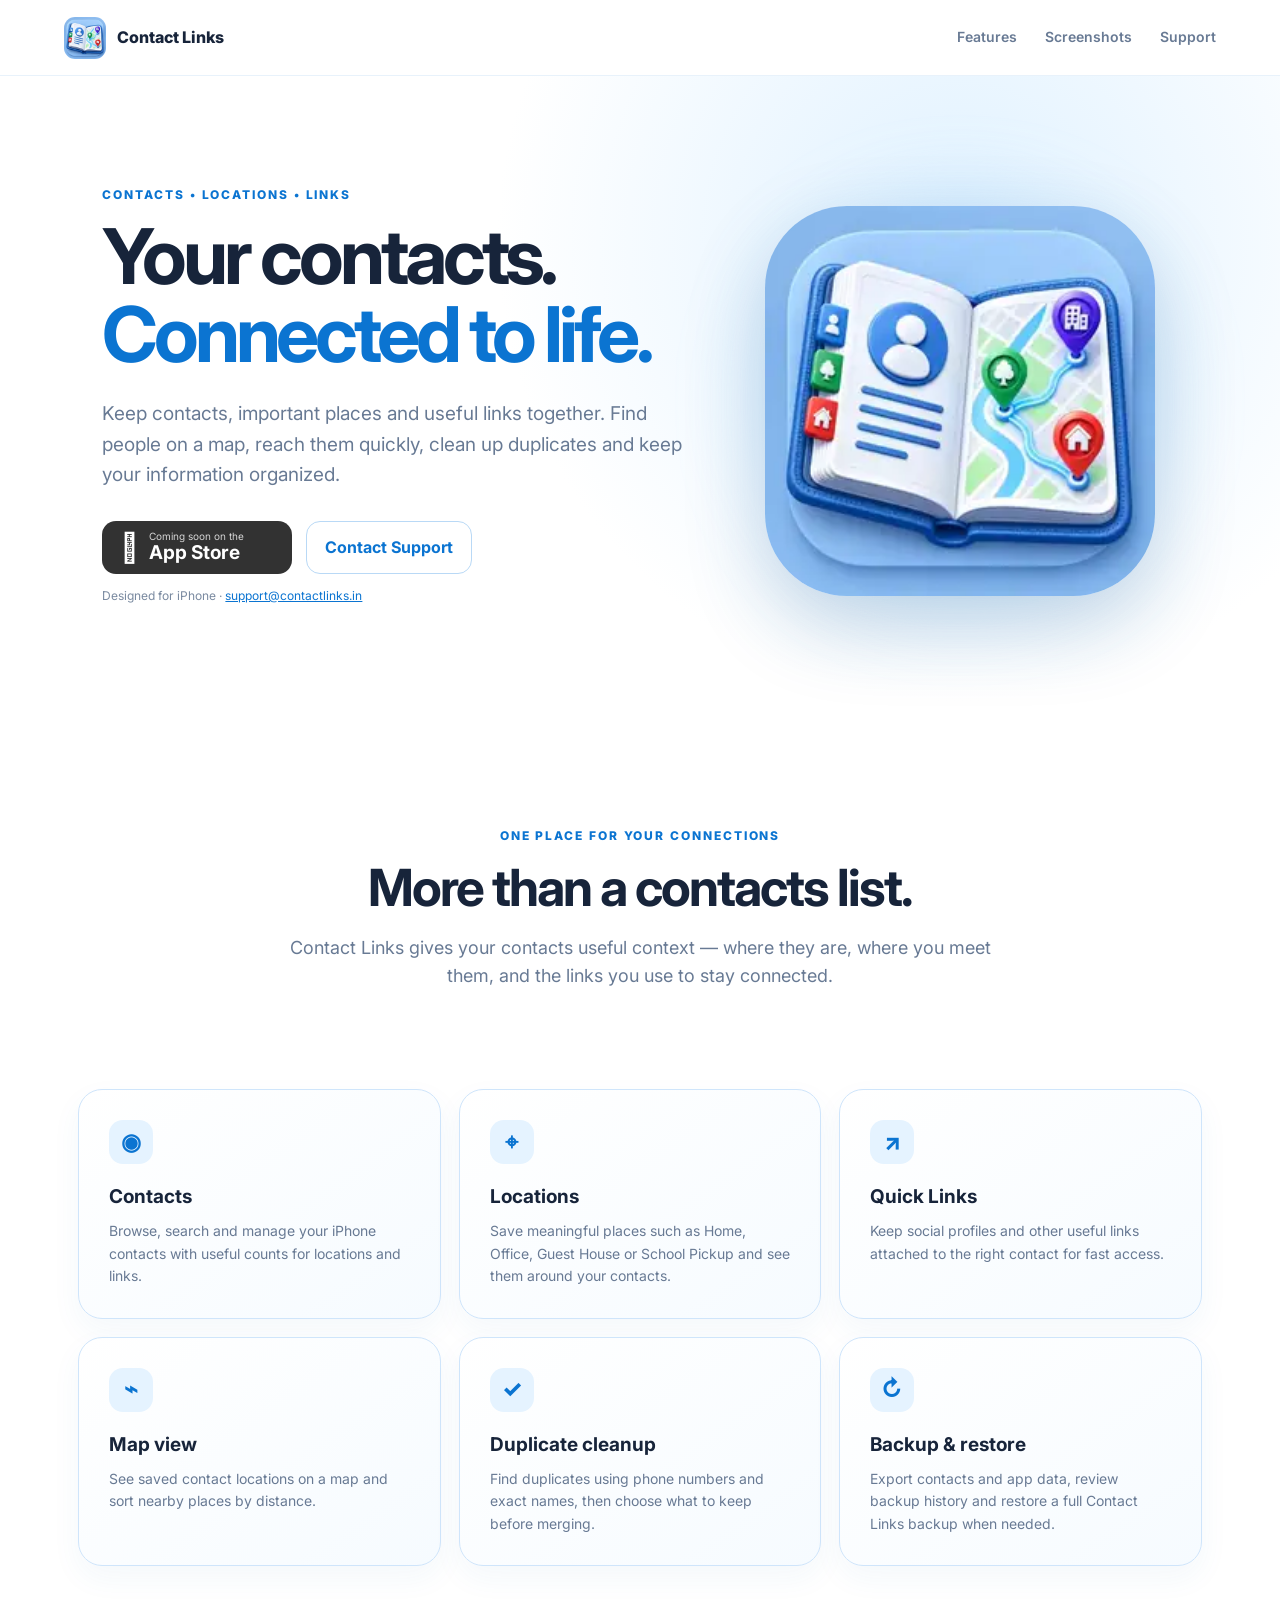
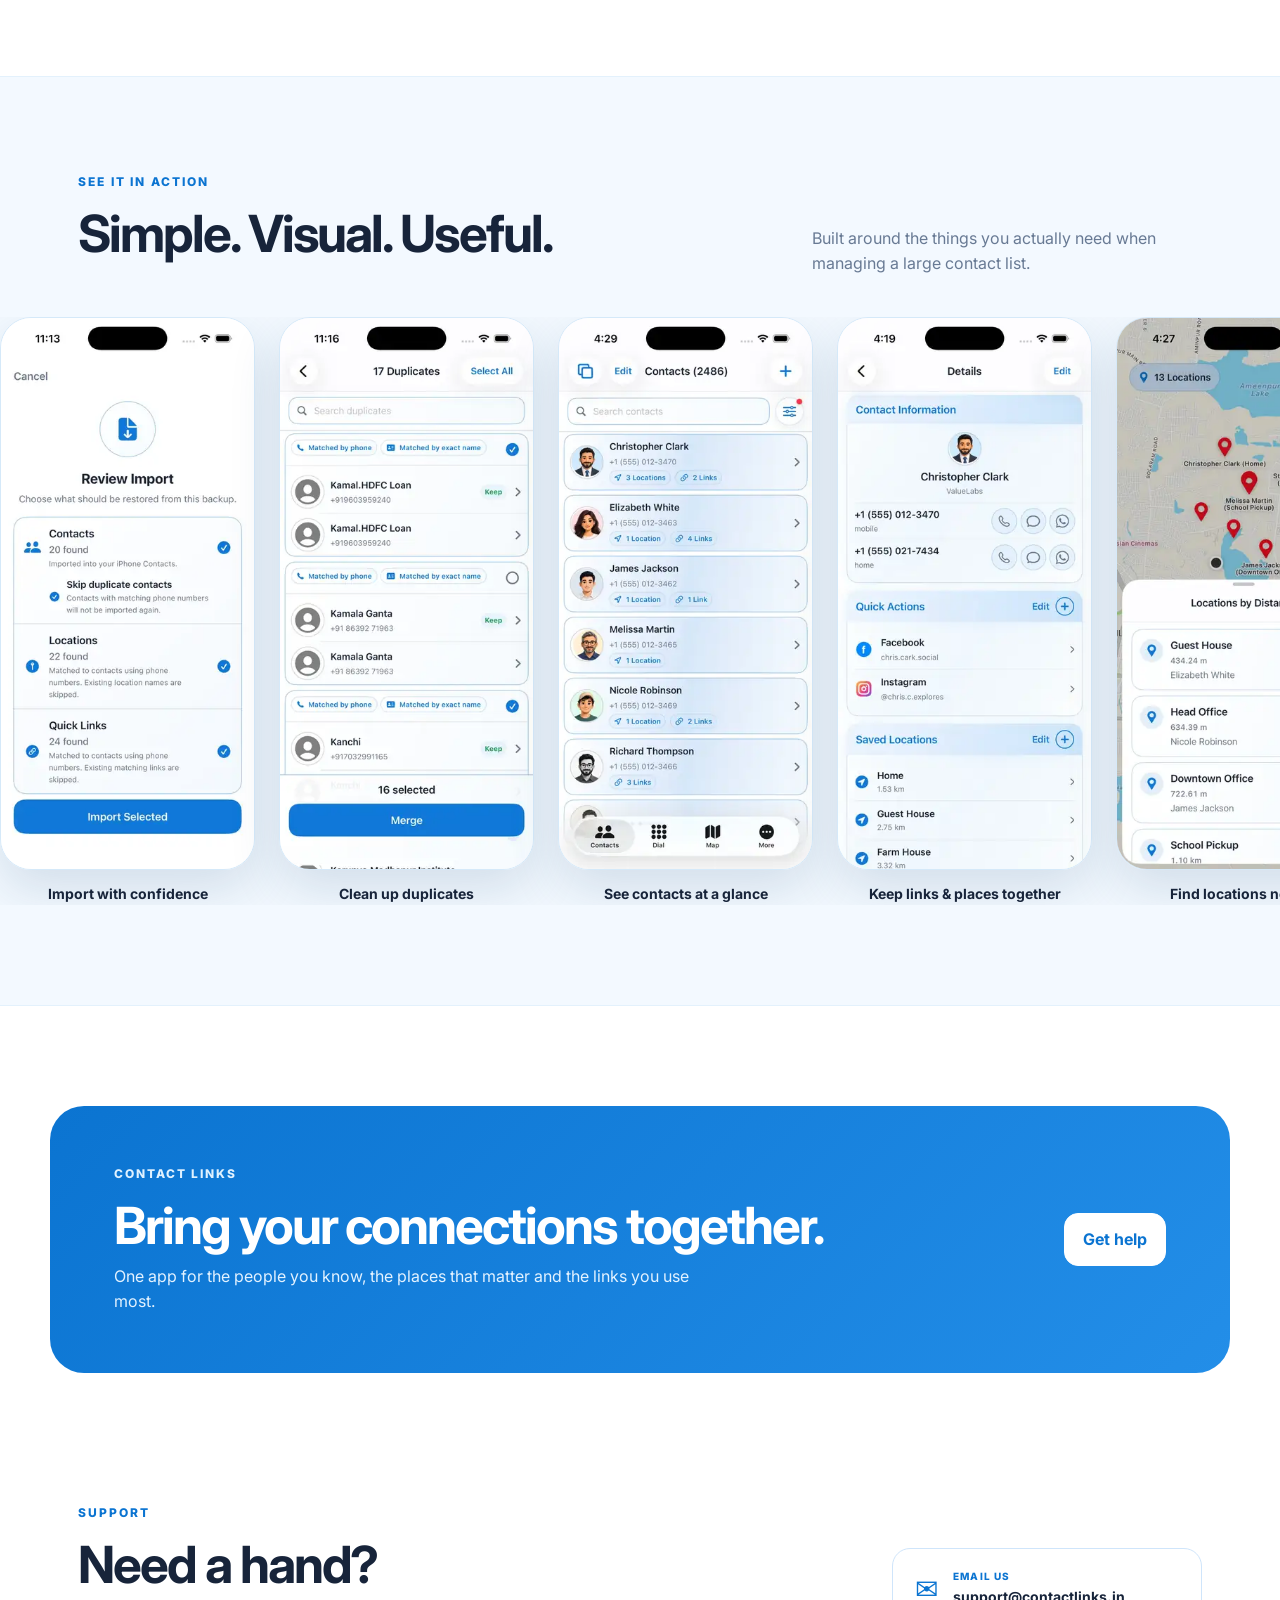
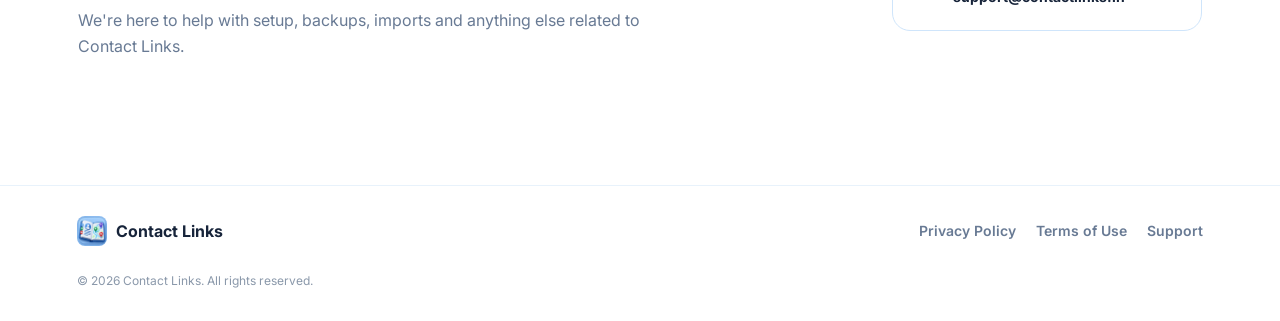
==== index.html @ 7d08d026 "Add files via upload" ====
<!doctype html>
<html lang="en">
<head>
  <meta charset="utf-8">
  <meta name="viewport" content="width=device-width, initial-scale=1">
  <title>Contact Links — Your contacts, locations & links in one place</title>
  <meta name="description" content="Contact Links brings your contacts, saved locations and quick links together in one beautiful iPhone app.">
  <meta name="theme-color" content="#0b74d1">
  <link rel="icon" href="assets/icon.webp">
  <link rel="stylesheet" href="styles.css">
</head>
<body>
  <header class="nav">
    <a class="brand" href="#top">
      <img src="assets/icon.webp" alt="Contact Links app icon">
      <span>Contact Links</span>
    </a>
    <nav>
      <a href="#features">Features</a>
      <a href="#screenshots">Screenshots</a>
      <a href="#support">Support</a>
    </nav>
  </header>

  <main id="top">
    <section class="hero">
      <div class="hero-copy">
        <div class="eyebrow">CONTACTS • LOCATIONS • LINKS</div>
        <h1>Your contacts.<br><span>Connected to life.</span></h1>
        <p class="lead">Keep contacts, important places and useful links together. Find people on a map, reach them quickly, clean up duplicates and keep your information organized.</p>
        <div class="actions">
          <!-- Replace the href below with your live App Store URL when the app is available. -->
          <a class="appstore disabled" href="#app-store" aria-label="App Store link coming soon">
            <span class="apple"></span>
            <span><small>Coming soon on the</small><strong>App Store</strong></span>
          </a>
          <a class="secondary" href="mailto:support@contactlinks.in">Contact Support</a>
        </div>
        <p class="micro">Designed for iPhone · <a href="mailto:support@contactlinks.in">support@contactlinks.in</a></p>
      </div>
      <div class="hero-art">
        <div class="glow"></div>
        <img src="assets/icon.webp" alt="Contact Links icon">
      </div>
    </section>

    <section class="intro">
      <p class="eyebrow">ONE PLACE FOR YOUR CONNECTIONS</p>
      <h2>More than a contacts list.</h2>
      <p>Contact Links gives your contacts useful context — where they are, where you meet them, and the links you use to stay connected.</p>
    </section>

    <section id="features" class="features">
      <article><div class="feature-icon">◉</div><h3>Contacts</h3><p>Browse, search and manage your iPhone contacts with useful counts for locations and links.</p></article>
      <article><div class="feature-icon">⌖</div><h3>Locations</h3><p>Save meaningful places such as Home, Office, Guest House or School Pickup and see them around your contacts.</p></article>
      <article><div class="feature-icon">↗</div><h3>Quick Links</h3><p>Keep social profiles and other useful links attached to the right contact for fast access.</p></article>
      <article><div class="feature-icon">⌁</div><h3>Map view</h3><p>See saved contact locations on a map and sort nearby places by distance.</p></article>
      <article><div class="feature-icon">✓</div><h3>Duplicate cleanup</h3><p>Find duplicates using phone numbers and exact names, then choose what to keep before merging.</p></article>
      <article><div class="feature-icon">↻</div><h3>Backup & restore</h3><p>Export contacts and app data, review backup history and restore a full Contact Links backup when needed.</p></article>
    </section>

    <section id="screenshots" class="screens-section">
      <div class="section-head">
        <div><p class="eyebrow">SEE IT IN ACTION</p><h2>Simple. Visual. Useful.</h2></div>
        <p>Built around the things you actually need when managing a large contact list.</p>
      </div>
      <div class="screens">
        <figure><img src="assets/s1.webp" alt="Contact Links import screen"><figcaption>Import with confidence</figcaption></figure>
        <figure><img src="assets/s2.webp" alt="Contact Links duplicate management screen"><figcaption>Clean up duplicates</figcaption></figure>
        <figure><img src="assets/s3.webp" alt="Contact Links contacts list"><figcaption>See contacts at a glance</figcaption></figure>
        <figure><img src="assets/s4.webp" alt="Contact Links contact details"><figcaption>Keep links & places together</figcaption></figure>
        <figure><img src="assets/s5.webp" alt="Contact Links map view"><figcaption>Find locations nearby</figcaption></figure>
        <figure><img src="assets/s6.webp" alt="Contact Links settings and backup"><figcaption>Backup, restore & personalize</figcaption></figure>
      </div>
    </section>

    <section class="cta">
      <div>
        <p class="eyebrow">CONTACT LINKS</p>
        <h2>Bring your connections together.</h2>
        <p>One app for the people you know, the places that matter and the links you use most.</p>
      </div>
      <a class="secondary light" href="mailto:support@contactlinks.in">Get help</a>
    </section>

    <section id="support" class="support">
      <div><p class="eyebrow">SUPPORT</p><h2>Need a hand?</h2><p>We're here to help with setup, backups, imports and anything else related to Contact Links.</p></div>
      <a class="email-card" href="mailto:support@contactlinks.in"><span>✉</span><div><small>EMAIL US</small><strong>support@contactlinks.in</strong></div></a>
    </section>
  </main>

  <footer>
    <div class="footer-brand"><img src="assets/icon.webp" alt=""><strong>Contact Links</strong></div>
    <div class="footer-links"><a href="privacy.html">Privacy Policy</a><a href="terms.html">Terms of Use</a><a href="mailto:support@contactlinks.in">Support</a></div>
    <p>© 2026 Contact Links. All rights reserved.</p>
  </footer>
</body>
</html>
---- styles.css ----
@import url('https://fonts.googleapis.com/css2?family=Inter:wght@400;500;600;700;800&display=swap');
:root{--blue:#0b74d1;--blue2:#42a5ff;--ink:#17243a;--muted:#687a94;--line:#cfe5fb;--soft:#f3f9ff;--white:#fff}
*{box-sizing:border-box}html{scroll-behavior:smooth}body{margin:0;font-family:Inter,-apple-system,BlinkMacSystemFont,"Segoe UI",sans-serif;color:var(--ink);background:#fff;line-height:1.6}.nav{height:76px;display:flex;align-items:center;justify-content:space-between;padding:0 max(28px,5vw);position:sticky;top:0;background:rgba(255,255,255,.88);backdrop-filter:blur(16px);border-bottom:1px solid #e8f2fb;z-index:10}.brand{display:flex;align-items:center;gap:11px;text-decoration:none;color:var(--ink);font-weight:800}.brand img{width:42px;height:42px;border-radius:11px}.nav nav{display:flex;gap:28px}.nav nav a,.footer-links a{color:var(--muted);text-decoration:none;font-size:14px;font-weight:600}.nav nav a:hover,.footer-links a:hover{color:var(--blue)}
.hero{min-height:650px;padding:90px max(28px,8vw);display:grid;grid-template-columns:1.15fr .85fr;gap:50px;align-items:center;background:radial-gradient(circle at 75% 25%,#dff1ff 0,#fff 43%),linear-gradient(#fff,#f5fbff)}.eyebrow{font-size:12px;letter-spacing:.16em;font-weight:800;color:var(--blue);margin:0 0 14px}.hero h1{font-size:clamp(46px,6vw,82px);line-height:1.02;letter-spacing:-.055em;margin:0 0 25px}.hero h1 span{color:var(--blue)}.lead{font-size:19px;color:var(--muted);max-width:650px}.actions{display:flex;gap:14px;align-items:center;margin-top:30px;flex-wrap:wrap}.appstore{display:flex;align-items:center;gap:10px;background:#111;color:#fff;border-radius:14px;padding:10px 18px;text-decoration:none;min-width:190px}.appstore.disabled{opacity:.86}.appstore .apple{font-size:29px;line-height:1}.appstore small{display:block;font-size:10px;line-height:1.1;opacity:.8}.appstore strong{display:block;font-size:19px;line-height:1.15}.secondary{display:inline-block;border:1px solid #b9d9f6;color:var(--blue);background:#fff;border-radius:14px;padding:13px 18px;text-decoration:none;font-weight:700}.micro{font-size:12px;color:#7a8aa0}.micro a{color:var(--blue)}.hero-art{position:relative;display:grid;place-items:center}.hero-art .glow{position:absolute;width:360px;height:360px;border-radius:50%;background:#bfe3ff;filter:blur(50px);opacity:.65}.hero-art img{width:min(390px,75vw);border-radius:82px;box-shadow:0 30px 80px rgba(21,91,150,.24);position:relative}
.intro{padding:100px 28px 50px;text-align:center;max-width:780px;margin:auto}.intro h2,.section-head h2,.cta h2,.support h2{font-size:clamp(34px,4vw,54px);line-height:1.1;letter-spacing:-.04em;margin:0 0 15px}.intro p:last-child{color:var(--muted);font-size:18px}.features{max-width:1180px;margin:0 auto;padding:30px 28px 110px;display:grid;grid-template-columns:repeat(3,1fr);gap:18px}.features article{padding:30px;border:1px solid var(--line);border-radius:24px;background:linear-gradient(145deg,#fff,#f6fbff);box-shadow:0 12px 30px rgba(35,111,174,.05)}.feature-icon{width:44px;height:44px;border-radius:14px;background:#e5f3ff;color:var(--blue);display:grid;place-items:center;font-weight:800;font-size:23px;margin-bottom:18px}.features h3{margin:0 0 8px;font-size:19px}.features p{margin:0;color:var(--muted);font-size:14px}
.screens-section{padding:95px 0 100px;background:var(--soft);border-top:1px solid #e3f1fc;border-bottom:1px solid #e3f1fc}.section-head{max-width:1180px;margin:0 auto 40px;padding:0 28px;display:flex;justify-content:space-between;gap:30px;align-items:end}.section-head>p{max-width:390px;color:var(--muted);margin:0}.screens{display:flex;gap:24px;overflow-x:auto;padding:0 max(28px,calc((100vw - 1180px)/2));scroll-snap-type:x mandatory;scrollbar-width:none}.screens::-webkit-scrollbar{display:none}.screens figure{margin:0;min-width:255px;width:255px;scroll-snap-align:start}.screens img{width:100%;display:block;border-radius:31px;box-shadow:0 20px 50px rgba(27,75,117,.15);border:1px solid #d5e9f9}.screens figcaption{font-weight:700;text-align:center;margin-top:13px;font-size:14px}
.cta{max-width:1180px;margin:100px auto;padding:58px 64px;border-radius:34px;background:linear-gradient(135deg,#0b74d1,#238ee8);color:#fff;display:flex;align-items:center;justify-content:space-between;gap:30px}.cta .eyebrow{color:#dff1ff}.cta h2{margin-bottom:10px}.cta p:last-child{margin:0;color:#e3f2ff;max-width:600px}.secondary.light{background:#fff;border-color:#fff;color:var(--blue)}
.support{max-width:1180px;margin:0 auto;padding:30px 28px 110px;display:flex;align-items:center;justify-content:space-between;gap:40px}.support p:not(.eyebrow){color:var(--muted);max-width:600px}.email-card{display:flex;align-items:center;gap:15px;border:1px solid var(--line);padding:18px 22px;border-radius:18px;text-decoration:none;color:var(--ink);min-width:310px}.email-card span{font-size:28px;color:var(--blue)}.email-card small{display:block;color:var(--blue);font-size:10px;font-weight:800;letter-spacing:.12em}.email-card strong{font-size:14px}
footer{padding:30px max(28px,6vw);border-top:1px solid #e8f2fb;display:flex;align-items:center;gap:25px;flex-wrap:wrap}.footer-brand{display:flex;align-items:center;gap:9px}.footer-brand img{width:30px;height:30px;border-radius:8px}.footer-links{display:flex;gap:20px;margin-left:auto}footer>p{width:100%;margin:0;color:#8a98aa;font-size:12px}
.legal{max-width:850px;margin:0 auto;padding:80px 28px 120px}.legal h1{font-size:52px;line-height:1.05;letter-spacing:-.04em}.legal h2{margin-top:38px}.legal p,.legal li{color:var(--muted)}.notice{background:#fff8e8;border:1px solid #f2d59b;padding:18px;border-radius:14px;color:#745a22}
@media(max-width:850px){.nav nav{display:none}.hero{grid-template-columns:1fr;padding-top:65px}.hero-art{order:-1}.hero-art img{width:230px;border-radius:48px}.features{grid-template-columns:1fr}.section-head,.support,.cta{display:block}.section-head>p{margin-top:18px}.cta{margin:70px 20px;padding:38px 30px}.cta .secondary{margin-top:24px}.support .email-card{margin-top:28px;min-width:0}.footer-links{margin-left:0}}
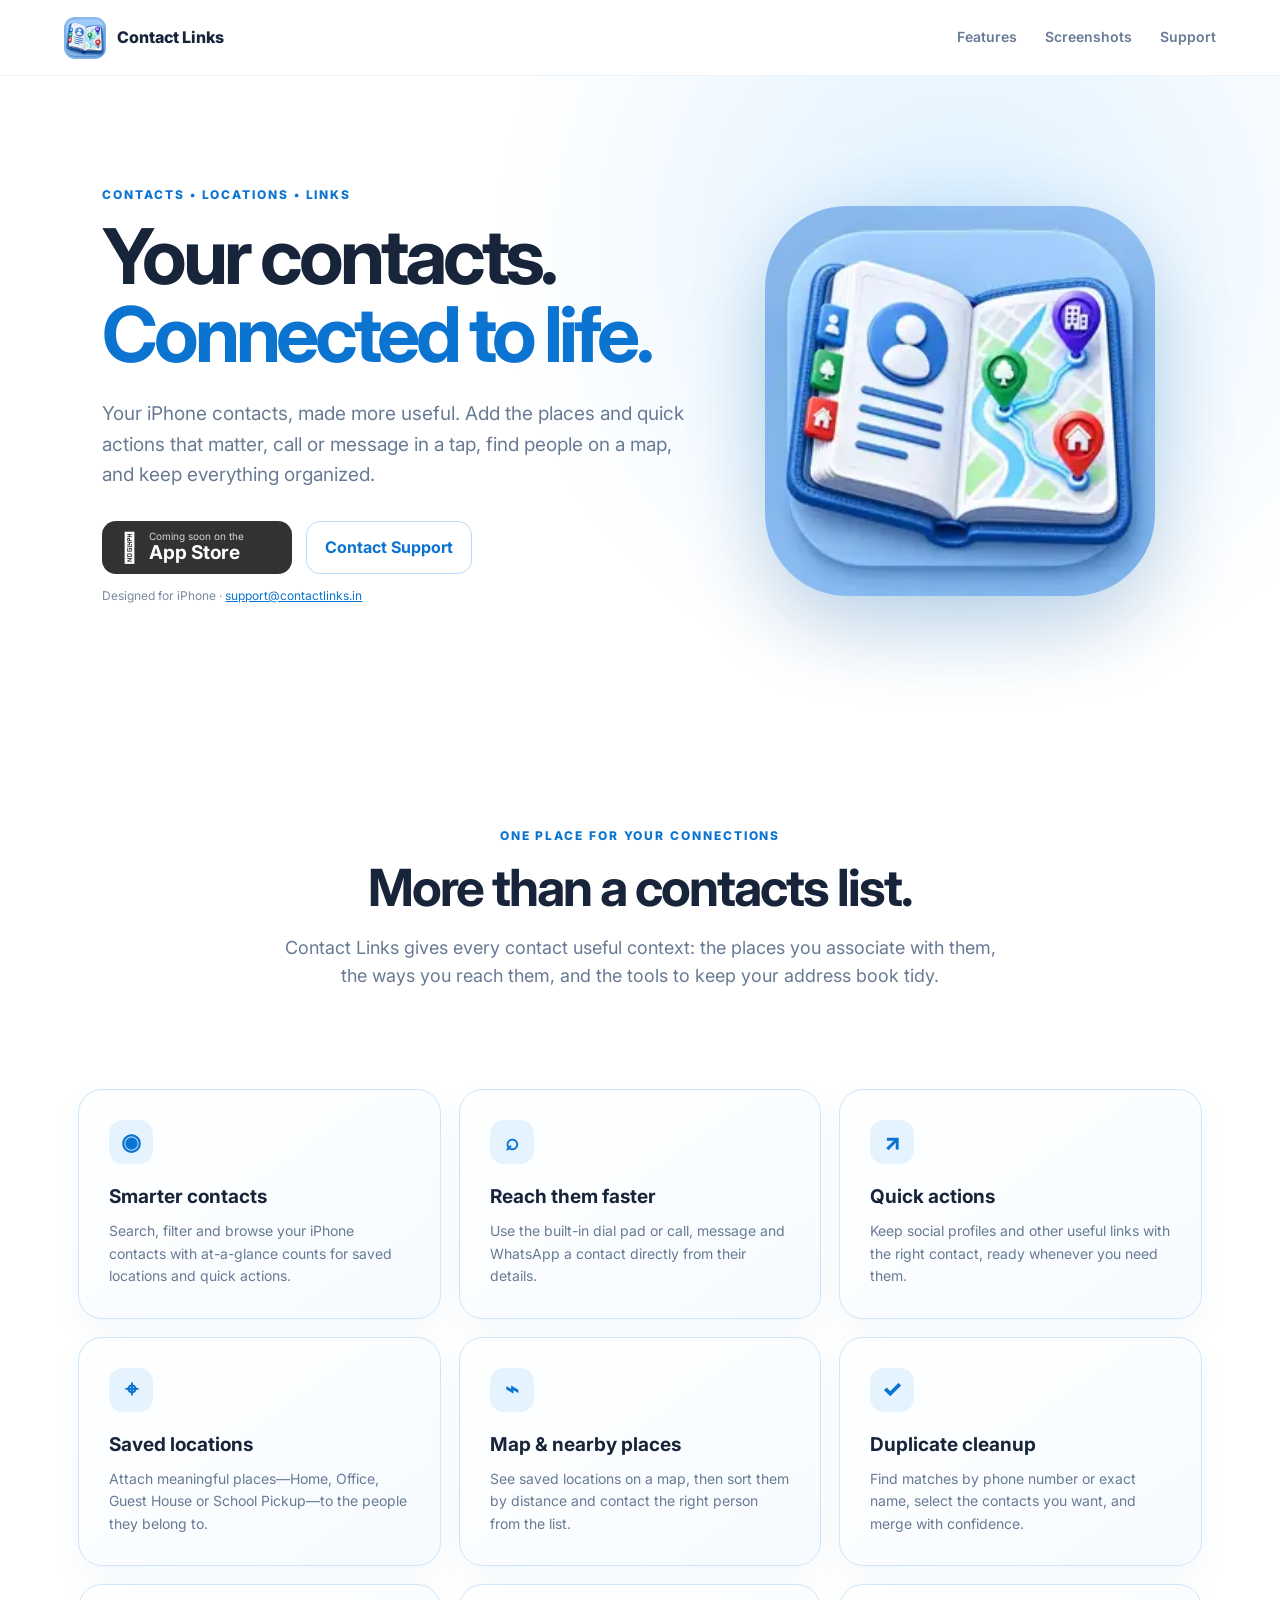
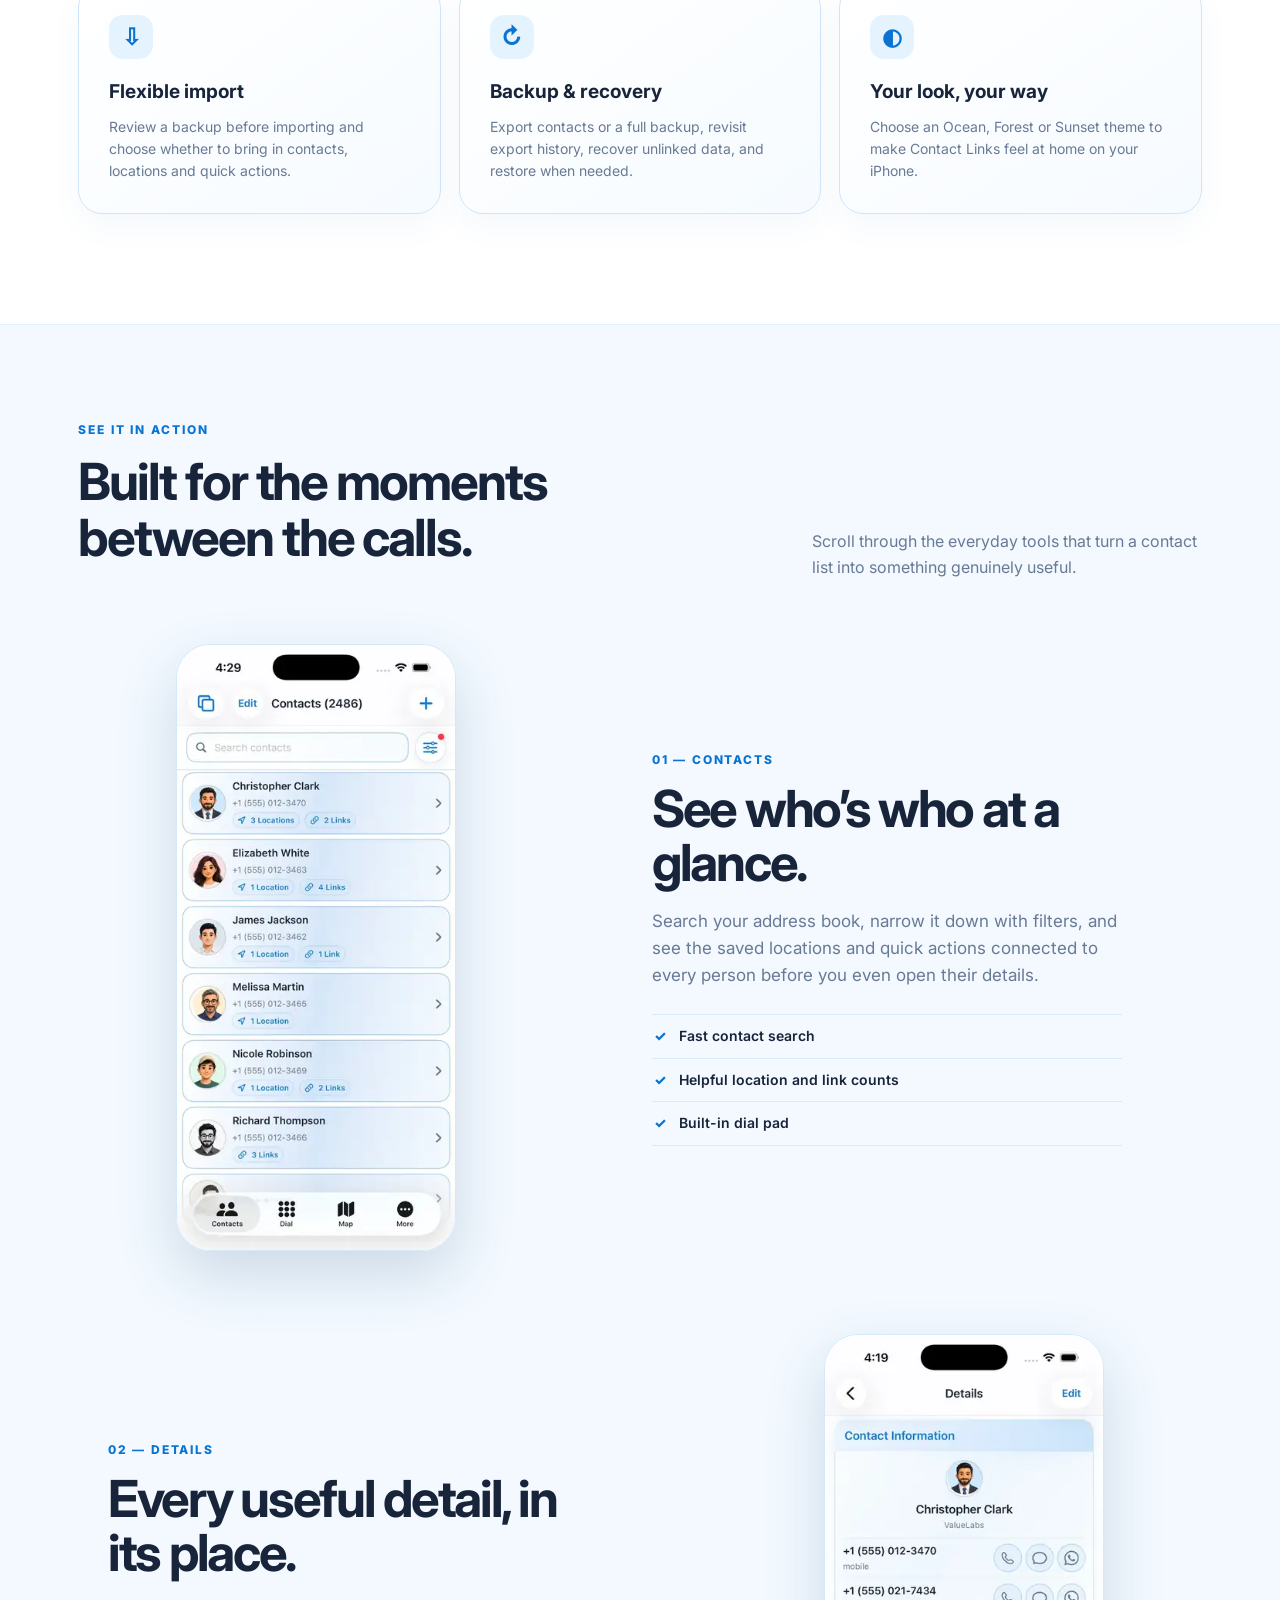
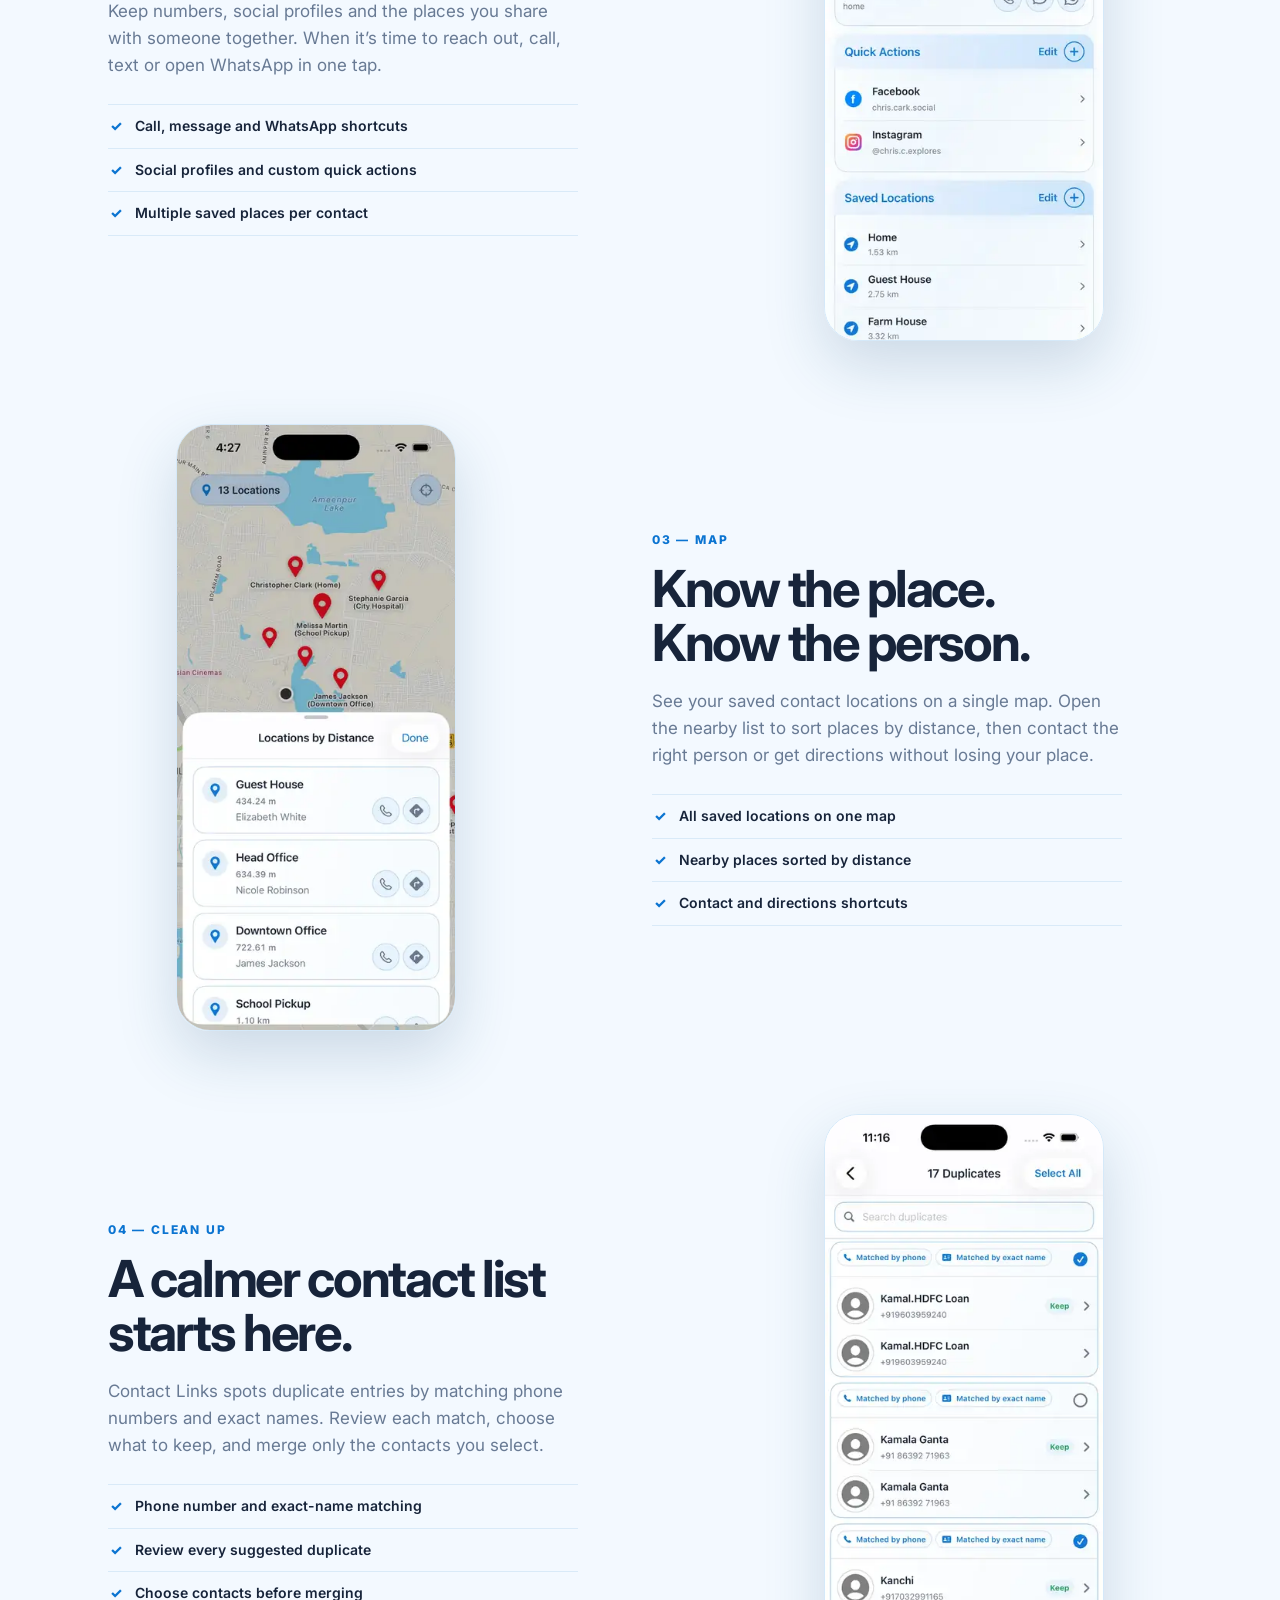
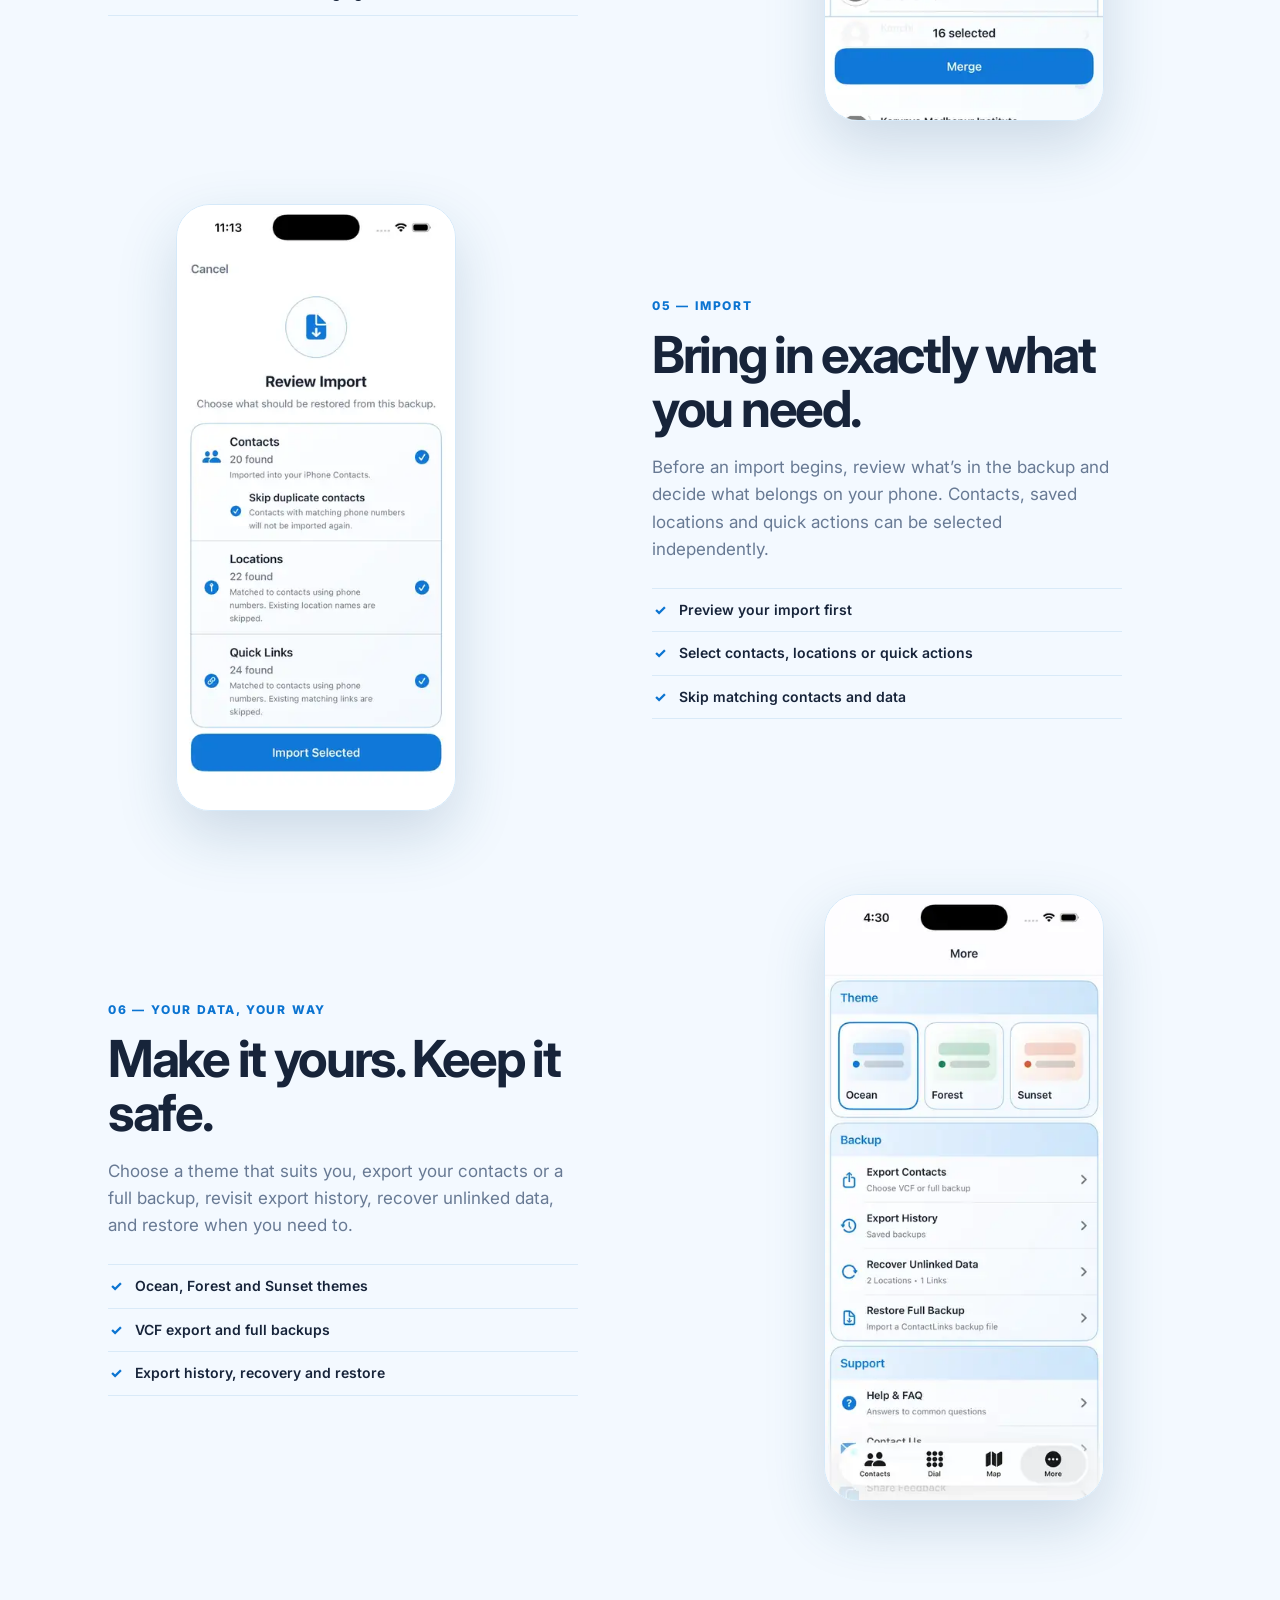
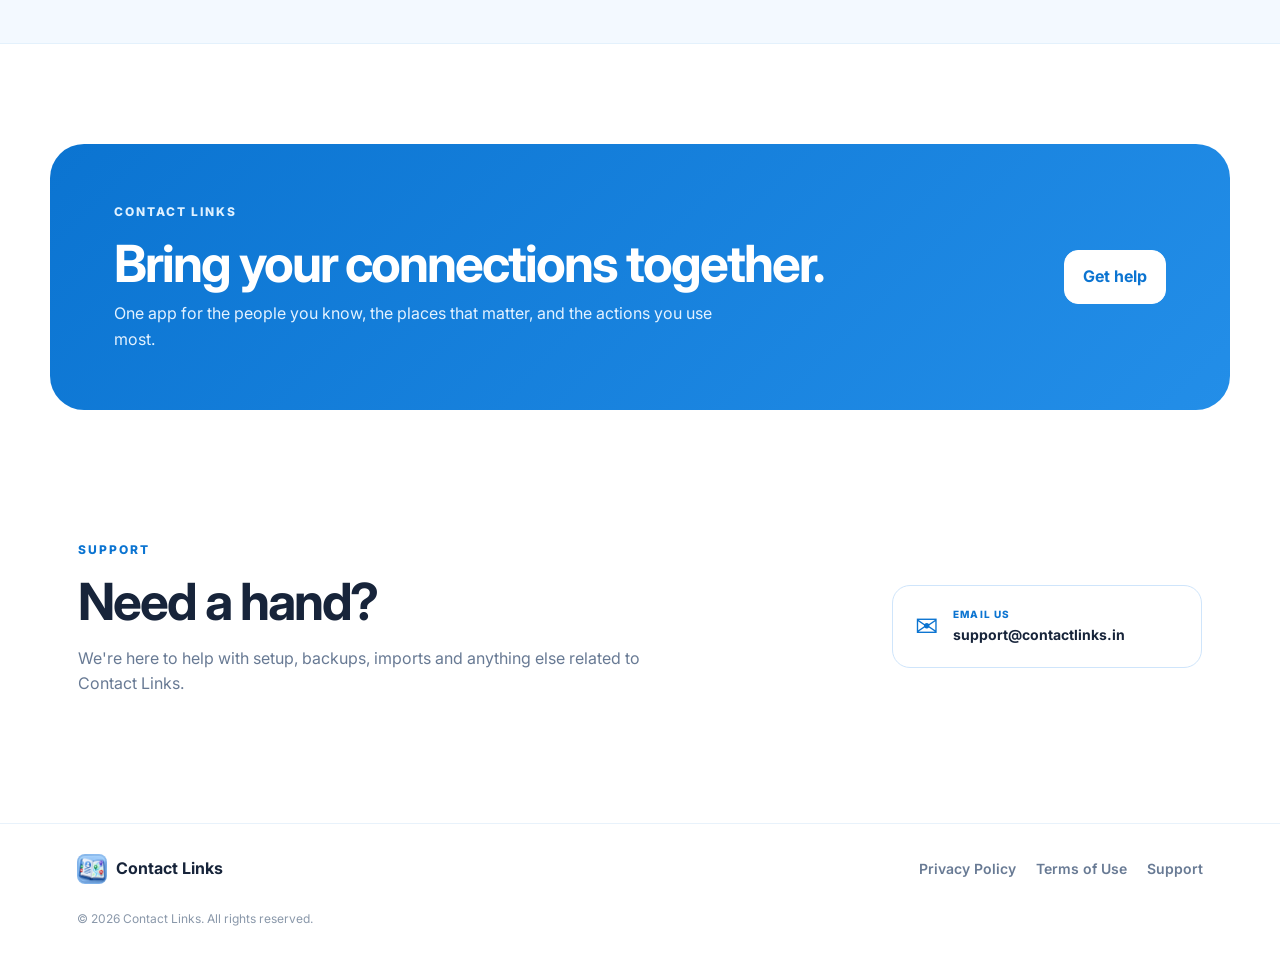
==== commit 3956e537: "- Updated website content" ====
--- a/index.html
+++ b/index.html
@@ -3,8 +3,8 @@
 <head>
   <meta charset="utf-8">
   <meta name="viewport" content="width=device-width, initial-scale=1">
-  <title>Contact Links — Your contacts, locations & links in one place</title>
-  <meta name="description" content="Contact Links brings your contacts, saved locations and quick links together in one beautiful iPhone app.">
+  <title>Contact Links — Contacts with context</title>
+  <meta name="description" content="Contact Links for iPhone brings contacts, quick actions, saved locations, maps, cleanup and backup tools into one organized place.">
   <meta name="theme-color" content="#0b74d1">
   <link rel="icon" href="assets/icon.webp">
   <link rel="stylesheet" href="styles.css">
@@ -27,7 +27,7 @@
       <div class="hero-copy">
         <div class="eyebrow">CONTACTS • LOCATIONS • LINKS</div>
         <h1>Your contacts.<br><span>Connected to life.</span></h1>
-        <p class="lead">Keep contacts, important places and useful links together. Find people on a map, reach them quickly, clean up duplicates and keep your information organized.</p>
+        <p class="lead">Your iPhone contacts, made more useful. Add the places and quick actions that matter, call or message in a tap, find people on a map, and keep everything organized.</p>
         <div class="actions">
           <!-- Replace the href below with your live App Store URL when the app is available. -->
           <a class="appstore disabled" href="#app-store" aria-label="App Store link coming soon">
@@ -47,30 +47,51 @@
     <section class="intro">
       <p class="eyebrow">ONE PLACE FOR YOUR CONNECTIONS</p>
       <h2>More than a contacts list.</h2>
-      <p>Contact Links gives your contacts useful context — where they are, where you meet them, and the links you use to stay connected.</p>
+      <p>Contact Links gives every contact useful context: the places you associate with them, the ways you reach them, and the tools to keep your address book tidy.</p>
     </section>
 
     <section id="features" class="features">
-      <article><div class="feature-icon">◉</div><h3>Contacts</h3><p>Browse, search and manage your iPhone contacts with useful counts for locations and links.</p></article>
-      <article><div class="feature-icon">⌖</div><h3>Locations</h3><p>Save meaningful places such as Home, Office, Guest House or School Pickup and see them around your contacts.</p></article>
-      <article><div class="feature-icon">↗</div><h3>Quick Links</h3><p>Keep social profiles and other useful links attached to the right contact for fast access.</p></article>
-      <article><div class="feature-icon">⌁</div><h3>Map view</h3><p>See saved contact locations on a map and sort nearby places by distance.</p></article>
-      <article><div class="feature-icon">✓</div><h3>Duplicate cleanup</h3><p>Find duplicates using phone numbers and exact names, then choose what to keep before merging.</p></article>
-      <article><div class="feature-icon">↻</div><h3>Backup & restore</h3><p>Export contacts and app data, review backup history and restore a full Contact Links backup when needed.</p></article>
+      <article><div class="feature-icon">◉</div><h3>Smarter contacts</h3><p>Search, filter and browse your iPhone contacts with at-a-glance counts for saved locations and quick actions.</p></article>
+      <article><div class="feature-icon">⌕</div><h3>Reach them faster</h3><p>Use the built-in dial pad or call, message and WhatsApp a contact directly from their details.</p></article>
+      <article><div class="feature-icon">↗</div><h3>Quick actions</h3><p>Keep social profiles and other useful links with the right contact, ready whenever you need them.</p></article>
+      <article><div class="feature-icon">⌖</div><h3>Saved locations</h3><p>Attach meaningful places—Home, Office, Guest House or School Pickup—to the people they belong to.</p></article>
+      <article><div class="feature-icon">⌁</div><h3>Map & nearby places</h3><p>See saved locations on a map, then sort them by distance and contact the right person from the list.</p></article>
+      <article><div class="feature-icon">✓</div><h3>Duplicate cleanup</h3><p>Find matches by phone number or exact name, select the contacts you want, and merge with confidence.</p></article>
+      <article><div class="feature-icon">⇩</div><h3>Flexible import</h3><p>Review a backup before importing and choose whether to bring in contacts, locations and quick actions.</p></article>
+      <article><div class="feature-icon">↻</div><h3>Backup & recovery</h3><p>Export contacts or a full backup, revisit export history, recover unlinked data, and restore when needed.</p></article>
+      <article><div class="feature-icon">◐</div><h3>Your look, your way</h3><p>Choose an Ocean, Forest or Sunset theme to make Contact Links feel at home on your iPhone.</p></article>
     </section>
 
     <section id="screenshots" class="screens-section">
       <div class="section-head">
-        <div><p class="eyebrow">SEE IT IN ACTION</p><h2>Simple. Visual. Useful.</h2></div>
-        <p>Built around the things you actually need when managing a large contact list.</p>
+        <div><p class="eyebrow">SEE IT IN ACTION</p><h2>Built for the moments<br>between the calls.</h2></div>
+        <p>Scroll through the everyday tools that turn a contact list into something genuinely useful.</p>
       </div>
-      <div class="screens">
-        <figure><img src="assets/s1.webp" alt="Contact Links import screen"><figcaption>Import with confidence</figcaption></figure>
-        <figure><img src="assets/s2.webp" alt="Contact Links duplicate management screen"><figcaption>Clean up duplicates</figcaption></figure>
-        <figure><img src="assets/s3.webp" alt="Contact Links contacts list"><figcaption>See contacts at a glance</figcaption></figure>
-        <figure><img src="assets/s4.webp" alt="Contact Links contact details"><figcaption>Keep links & places together</figcaption></figure>
-        <figure><img src="assets/s5.webp" alt="Contact Links map view"><figcaption>Find locations nearby</figcaption></figure>
-        <figure><img src="assets/s6.webp" alt="Contact Links settings and backup"><figcaption>Backup, restore & personalize</figcaption></figure>
+      <div class="showcase">
+        <article class="showcase-item">
+          <figure class="phone-shot"><img src="assets/s3.webp" alt="Contact Links searchable contacts list"></figure>
+          <div class="showcase-copy"><p class="step">01 — CONTACTS</p><h3>See who’s who at a glance.</h3><p>Search your address book, narrow it down with filters, and see the saved locations and quick actions connected to every person before you even open their details.</p><ul><li>Fast contact search</li><li>Helpful location and link counts</li><li>Built-in dial pad</li></ul></div>
+        </article>
+        <article class="showcase-item reverse">
+          <figure class="phone-shot"><img src="assets/s4.webp" alt="Contact Links contact details and quick actions"></figure>
+          <div class="showcase-copy"><p class="step">02 — DETAILS</p><h3>Every useful detail, in its place.</h3><p>Keep numbers, social profiles and the places you share with someone together. When it’s time to reach out, call, text or open WhatsApp in one tap.</p><ul><li>Call, message and WhatsApp shortcuts</li><li>Social profiles and custom quick actions</li><li>Multiple saved places per contact</li></ul></div>
+        </article>
+        <article class="showcase-item">
+          <figure class="phone-shot"><img src="assets/s5.webp" alt="Contact Links map and nearby locations"></figure>
+          <div class="showcase-copy"><p class="step">03 — MAP</p><h3>Know the place. Know the person.</h3><p>See your saved contact locations on a single map. Open the nearby list to sort places by distance, then contact the right person or get directions without losing your place.</p><ul><li>All saved locations on one map</li><li>Nearby places sorted by distance</li><li>Contact and directions shortcuts</li></ul></div>
+        </article>
+        <article class="showcase-item reverse">
+          <figure class="phone-shot"><img src="assets/s2.webp" alt="Contact Links duplicate management screen"></figure>
+          <div class="showcase-copy"><p class="step">04 — CLEAN UP</p><h3>A calmer contact list starts here.</h3><p>Contact Links spots duplicate entries by matching phone numbers and exact names. Review each match, choose what to keep, and merge only the contacts you select.</p><ul><li>Phone number and exact-name matching</li><li>Review every suggested duplicate</li><li>Choose contacts before merging</li></ul></div>
+        </article>
+        <article class="showcase-item">
+          <figure class="phone-shot"><img src="assets/s1.webp" alt="Contact Links selectable import screen"></figure>
+          <div class="showcase-copy"><p class="step">05 — IMPORT</p><h3>Bring in exactly what you need.</h3><p>Before an import begins, review what’s in the backup and decide what belongs on your phone. Contacts, saved locations and quick actions can be selected independently.</p><ul><li>Preview your import first</li><li>Select contacts, locations or quick actions</li><li>Skip matching contacts and data</li></ul></div>
+        </article>
+        <article class="showcase-item reverse">
+          <figure class="phone-shot"><img src="assets/s6.webp" alt="Contact Links themes and backup tools"></figure>
+          <div class="showcase-copy"><p class="step">06 — YOUR DATA, YOUR WAY</p><h3>Make it yours. Keep it safe.</h3><p>Choose a theme that suits you, export your contacts or a full backup, revisit export history, recover unlinked data, and restore when you need to.</p><ul><li>Ocean, Forest and Sunset themes</li><li>VCF export and full backups</li><li>Export history, recovery and restore</li></ul></div>
+        </article>
       </div>
     </section>
 
@@ -78,7 +99,7 @@
       <div>
         <p class="eyebrow">CONTACT LINKS</p>
         <h2>Bring your connections together.</h2>
-        <p>One app for the people you know, the places that matter and the links you use most.</p>
+        <p>One app for the people you know, the places that matter, and the actions you use most.</p>
       </div>
       <a class="secondary light" href="mailto:support@contactlinks.in">Get help</a>
     </section>
--- a/styles.css
+++ b/styles.css
@@ -3,9 +3,9 @@
 *{box-sizing:border-box}html{scroll-behavior:smooth}body{margin:0;font-family:Inter,-apple-system,BlinkMacSystemFont,"Segoe UI",sans-serif;color:var(--ink);background:#fff;line-height:1.6}.nav{height:76px;display:flex;align-items:center;justify-content:space-between;padding:0 max(28px,5vw);position:sticky;top:0;background:rgba(255,255,255,.88);backdrop-filter:blur(16px);border-bottom:1px solid #e8f2fb;z-index:10}.brand{display:flex;align-items:center;gap:11px;text-decoration:none;color:var(--ink);font-weight:800}.brand img{width:42px;height:42px;border-radius:11px}.nav nav{display:flex;gap:28px}.nav nav a,.footer-links a{color:var(--muted);text-decoration:none;font-size:14px;font-weight:600}.nav nav a:hover,.footer-links a:hover{color:var(--blue)}
 .hero{min-height:650px;padding:90px max(28px,8vw);display:grid;grid-template-columns:1.15fr .85fr;gap:50px;align-items:center;background:radial-gradient(circle at 75% 25%,#dff1ff 0,#fff 43%),linear-gradient(#fff,#f5fbff)}.eyebrow{font-size:12px;letter-spacing:.16em;font-weight:800;color:var(--blue);margin:0 0 14px}.hero h1{font-size:clamp(46px,6vw,82px);line-height:1.02;letter-spacing:-.055em;margin:0 0 25px}.hero h1 span{color:var(--blue)}.lead{font-size:19px;color:var(--muted);max-width:650px}.actions{display:flex;gap:14px;align-items:center;margin-top:30px;flex-wrap:wrap}.appstore{display:flex;align-items:center;gap:10px;background:#111;color:#fff;border-radius:14px;padding:10px 18px;text-decoration:none;min-width:190px}.appstore.disabled{opacity:.86}.appstore .apple{font-size:29px;line-height:1}.appstore small{display:block;font-size:10px;line-height:1.1;opacity:.8}.appstore strong{display:block;font-size:19px;line-height:1.15}.secondary{display:inline-block;border:1px solid #b9d9f6;color:var(--blue);background:#fff;border-radius:14px;padding:13px 18px;text-decoration:none;font-weight:700}.micro{font-size:12px;color:#7a8aa0}.micro a{color:var(--blue)}.hero-art{position:relative;display:grid;place-items:center}.hero-art .glow{position:absolute;width:360px;height:360px;border-radius:50%;background:#bfe3ff;filter:blur(50px);opacity:.65}.hero-art img{width:min(390px,75vw);border-radius:82px;box-shadow:0 30px 80px rgba(21,91,150,.24);position:relative}
 .intro{padding:100px 28px 50px;text-align:center;max-width:780px;margin:auto}.intro h2,.section-head h2,.cta h2,.support h2{font-size:clamp(34px,4vw,54px);line-height:1.1;letter-spacing:-.04em;margin:0 0 15px}.intro p:last-child{color:var(--muted);font-size:18px}.features{max-width:1180px;margin:0 auto;padding:30px 28px 110px;display:grid;grid-template-columns:repeat(3,1fr);gap:18px}.features article{padding:30px;border:1px solid var(--line);border-radius:24px;background:linear-gradient(145deg,#fff,#f6fbff);box-shadow:0 12px 30px rgba(35,111,174,.05)}.feature-icon{width:44px;height:44px;border-radius:14px;background:#e5f3ff;color:var(--blue);display:grid;place-items:center;font-weight:800;font-size:23px;margin-bottom:18px}.features h3{margin:0 0 8px;font-size:19px}.features p{margin:0;color:var(--muted);font-size:14px}
-.screens-section{padding:95px 0 100px;background:var(--soft);border-top:1px solid #e3f1fc;border-bottom:1px solid #e3f1fc}.section-head{max-width:1180px;margin:0 auto 40px;padding:0 28px;display:flex;justify-content:space-between;gap:30px;align-items:end}.section-head>p{max-width:390px;color:var(--muted);margin:0}.screens{display:flex;gap:24px;overflow-x:auto;padding:0 max(28px,calc((100vw - 1180px)/2));scroll-snap-type:x mandatory;scrollbar-width:none}.screens::-webkit-scrollbar{display:none}.screens figure{margin:0;min-width:255px;width:255px;scroll-snap-align:start}.screens img{width:100%;display:block;border-radius:31px;box-shadow:0 20px 50px rgba(27,75,117,.15);border:1px solid #d5e9f9}.screens figcaption{font-weight:700;text-align:center;margin-top:13px;font-size:14px}
+.screens-section{padding:95px 0 100px;background:var(--soft);border-top:1px solid #e3f1fc;border-bottom:1px solid #e3f1fc}.section-head{max-width:1180px;margin:0 auto 22px;padding:0 28px;display:flex;justify-content:space-between;gap:30px;align-items:end}.section-head>p{max-width:390px;color:var(--muted);margin:0}.showcase{max-width:1120px;margin:0 auto;padding:0 28px}.showcase-item{display:grid;grid-template-columns:minmax(260px,.8fr) minmax(340px,1fr);gap:clamp(56px,10vw,150px);align-items:center;min-height:690px}.showcase-item.reverse{grid-template-columns:minmax(340px,1fr) minmax(260px,.8fr)}.showcase-item.reverse .phone-shot{order:2}.showcase-item.reverse .showcase-copy{order:1}.phone-shot{margin:0;display:flex;justify-content:center;position:sticky;top:110px}.phone-shot img{width:min(280px,75vw);display:block;border-radius:34px;box-shadow:0 24px 60px rgba(27,75,117,.18);border:1px solid #d5e9f9}.showcase-copy{max-width:470px}.step{font-size:12px;letter-spacing:.15em;font-weight:800;color:var(--blue);margin:0 0 13px}.showcase-copy h3{font-size:clamp(34px,4vw,51px);letter-spacing:-.045em;line-height:1.06;margin:0 0 18px}.showcase-copy>p:not(.step){font-size:17px;color:var(--muted);margin:0}.showcase-copy ul{list-style:none;margin:25px 0 0;padding:0}.showcase-copy li{color:var(--ink);font-size:14px;font-weight:600;padding:10px 0 10px 27px;border-top:1px solid #d9eaf8;position:relative}.showcase-copy li::before{content:"✓";position:absolute;left:2px;color:var(--blue);font-weight:800}.showcase-copy li:last-child{border-bottom:1px solid #d9eaf8}
 .cta{max-width:1180px;margin:100px auto;padding:58px 64px;border-radius:34px;background:linear-gradient(135deg,#0b74d1,#238ee8);color:#fff;display:flex;align-items:center;justify-content:space-between;gap:30px}.cta .eyebrow{color:#dff1ff}.cta h2{margin-bottom:10px}.cta p:last-child{margin:0;color:#e3f2ff;max-width:600px}.secondary.light{background:#fff;border-color:#fff;color:var(--blue)}
 .support{max-width:1180px;margin:0 auto;padding:30px 28px 110px;display:flex;align-items:center;justify-content:space-between;gap:40px}.support p:not(.eyebrow){color:var(--muted);max-width:600px}.email-card{display:flex;align-items:center;gap:15px;border:1px solid var(--line);padding:18px 22px;border-radius:18px;text-decoration:none;color:var(--ink);min-width:310px}.email-card span{font-size:28px;color:var(--blue)}.email-card small{display:block;color:var(--blue);font-size:10px;font-weight:800;letter-spacing:.12em}.email-card strong{font-size:14px}
 footer{padding:30px max(28px,6vw);border-top:1px solid #e8f2fb;display:flex;align-items:center;gap:25px;flex-wrap:wrap}.footer-brand{display:flex;align-items:center;gap:9px}.footer-brand img{width:30px;height:30px;border-radius:8px}.footer-links{display:flex;gap:20px;margin-left:auto}footer>p{width:100%;margin:0;color:#8a98aa;font-size:12px}
 .legal{max-width:850px;margin:0 auto;padding:80px 28px 120px}.legal h1{font-size:52px;line-height:1.05;letter-spacing:-.04em}.legal h2{margin-top:38px}.legal p,.legal li{color:var(--muted)}.notice{background:#fff8e8;border:1px solid #f2d59b;padding:18px;border-radius:14px;color:#745a22}
-@media(max-width:850px){.nav nav{display:none}.hero{grid-template-columns:1fr;padding-top:65px}.hero-art{order:-1}.hero-art img{width:230px;border-radius:48px}.features{grid-template-columns:1fr}.section-head,.support,.cta{display:block}.section-head>p{margin-top:18px}.cta{margin:70px 20px;padding:38px 30px}.cta .secondary{margin-top:24px}.support .email-card{margin-top:28px;min-width:0}.footer-links{margin-left:0}}
+@media(max-width:850px){.nav nav{display:none}.hero{grid-template-columns:1fr;padding-top:65px}.hero-art{order:-1}.hero-art img{width:230px;border-radius:48px}.features{grid-template-columns:1fr}.section-head,.support,.cta{display:block}.section-head>p{margin-top:18px}.showcase{padding-top:20px}.showcase-item,.showcase-item.reverse{display:flex;flex-direction:column;gap:32px;min-height:0;padding:44px 0 70px;align-items:center}.showcase-item.reverse .phone-shot,.showcase-item.reverse .showcase-copy{order:initial}.phone-shot{position:static}.phone-shot img{width:min(255px,72vw);border-radius:31px}.showcase-copy{max-width:520px}.showcase-copy h3{font-size:38px}.cta{margin:70px 20px;padding:38px 30px}.cta .secondary{margin-top:24px}.support .email-card{margin-top:28px;min-width:0}.footer-links{margin-left:0}}
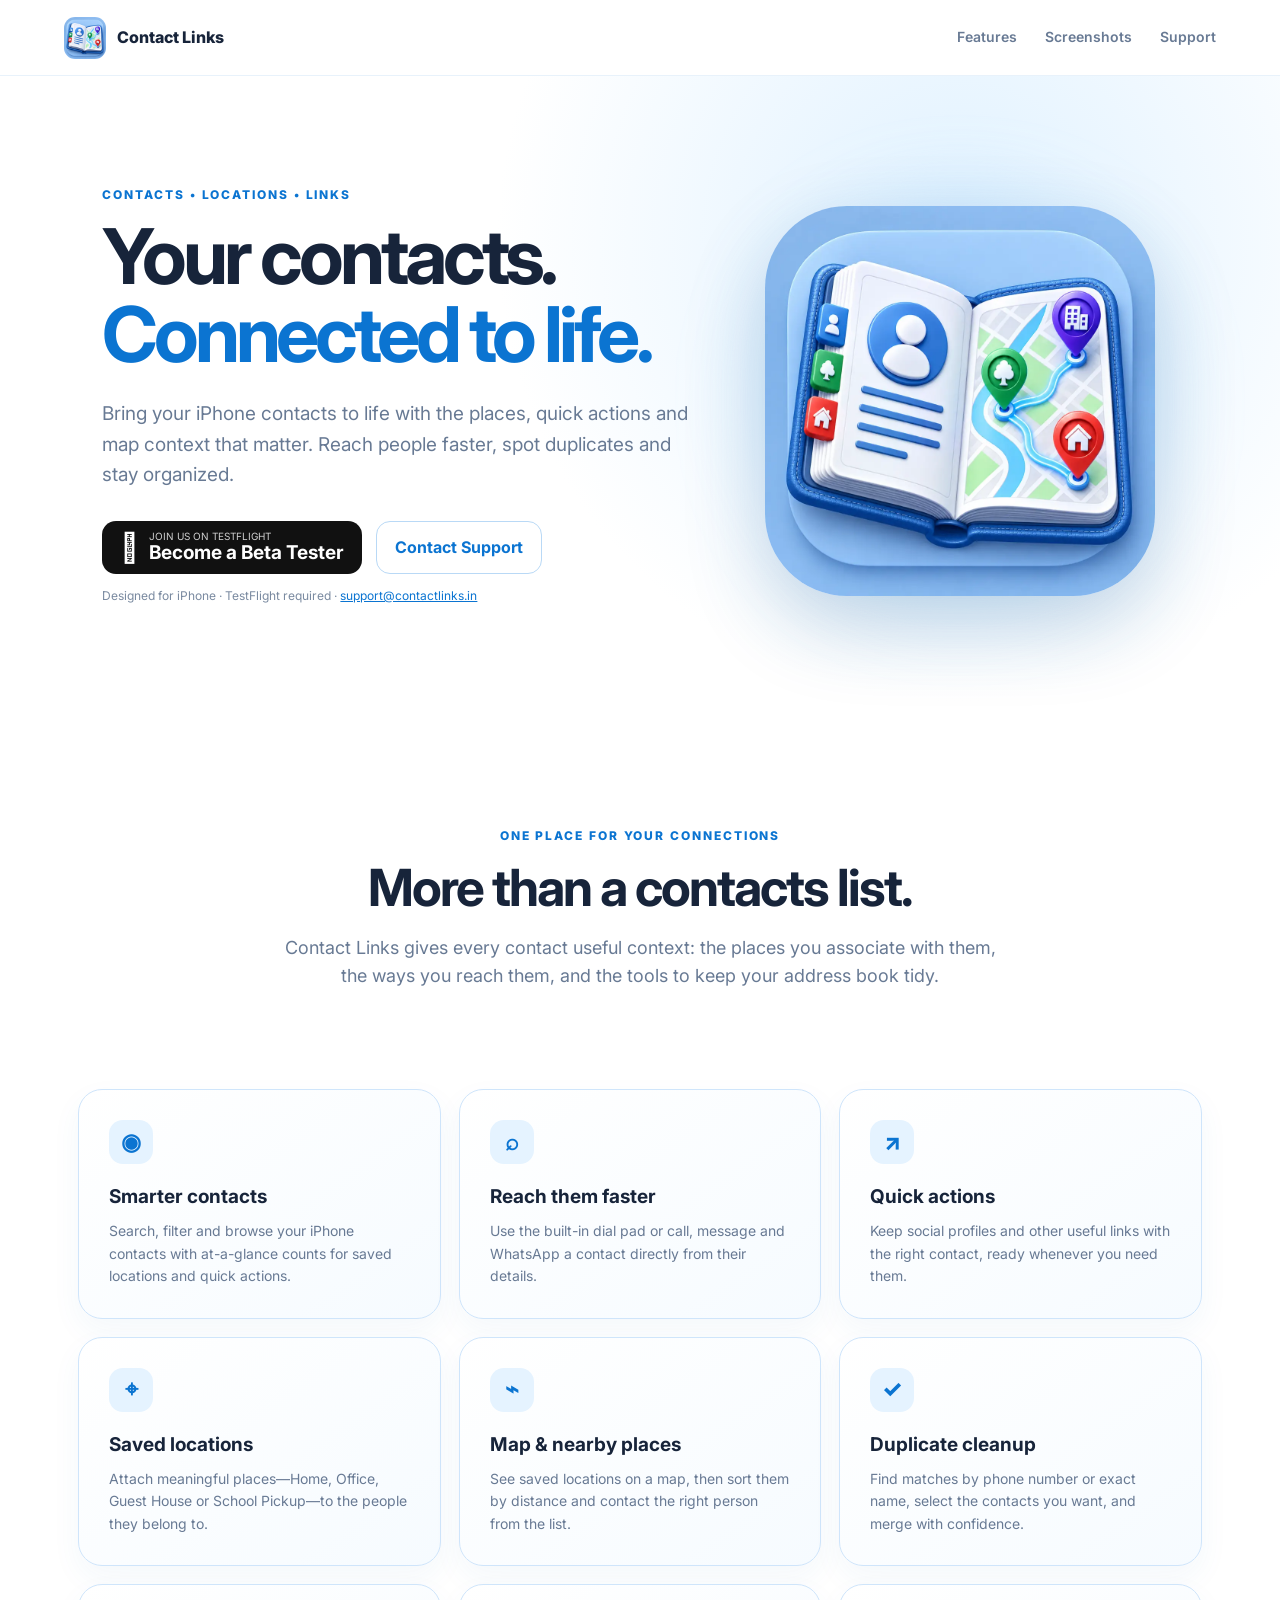
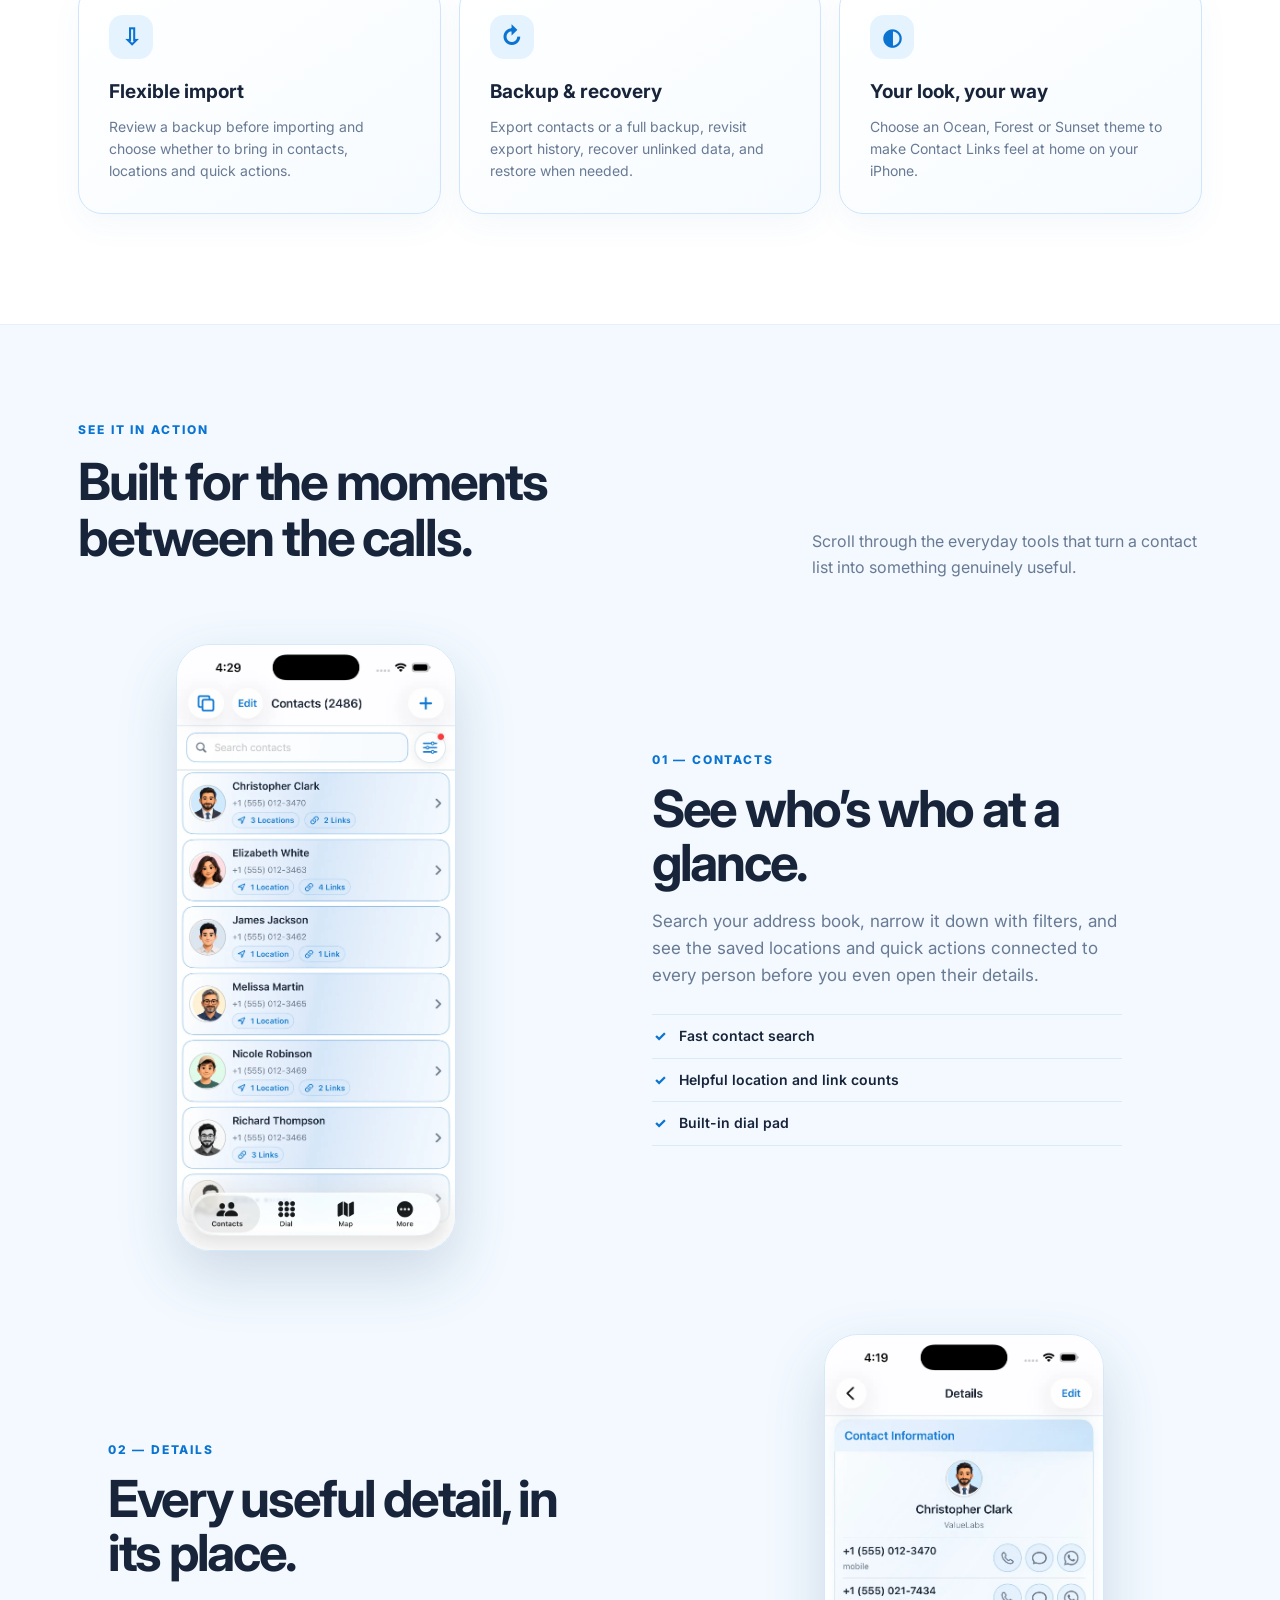
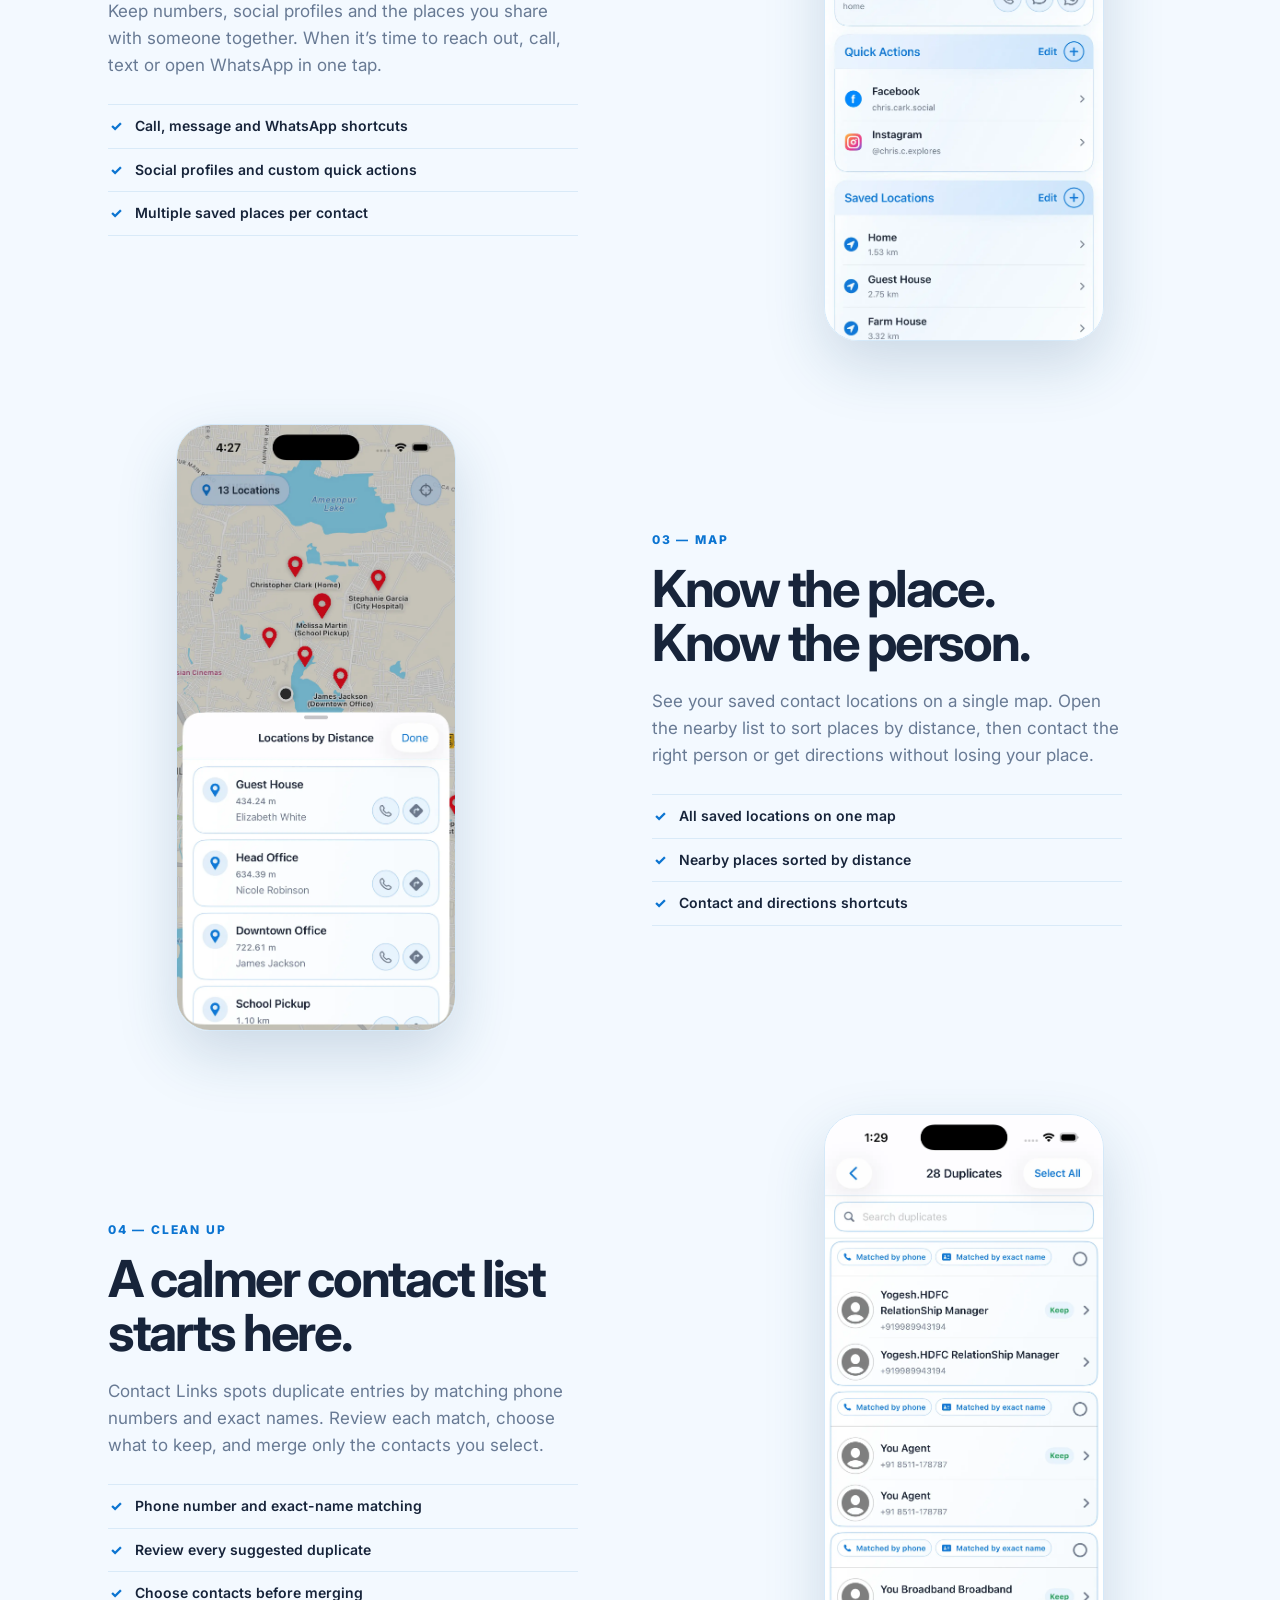
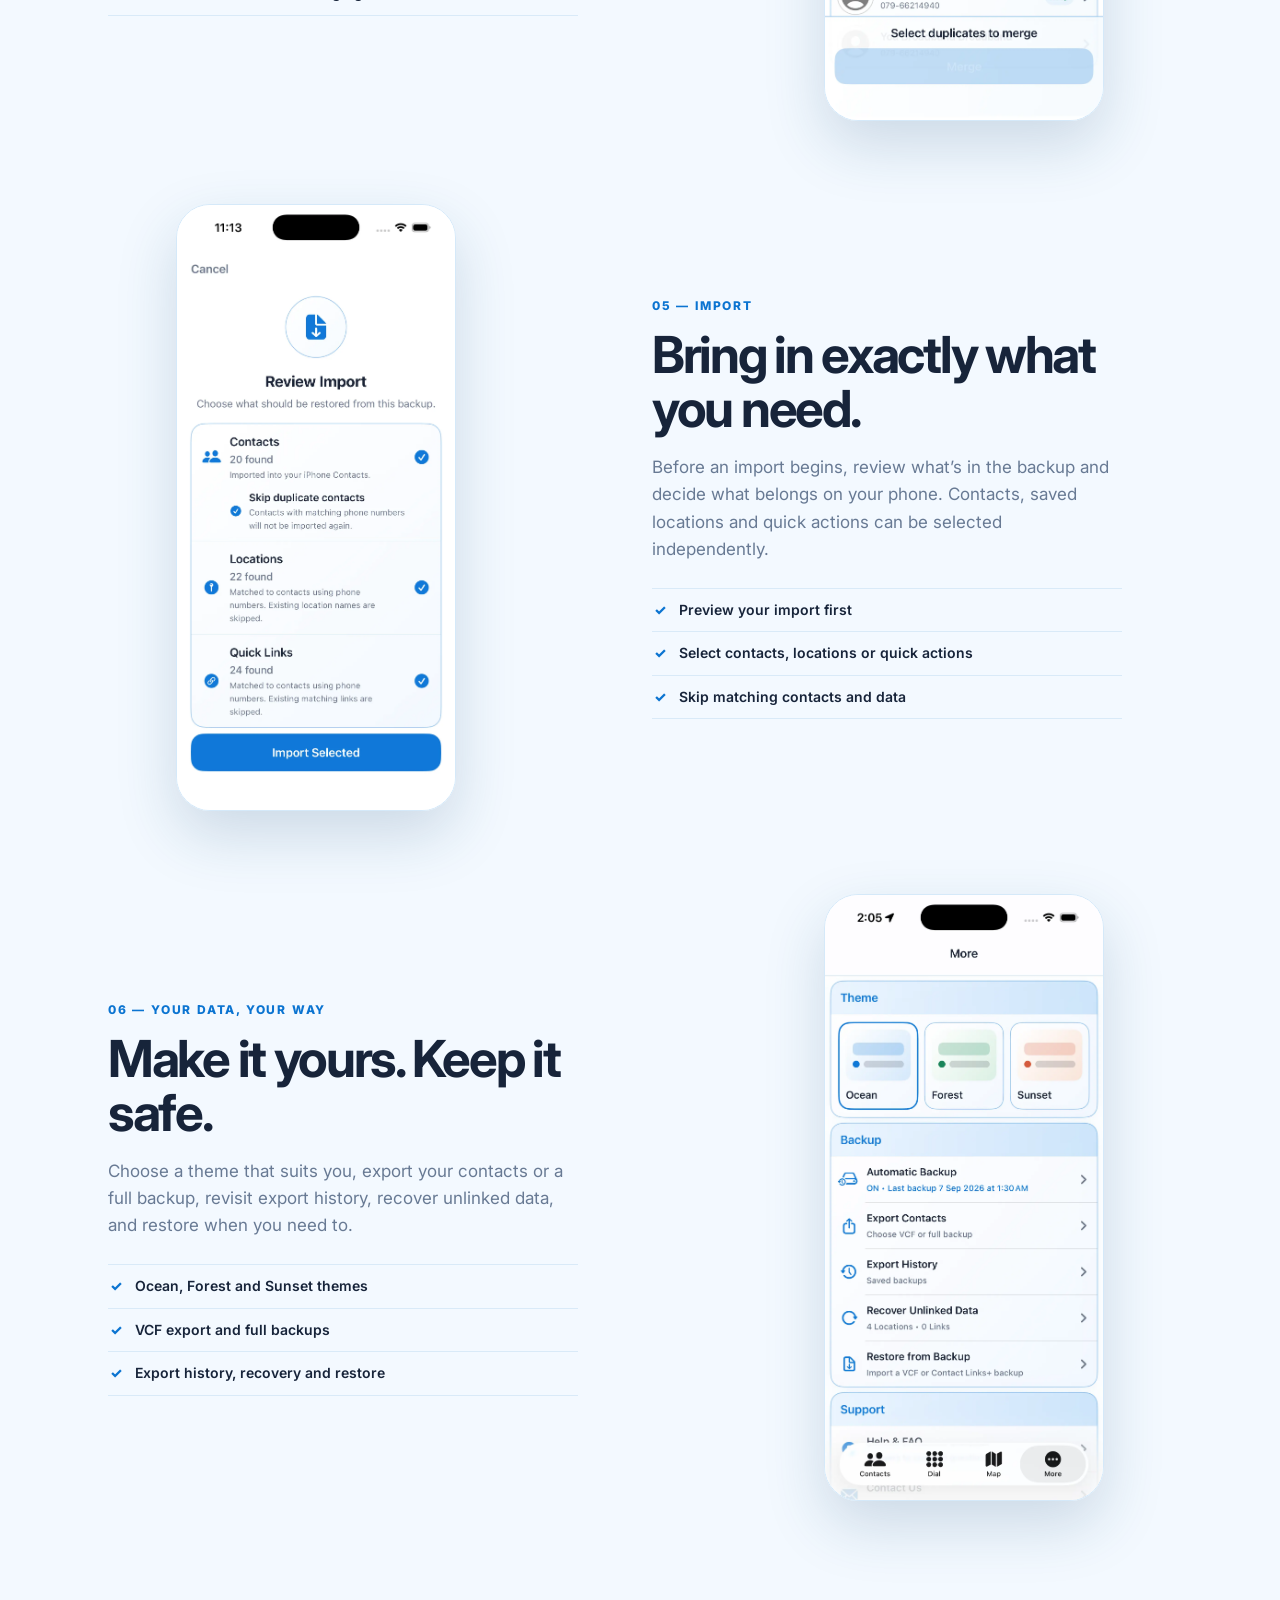
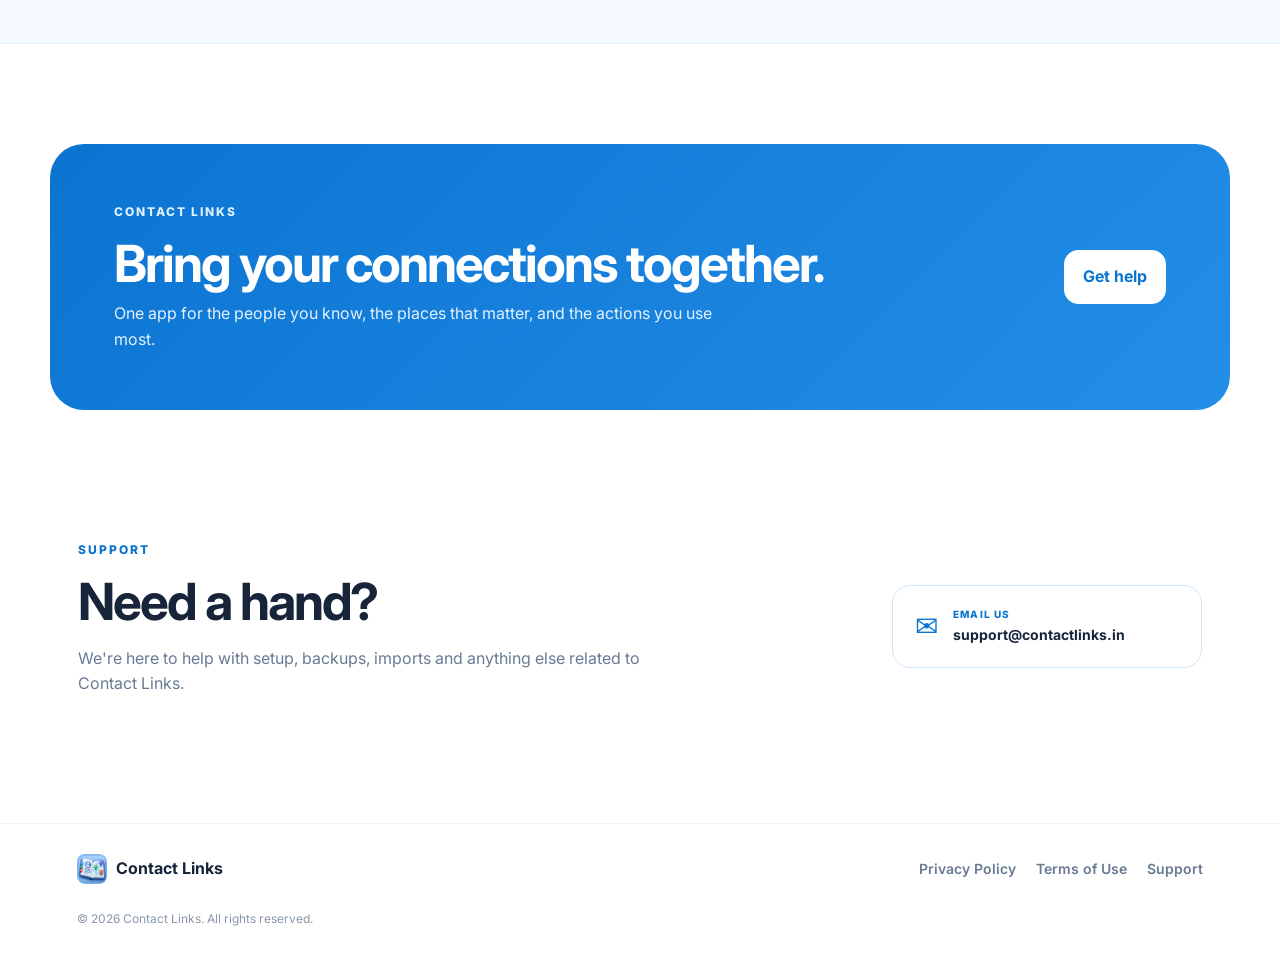
==== commit 0f9d1bd9: "- Beta Tester request" ====
--- a/index.html
+++ b/index.html
@@ -27,16 +27,15 @@
       <div class="hero-copy">
         <div class="eyebrow">CONTACTS • LOCATIONS • LINKS</div>
         <h1>Your contacts.<br><span>Connected to life.</span></h1>
-        <p class="lead">Your iPhone contacts, made more useful. Add the places and quick actions that matter, call or message in a tap, find people on a map, and keep everything organized.</p>
+        <p class="lead">Bring your iPhone contacts to life with the places, quick actions and map context that matter. Reach people faster, spot duplicates and stay organized.</p>
         <div class="actions">
-          <!-- Replace the href below with your live App Store URL when the app is available. -->
-          <a class="appstore disabled" href="#app-store" aria-label="App Store link coming soon">
+          <a class="appstore" href="https://testflight.apple.com/join/Gnw6EPNj" target="_blank" rel="noopener noreferrer" aria-label="Become a Contact Links beta tester on TestFlight">
             <span class="apple"></span>
-            <span><small>Coming soon on the</small><strong>App Store</strong></span>
+            <span><small>JOIN US ON TESTFLIGHT</small><strong>Become a Beta Tester</strong></span>
           </a>
           <a class="secondary" href="mailto:support@contactlinks.in">Contact Support</a>
         </div>
-        <p class="micro">Designed for iPhone · <a href="mailto:support@contactlinks.in">support@contactlinks.in</a></p>
+        <p class="micro">Designed for iPhone · TestFlight required · <a href="mailto:support@contactlinks.in">support@contactlinks.in</a></p>
       </div>
       <div class="hero-art">
         <div class="glow"></div>
--- a/styles.css
+++ b/styles.css
@@ -1,7 +1,7 @@
 @import url('https://fonts.googleapis.com/css2?family=Inter:wght@400;500;600;700;800&display=swap');
 :root{--blue:#0b74d1;--blue2:#42a5ff;--ink:#17243a;--muted:#687a94;--line:#cfe5fb;--soft:#f3f9ff;--white:#fff}
 *{box-sizing:border-box}html{scroll-behavior:smooth}body{margin:0;font-family:Inter,-apple-system,BlinkMacSystemFont,"Segoe UI",sans-serif;color:var(--ink);background:#fff;line-height:1.6}.nav{height:76px;display:flex;align-items:center;justify-content:space-between;padding:0 max(28px,5vw);position:sticky;top:0;background:rgba(255,255,255,.88);backdrop-filter:blur(16px);border-bottom:1px solid #e8f2fb;z-index:10}.brand{display:flex;align-items:center;gap:11px;text-decoration:none;color:var(--ink);font-weight:800}.brand img{width:42px;height:42px;border-radius:11px}.nav nav{display:flex;gap:28px}.nav nav a,.footer-links a{color:var(--muted);text-decoration:none;font-size:14px;font-weight:600}.nav nav a:hover,.footer-links a:hover{color:var(--blue)}
-.hero{min-height:650px;padding:90px max(28px,8vw);display:grid;grid-template-columns:1.15fr .85fr;gap:50px;align-items:center;background:radial-gradient(circle at 75% 25%,#dff1ff 0,#fff 43%),linear-gradient(#fff,#f5fbff)}.eyebrow{font-size:12px;letter-spacing:.16em;font-weight:800;color:var(--blue);margin:0 0 14px}.hero h1{font-size:clamp(46px,6vw,82px);line-height:1.02;letter-spacing:-.055em;margin:0 0 25px}.hero h1 span{color:var(--blue)}.lead{font-size:19px;color:var(--muted);max-width:650px}.actions{display:flex;gap:14px;align-items:center;margin-top:30px;flex-wrap:wrap}.appstore{display:flex;align-items:center;gap:10px;background:#111;color:#fff;border-radius:14px;padding:10px 18px;text-decoration:none;min-width:190px}.appstore.disabled{opacity:.86}.appstore .apple{font-size:29px;line-height:1}.appstore small{display:block;font-size:10px;line-height:1.1;opacity:.8}.appstore strong{display:block;font-size:19px;line-height:1.15}.secondary{display:inline-block;border:1px solid #b9d9f6;color:var(--blue);background:#fff;border-radius:14px;padding:13px 18px;text-decoration:none;font-weight:700}.micro{font-size:12px;color:#7a8aa0}.micro a{color:var(--blue)}.hero-art{position:relative;display:grid;place-items:center}.hero-art .glow{position:absolute;width:360px;height:360px;border-radius:50%;background:#bfe3ff;filter:blur(50px);opacity:.65}.hero-art img{width:min(390px,75vw);border-radius:82px;box-shadow:0 30px 80px rgba(21,91,150,.24);position:relative}
+.hero{min-height:650px;padding:90px max(28px,8vw);display:grid;grid-template-columns:1.15fr .85fr;gap:50px;align-items:center;background:radial-gradient(circle at 75% 25%,#dff1ff 0,#fff 43%),linear-gradient(#fff,#f5fbff)}.eyebrow{font-size:12px;letter-spacing:.16em;font-weight:800;color:var(--blue);margin:0 0 14px}.hero h1{font-size:clamp(46px,6vw,82px);line-height:1.02;letter-spacing:-.055em;margin:0 0 25px}.hero h1 span{color:var(--blue)}.lead{font-size:19px;color:var(--muted);max-width:650px}.actions{display:flex;gap:14px;align-items:center;margin-top:30px;flex-wrap:wrap}.appstore{display:flex;align-items:center;gap:10px;background:#111;color:#fff;border-radius:14px;padding:10px 18px;text-decoration:none;min-width:260px}.appstore.disabled{opacity:.86}.appstore .apple{font-size:29px;line-height:1}.appstore small{display:block;font-size:10px;line-height:1.1;opacity:.8}.appstore strong{display:block;font-size:19px;line-height:1.15}.secondary{display:inline-block;border:1px solid #b9d9f6;color:var(--blue);background:#fff;border-radius:14px;padding:13px 18px;text-decoration:none;font-weight:700}.micro{font-size:12px;color:#7a8aa0}.micro a{color:var(--blue)}.hero-art{position:relative;display:grid;place-items:center}.hero-art .glow{position:absolute;width:360px;height:360px;border-radius:50%;background:#bfe3ff;filter:blur(50px);opacity:.65}.hero-art img{width:min(390px,75vw);border-radius:82px;box-shadow:0 30px 80px rgba(21,91,150,.24);position:relative}
 .intro{padding:100px 28px 50px;text-align:center;max-width:780px;margin:auto}.intro h2,.section-head h2,.cta h2,.support h2{font-size:clamp(34px,4vw,54px);line-height:1.1;letter-spacing:-.04em;margin:0 0 15px}.intro p:last-child{color:var(--muted);font-size:18px}.features{max-width:1180px;margin:0 auto;padding:30px 28px 110px;display:grid;grid-template-columns:repeat(3,1fr);gap:18px}.features article{padding:30px;border:1px solid var(--line);border-radius:24px;background:linear-gradient(145deg,#fff,#f6fbff);box-shadow:0 12px 30px rgba(35,111,174,.05)}.feature-icon{width:44px;height:44px;border-radius:14px;background:#e5f3ff;color:var(--blue);display:grid;place-items:center;font-weight:800;font-size:23px;margin-bottom:18px}.features h3{margin:0 0 8px;font-size:19px}.features p{margin:0;color:var(--muted);font-size:14px}
 .screens-section{padding:95px 0 100px;background:var(--soft);border-top:1px solid #e3f1fc;border-bottom:1px solid #e3f1fc}.section-head{max-width:1180px;margin:0 auto 22px;padding:0 28px;display:flex;justify-content:space-between;gap:30px;align-items:end}.section-head>p{max-width:390px;color:var(--muted);margin:0}.showcase{max-width:1120px;margin:0 auto;padding:0 28px}.showcase-item{display:grid;grid-template-columns:minmax(260px,.8fr) minmax(340px,1fr);gap:clamp(56px,10vw,150px);align-items:center;min-height:690px}.showcase-item.reverse{grid-template-columns:minmax(340px,1fr) minmax(260px,.8fr)}.showcase-item.reverse .phone-shot{order:2}.showcase-item.reverse .showcase-copy{order:1}.phone-shot{margin:0;display:flex;justify-content:center;position:sticky;top:110px}.phone-shot img{width:min(280px,75vw);display:block;border-radius:34px;box-shadow:0 24px 60px rgba(27,75,117,.18);border:1px solid #d5e9f9}.showcase-copy{max-width:470px}.step{font-size:12px;letter-spacing:.15em;font-weight:800;color:var(--blue);margin:0 0 13px}.showcase-copy h3{font-size:clamp(34px,4vw,51px);letter-spacing:-.045em;line-height:1.06;margin:0 0 18px}.showcase-copy>p:not(.step){font-size:17px;color:var(--muted);margin:0}.showcase-copy ul{list-style:none;margin:25px 0 0;padding:0}.showcase-copy li{color:var(--ink);font-size:14px;font-weight:600;padding:10px 0 10px 27px;border-top:1px solid #d9eaf8;position:relative}.showcase-copy li::before{content:"✓";position:absolute;left:2px;color:var(--blue);font-weight:800}.showcase-copy li:last-child{border-bottom:1px solid #d9eaf8}
 .cta{max-width:1180px;margin:100px auto;padding:58px 64px;border-radius:34px;background:linear-gradient(135deg,#0b74d1,#238ee8);color:#fff;display:flex;align-items:center;justify-content:space-between;gap:30px}.cta .eyebrow{color:#dff1ff}.cta h2{margin-bottom:10px}.cta p:last-child{margin:0;color:#e3f2ff;max-width:600px}.secondary.light{background:#fff;border-color:#fff;color:var(--blue)}
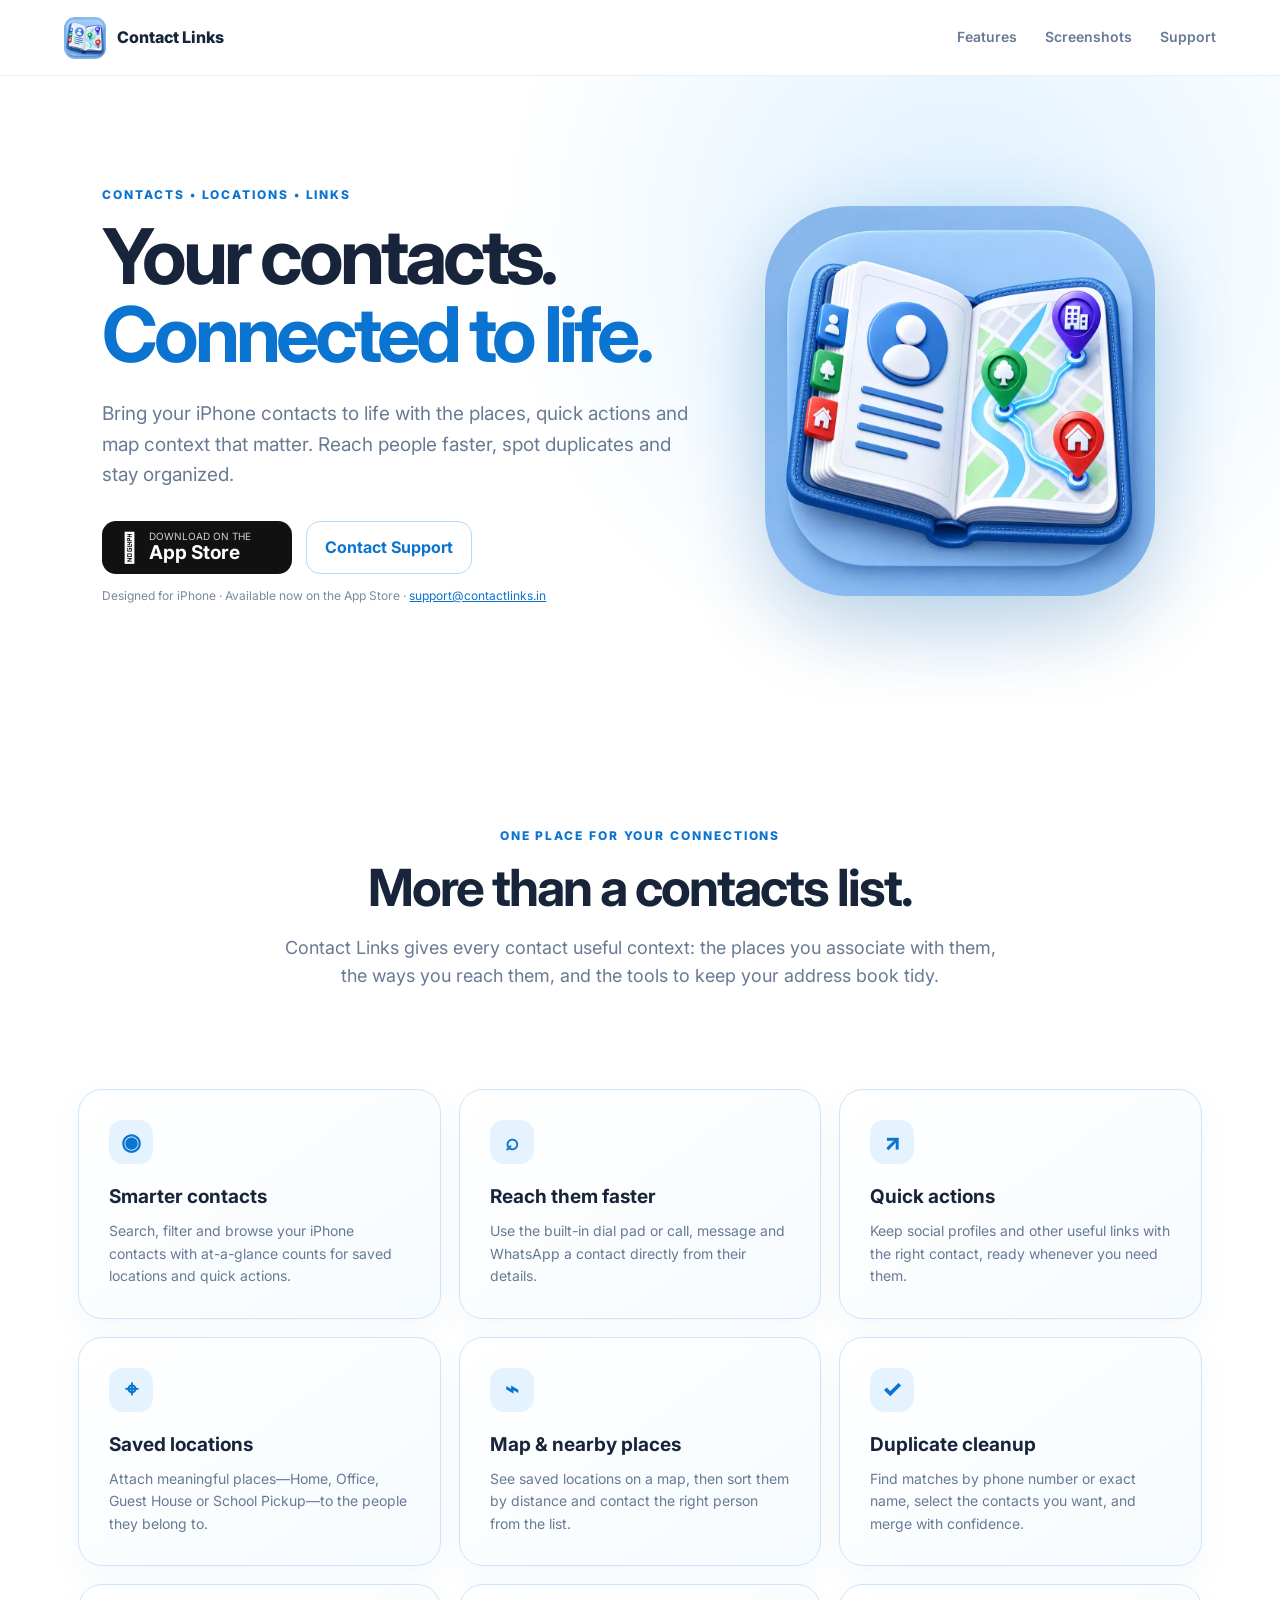
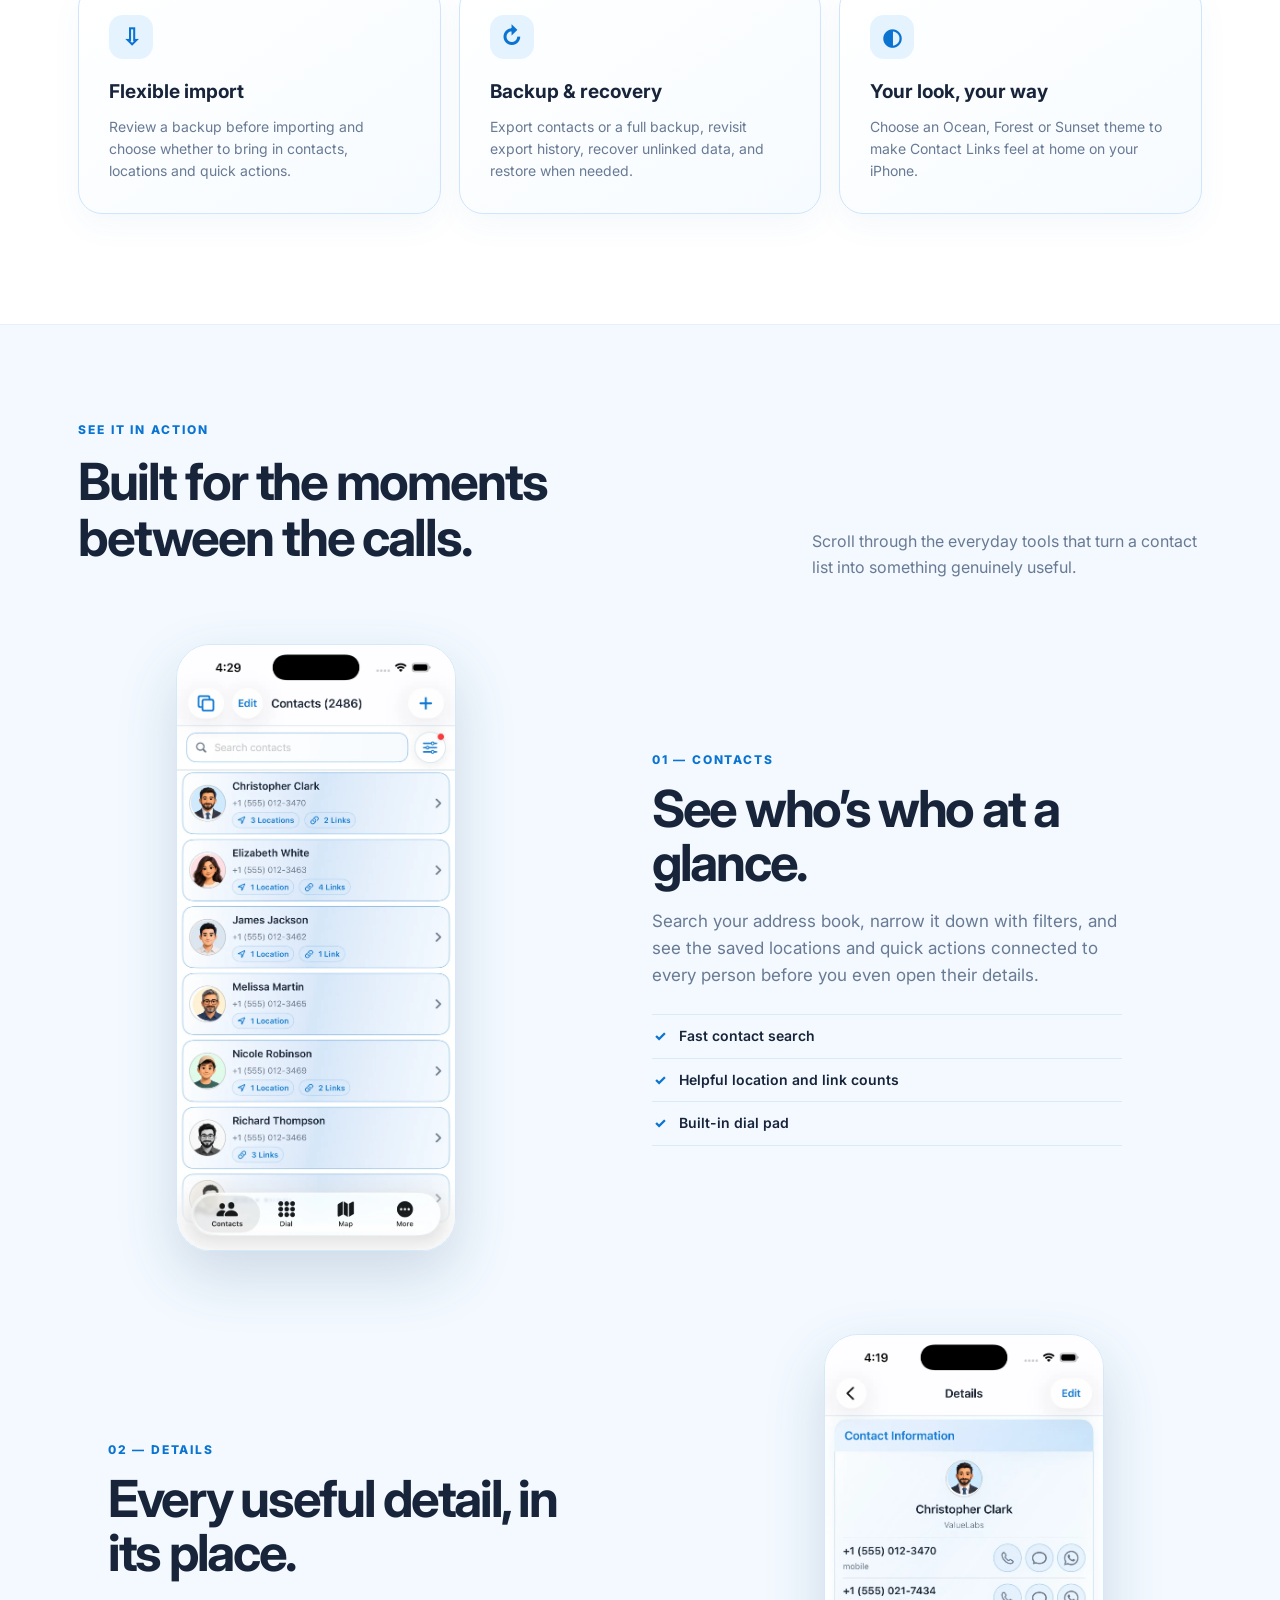
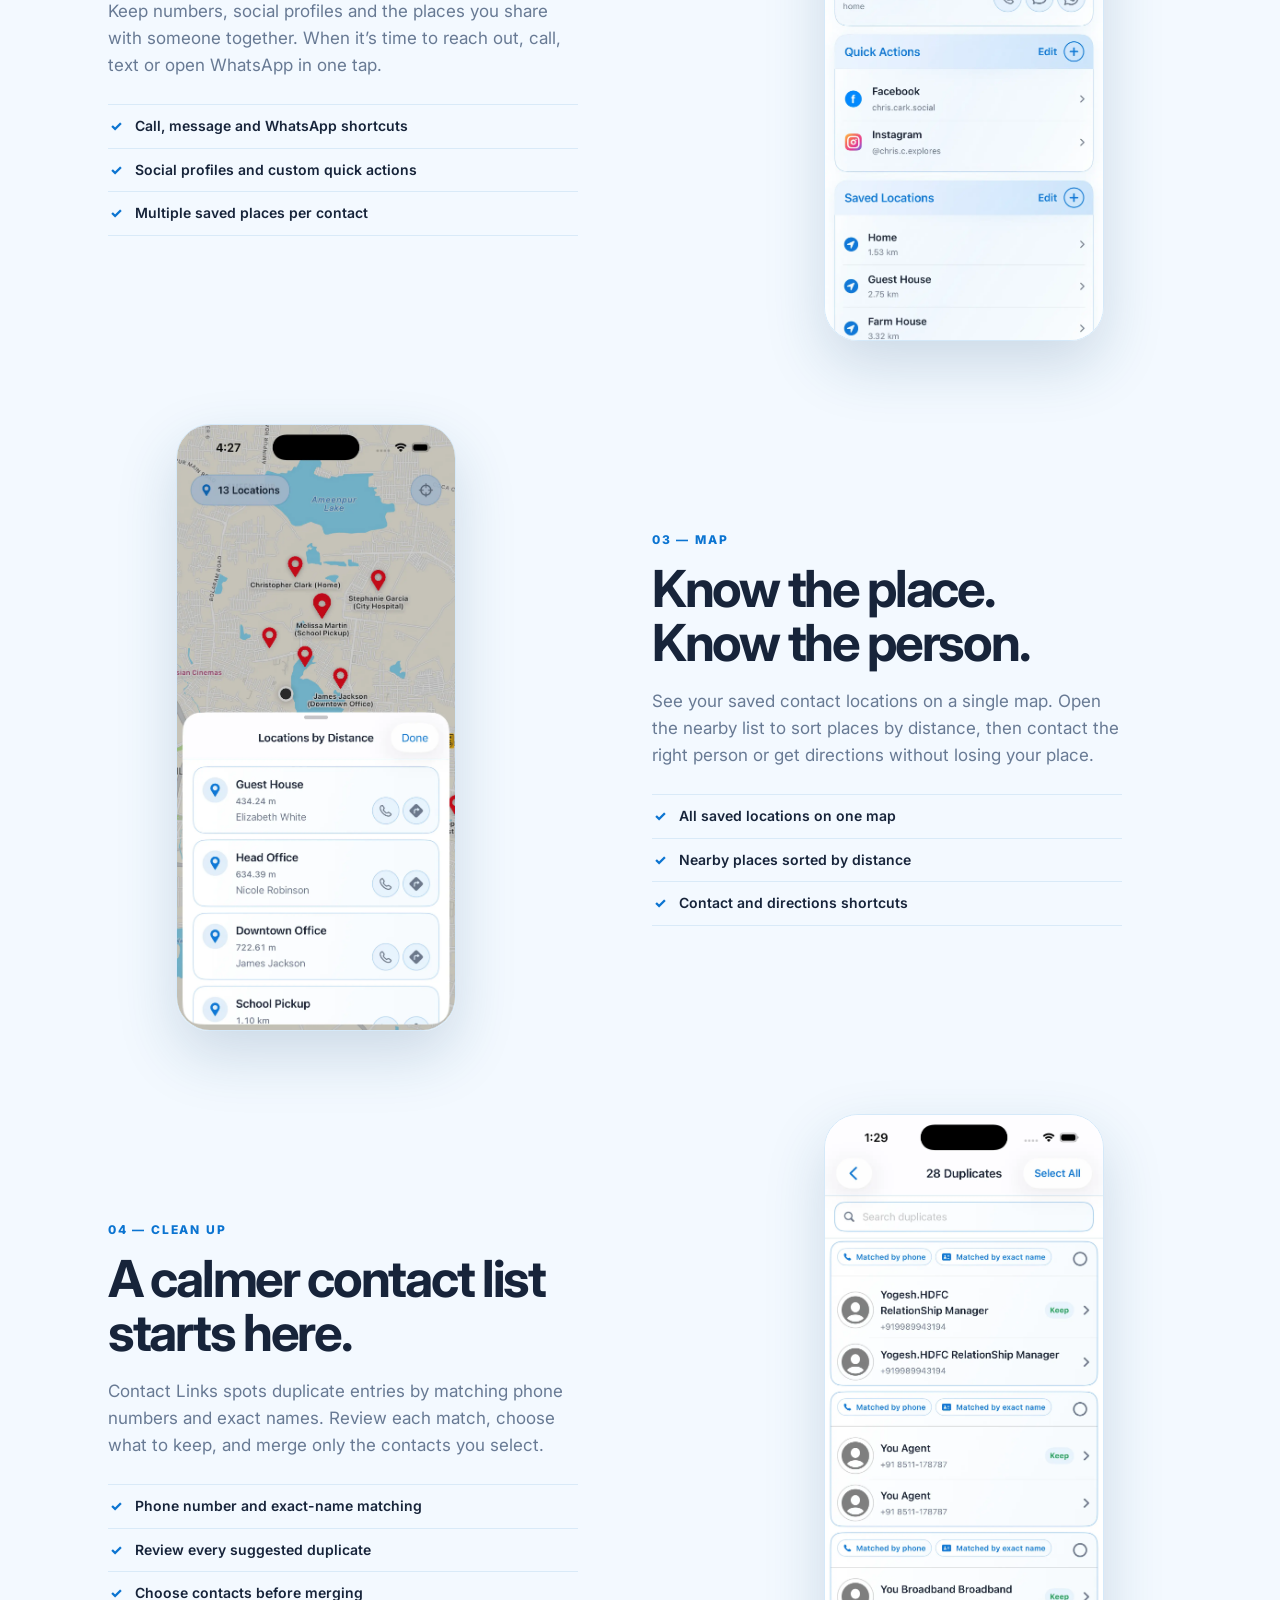
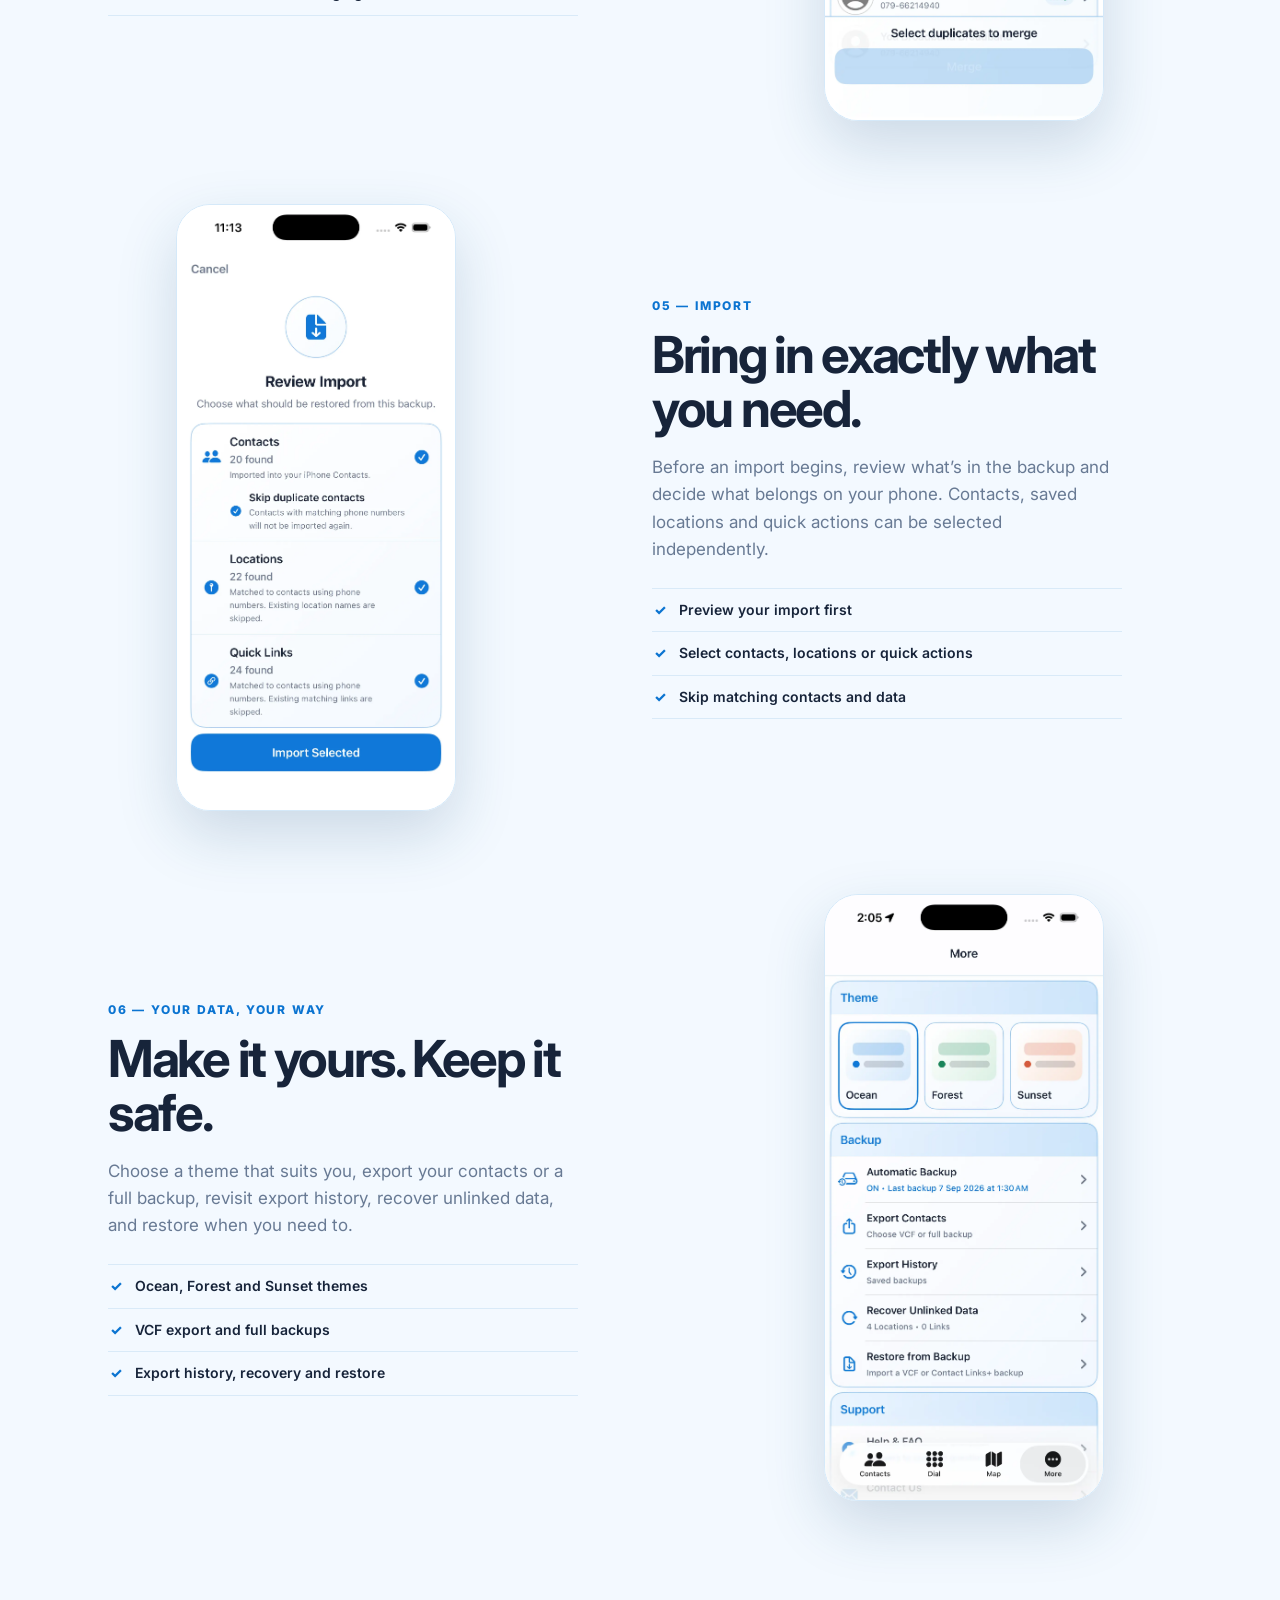
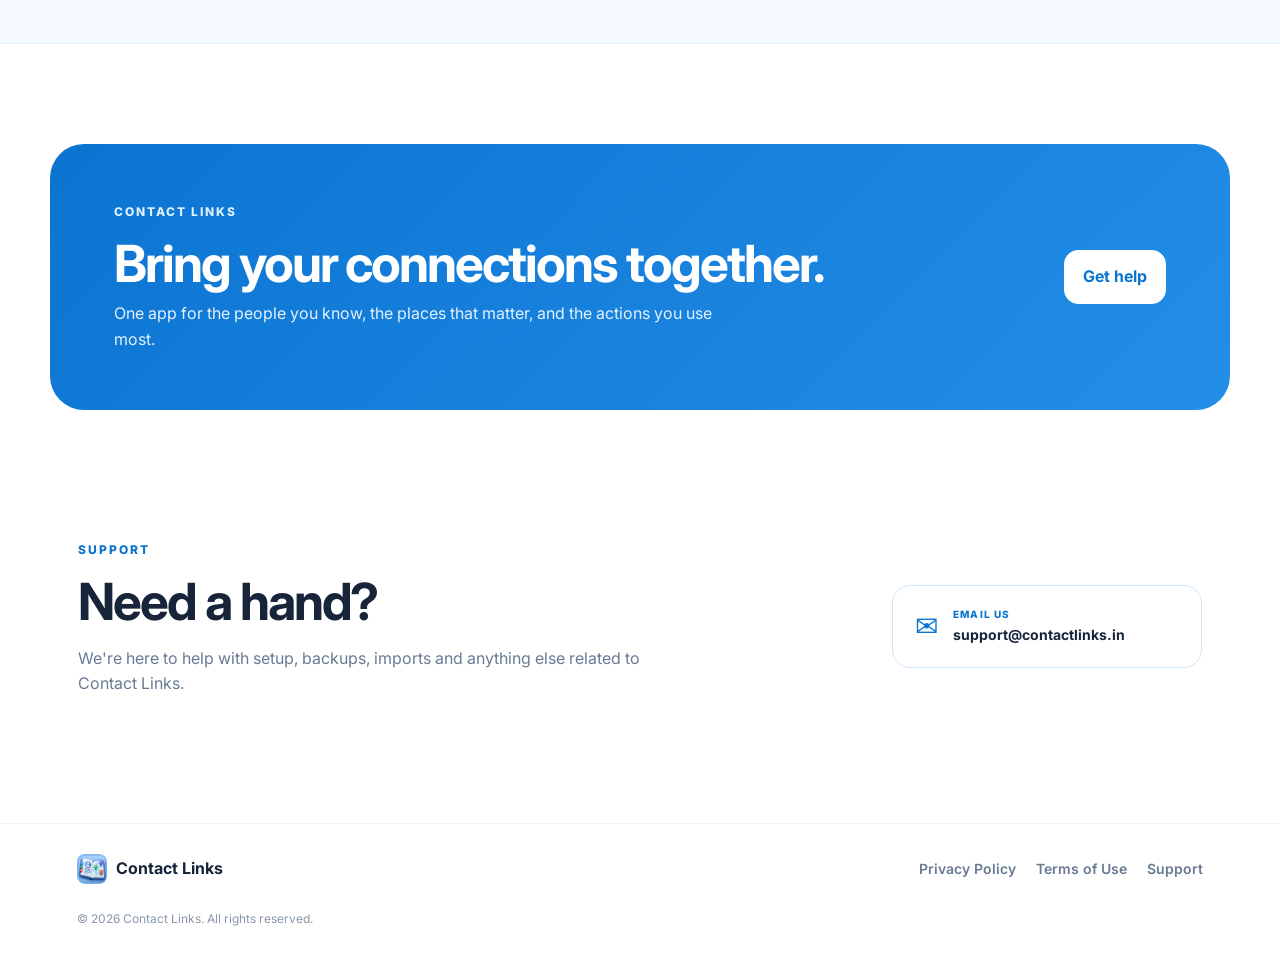
==== commit 82d06b55: "- Updated App Store download button and link" ====
--- a/index.html
+++ b/index.html
@@ -29,13 +29,13 @@
         <h1>Your contacts.<br><span>Connected to life.</span></h1>
         <p class="lead">Bring your iPhone contacts to life with the places, quick actions and map context that matter. Reach people faster, spot duplicates and stay organized.</p>
         <div class="actions">
-          <a class="appstore" href="https://testflight.apple.com/join/Gnw6EPNj" target="_blank" rel="noopener noreferrer" aria-label="Become a Contact Links beta tester on TestFlight">
+          <a class="appstore" href="https://apps.apple.com/us/app/contact-links/id6805620629" target="_blank" rel="noopener noreferrer" aria-label="Download Contact Links on the App Store">
             <span class="apple"></span>
-            <span><small>JOIN US ON TESTFLIGHT</small><strong>Become a Beta Tester</strong></span>
+            <span><small>DOWNLOAD ON THE</small><strong>App Store</strong></span>
           </a>
           <a class="secondary" href="mailto:support@contactlinks.in">Contact Support</a>
         </div>
-        <p class="micro">Designed for iPhone · TestFlight required · <a href="mailto:support@contactlinks.in">support@contactlinks.in</a></p>
+        <p class="micro">Designed for iPhone · Available now on the App Store · <a href="mailto:support@contactlinks.in">support@contactlinks.in</a></p>
       </div>
       <div class="hero-art">
         <div class="glow"></div>
--- a/styles.css
+++ b/styles.css
@@ -1,7 +1,7 @@
 @import url('https://fonts.googleapis.com/css2?family=Inter:wght@400;500;600;700;800&display=swap');
 :root{--blue:#0b74d1;--blue2:#42a5ff;--ink:#17243a;--muted:#687a94;--line:#cfe5fb;--soft:#f3f9ff;--white:#fff}
 *{box-sizing:border-box}html{scroll-behavior:smooth}body{margin:0;font-family:Inter,-apple-system,BlinkMacSystemFont,"Segoe UI",sans-serif;color:var(--ink);background:#fff;line-height:1.6}.nav{height:76px;display:flex;align-items:center;justify-content:space-between;padding:0 max(28px,5vw);position:sticky;top:0;background:rgba(255,255,255,.88);backdrop-filter:blur(16px);border-bottom:1px solid #e8f2fb;z-index:10}.brand{display:flex;align-items:center;gap:11px;text-decoration:none;color:var(--ink);font-weight:800}.brand img{width:42px;height:42px;border-radius:11px}.nav nav{display:flex;gap:28px}.nav nav a,.footer-links a{color:var(--muted);text-decoration:none;font-size:14px;font-weight:600}.nav nav a:hover,.footer-links a:hover{color:var(--blue)}
-.hero{min-height:650px;padding:90px max(28px,8vw);display:grid;grid-template-columns:1.15fr .85fr;gap:50px;align-items:center;background:radial-gradient(circle at 75% 25%,#dff1ff 0,#fff 43%),linear-gradient(#fff,#f5fbff)}.eyebrow{font-size:12px;letter-spacing:.16em;font-weight:800;color:var(--blue);margin:0 0 14px}.hero h1{font-size:clamp(46px,6vw,82px);line-height:1.02;letter-spacing:-.055em;margin:0 0 25px}.hero h1 span{color:var(--blue)}.lead{font-size:19px;color:var(--muted);max-width:650px}.actions{display:flex;gap:14px;align-items:center;margin-top:30px;flex-wrap:wrap}.appstore{display:flex;align-items:center;gap:10px;background:#111;color:#fff;border-radius:14px;padding:10px 18px;text-decoration:none;min-width:260px}.appstore.disabled{opacity:.86}.appstore .apple{font-size:29px;line-height:1}.appstore small{display:block;font-size:10px;line-height:1.1;opacity:.8}.appstore strong{display:block;font-size:19px;line-height:1.15}.secondary{display:inline-block;border:1px solid #b9d9f6;color:var(--blue);background:#fff;border-radius:14px;padding:13px 18px;text-decoration:none;font-weight:700}.micro{font-size:12px;color:#7a8aa0}.micro a{color:var(--blue)}.hero-art{position:relative;display:grid;place-items:center}.hero-art .glow{position:absolute;width:360px;height:360px;border-radius:50%;background:#bfe3ff;filter:blur(50px);opacity:.65}.hero-art img{width:min(390px,75vw);border-radius:82px;box-shadow:0 30px 80px rgba(21,91,150,.24);position:relative}
+.hero{min-height:650px;padding:90px max(28px,8vw);display:grid;grid-template-columns:1.15fr .85fr;gap:50px;align-items:center;background:radial-gradient(circle at 75% 25%,#dff1ff 0,#fff 43%),linear-gradient(#fff,#f5fbff)}.eyebrow{font-size:12px;letter-spacing:.16em;font-weight:800;color:var(--blue);margin:0 0 14px}.hero h1{font-size:clamp(46px,6vw,82px);line-height:1.02;letter-spacing:-.055em;margin:0 0 25px}.hero h1 span{color:var(--blue)}.lead{font-size:19px;color:var(--muted);max-width:650px}.actions{display:flex;gap:14px;align-items:center;margin-top:30px;flex-wrap:wrap}.appstore{display:flex;align-items:center;gap:10px;background:#111;color:#fff;border-radius:14px;padding:10px 18px;text-decoration:none;min-width:190px}.appstore.disabled{opacity:.86}.appstore .apple{font-size:29px;line-height:1}.appstore small{display:block;font-size:10px;line-height:1.1;opacity:.8}.appstore strong{display:block;font-size:19px;line-height:1.15}.secondary{display:inline-block;border:1px solid #b9d9f6;color:var(--blue);background:#fff;border-radius:14px;padding:13px 18px;text-decoration:none;font-weight:700}.micro{font-size:12px;color:#7a8aa0}.micro a{color:var(--blue)}.hero-art{position:relative;display:grid;place-items:center}.hero-art .glow{position:absolute;width:360px;height:360px;border-radius:50%;background:#bfe3ff;filter:blur(50px);opacity:.65}.hero-art img{width:min(390px,75vw);border-radius:82px;box-shadow:0 30px 80px rgba(21,91,150,.24);position:relative}
 .intro{padding:100px 28px 50px;text-align:center;max-width:780px;margin:auto}.intro h2,.section-head h2,.cta h2,.support h2{font-size:clamp(34px,4vw,54px);line-height:1.1;letter-spacing:-.04em;margin:0 0 15px}.intro p:last-child{color:var(--muted);font-size:18px}.features{max-width:1180px;margin:0 auto;padding:30px 28px 110px;display:grid;grid-template-columns:repeat(3,1fr);gap:18px}.features article{padding:30px;border:1px solid var(--line);border-radius:24px;background:linear-gradient(145deg,#fff,#f6fbff);box-shadow:0 12px 30px rgba(35,111,174,.05)}.feature-icon{width:44px;height:44px;border-radius:14px;background:#e5f3ff;color:var(--blue);display:grid;place-items:center;font-weight:800;font-size:23px;margin-bottom:18px}.features h3{margin:0 0 8px;font-size:19px}.features p{margin:0;color:var(--muted);font-size:14px}
 .screens-section{padding:95px 0 100px;background:var(--soft);border-top:1px solid #e3f1fc;border-bottom:1px solid #e3f1fc}.section-head{max-width:1180px;margin:0 auto 22px;padding:0 28px;display:flex;justify-content:space-between;gap:30px;align-items:end}.section-head>p{max-width:390px;color:var(--muted);margin:0}.showcase{max-width:1120px;margin:0 auto;padding:0 28px}.showcase-item{display:grid;grid-template-columns:minmax(260px,.8fr) minmax(340px,1fr);gap:clamp(56px,10vw,150px);align-items:center;min-height:690px}.showcase-item.reverse{grid-template-columns:minmax(340px,1fr) minmax(260px,.8fr)}.showcase-item.reverse .phone-shot{order:2}.showcase-item.reverse .showcase-copy{order:1}.phone-shot{margin:0;display:flex;justify-content:center;position:sticky;top:110px}.phone-shot img{width:min(280px,75vw);display:block;border-radius:34px;box-shadow:0 24px 60px rgba(27,75,117,.18);border:1px solid #d5e9f9}.showcase-copy{max-width:470px}.step{font-size:12px;letter-spacing:.15em;font-weight:800;color:var(--blue);margin:0 0 13px}.showcase-copy h3{font-size:clamp(34px,4vw,51px);letter-spacing:-.045em;line-height:1.06;margin:0 0 18px}.showcase-copy>p:not(.step){font-size:17px;color:var(--muted);margin:0}.showcase-copy ul{list-style:none;margin:25px 0 0;padding:0}.showcase-copy li{color:var(--ink);font-size:14px;font-weight:600;padding:10px 0 10px 27px;border-top:1px solid #d9eaf8;position:relative}.showcase-copy li::before{content:"✓";position:absolute;left:2px;color:var(--blue);font-weight:800}.showcase-copy li:last-child{border-bottom:1px solid #d9eaf8}
 .cta{max-width:1180px;margin:100px auto;padding:58px 64px;border-radius:34px;background:linear-gradient(135deg,#0b74d1,#238ee8);color:#fff;display:flex;align-items:center;justify-content:space-between;gap:30px}.cta .eyebrow{color:#dff1ff}.cta h2{margin-bottom:10px}.cta p:last-child{margin:0;color:#e3f2ff;max-width:600px}.secondary.light{background:#fff;border-color:#fff;color:var(--blue)}
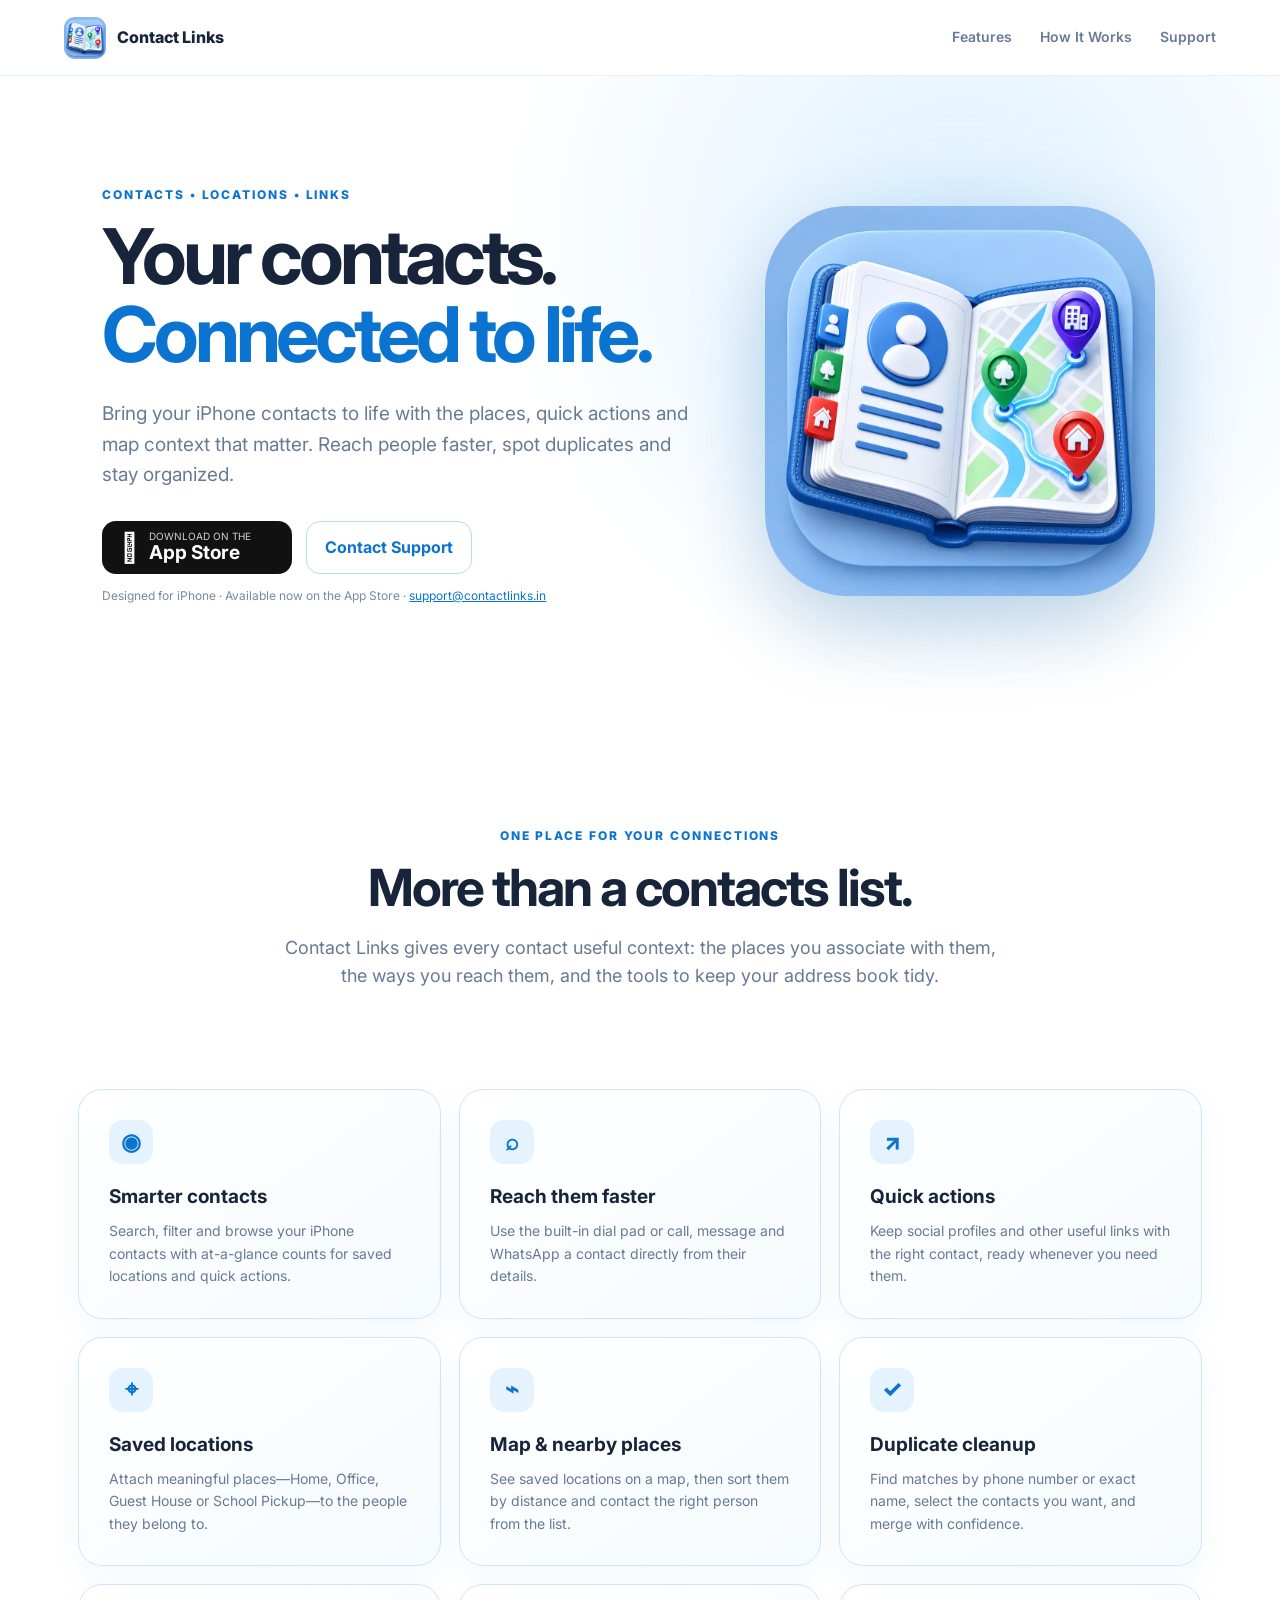
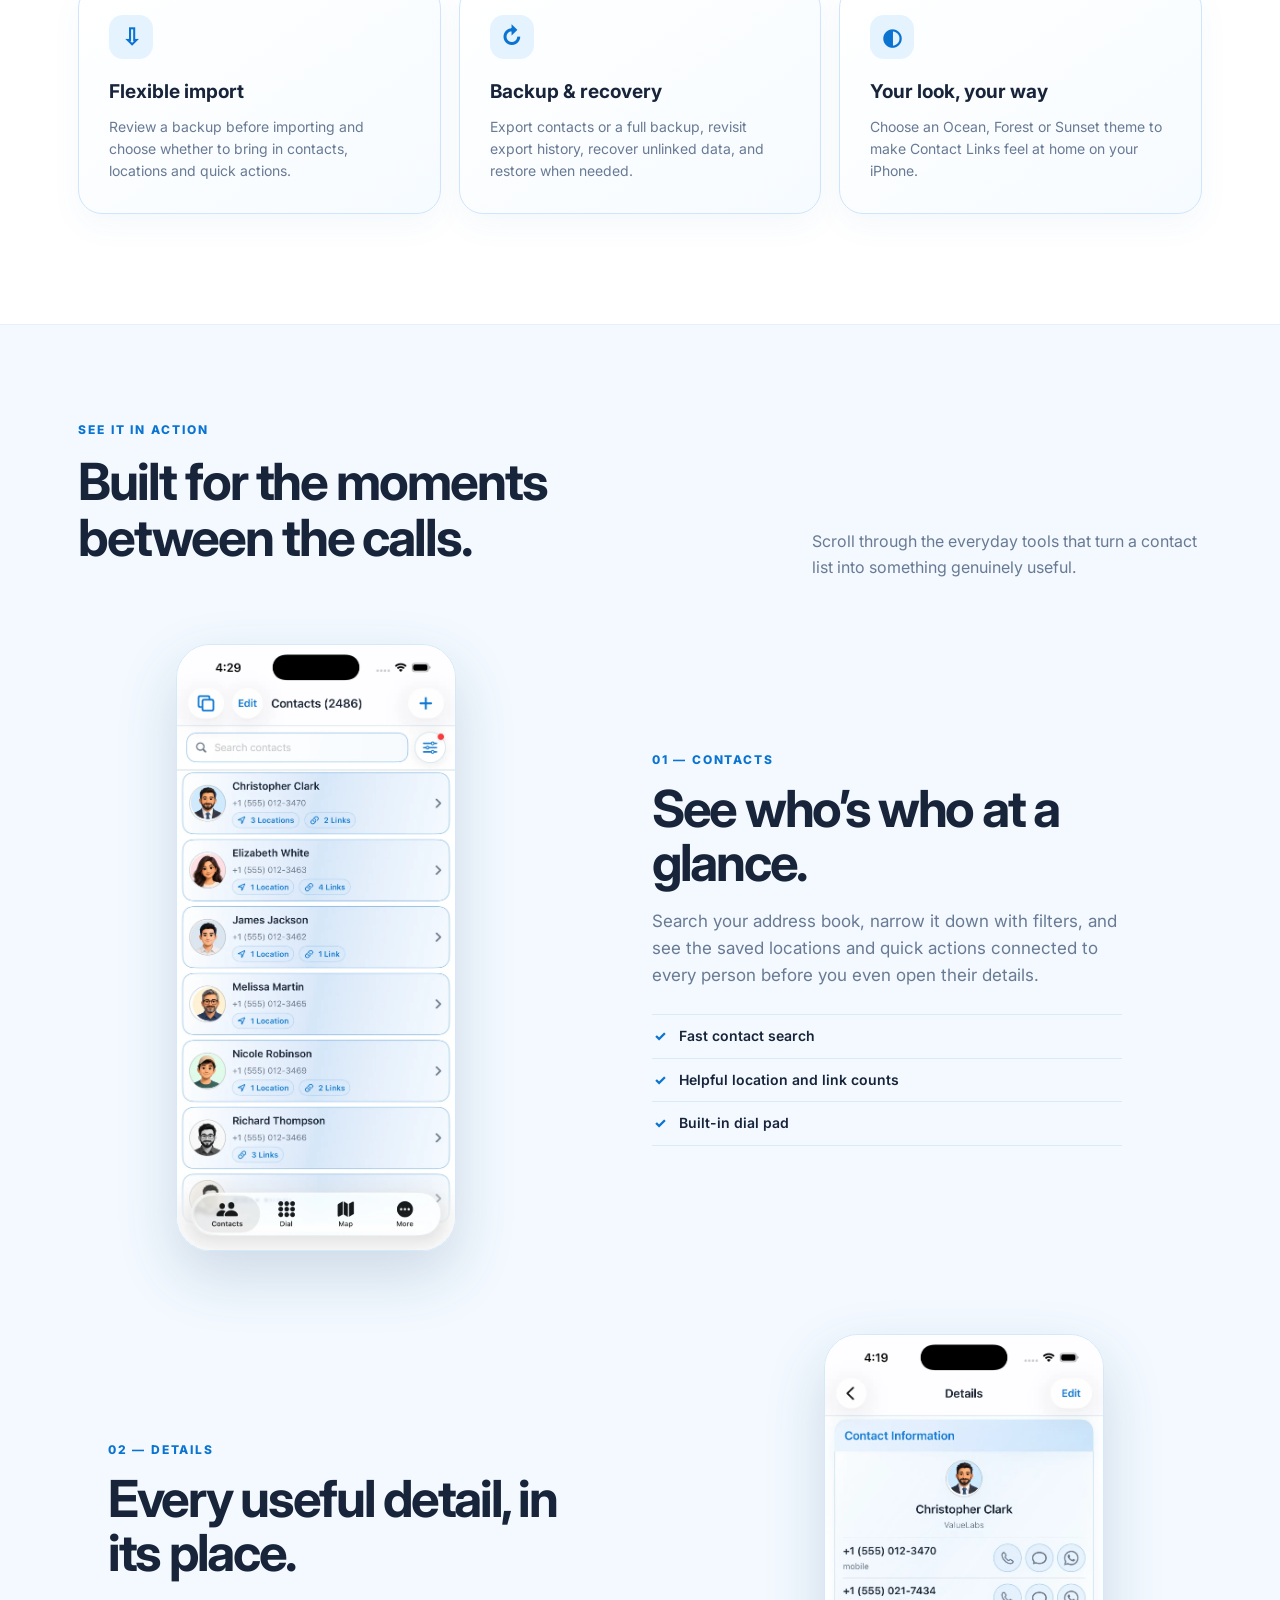
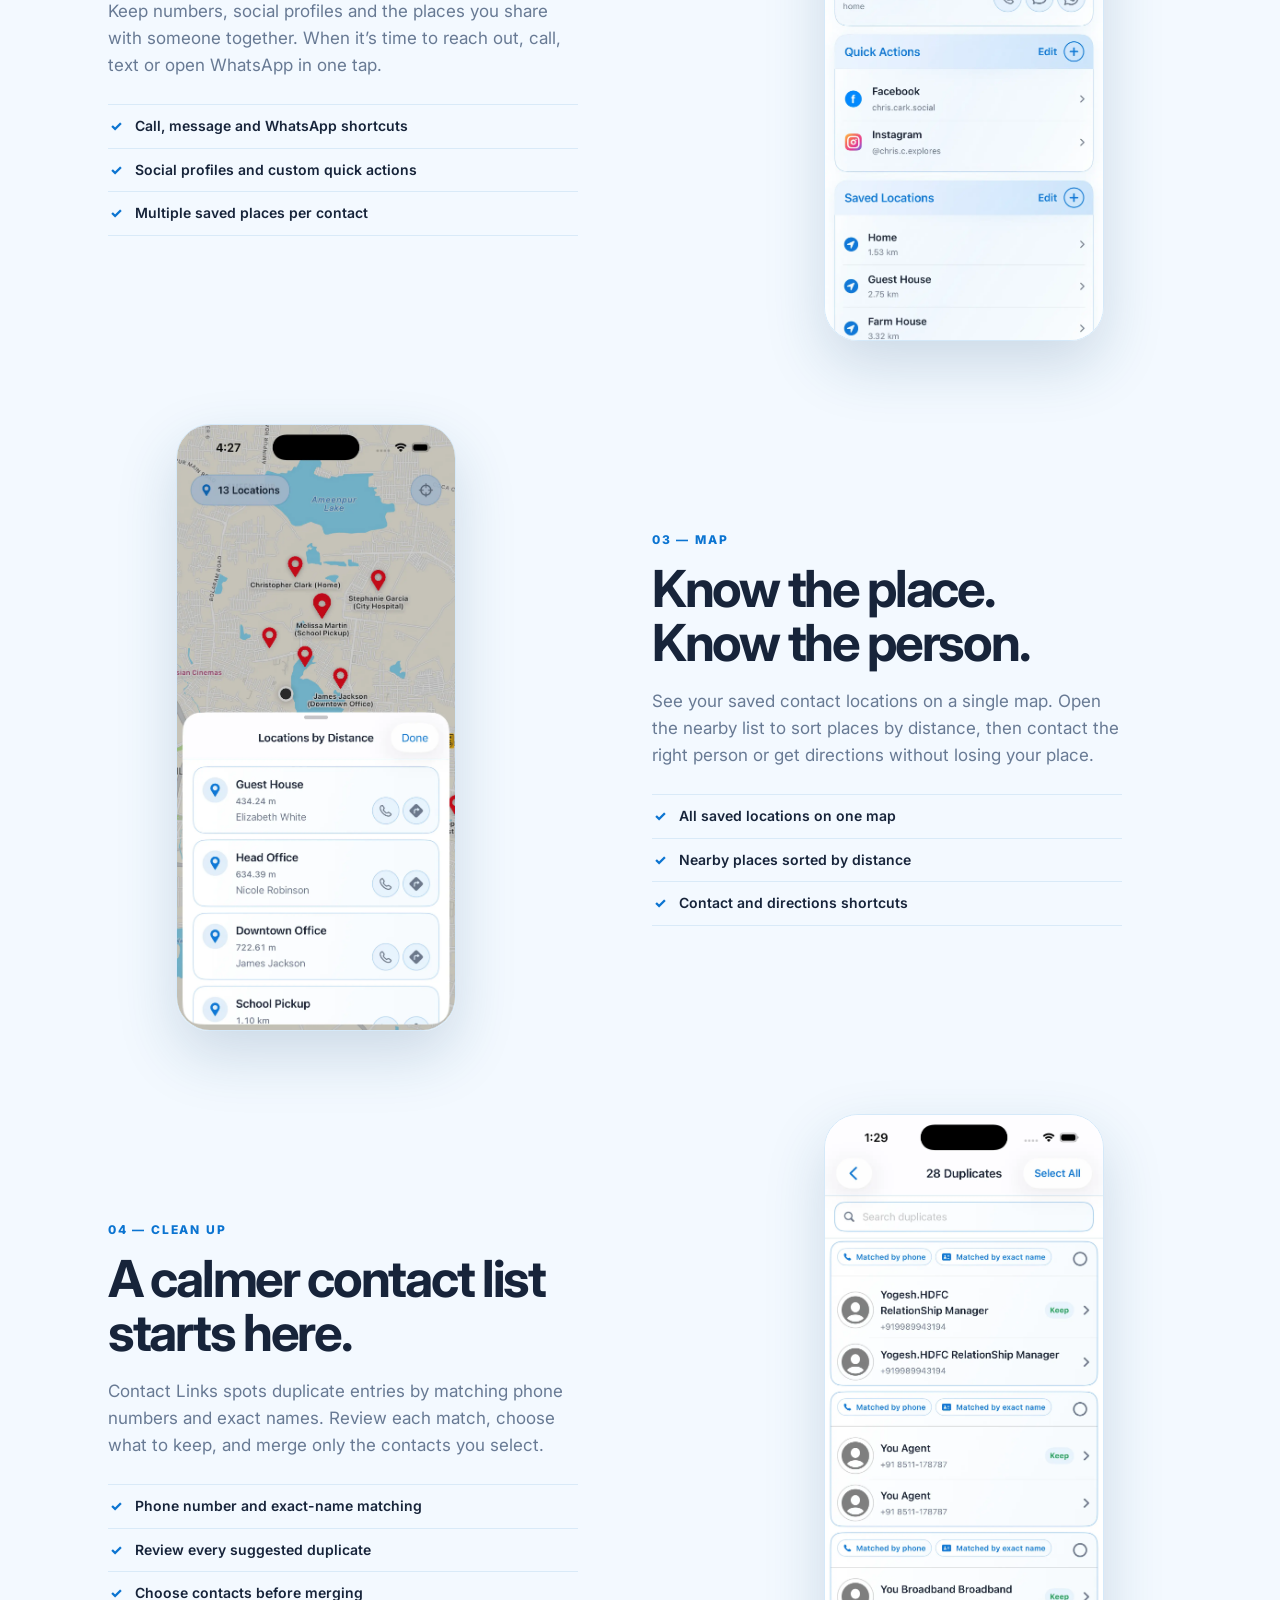
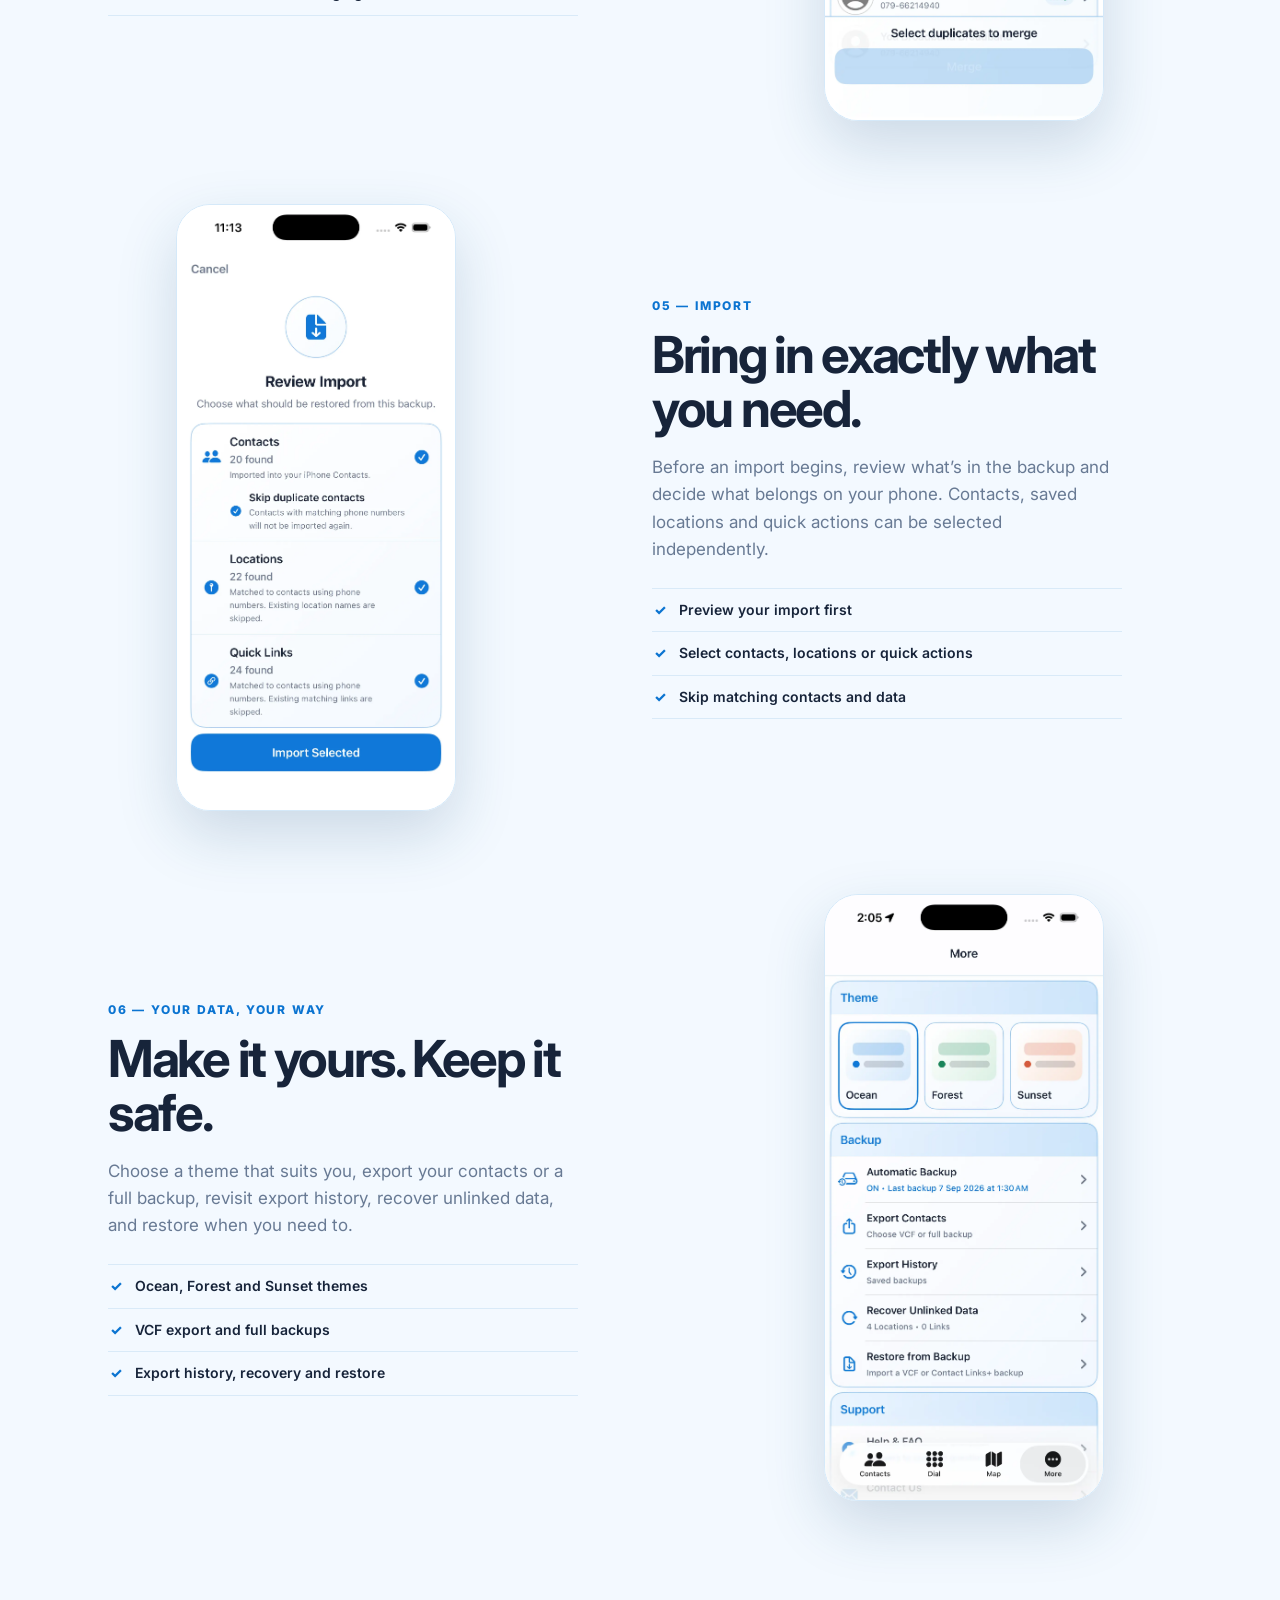
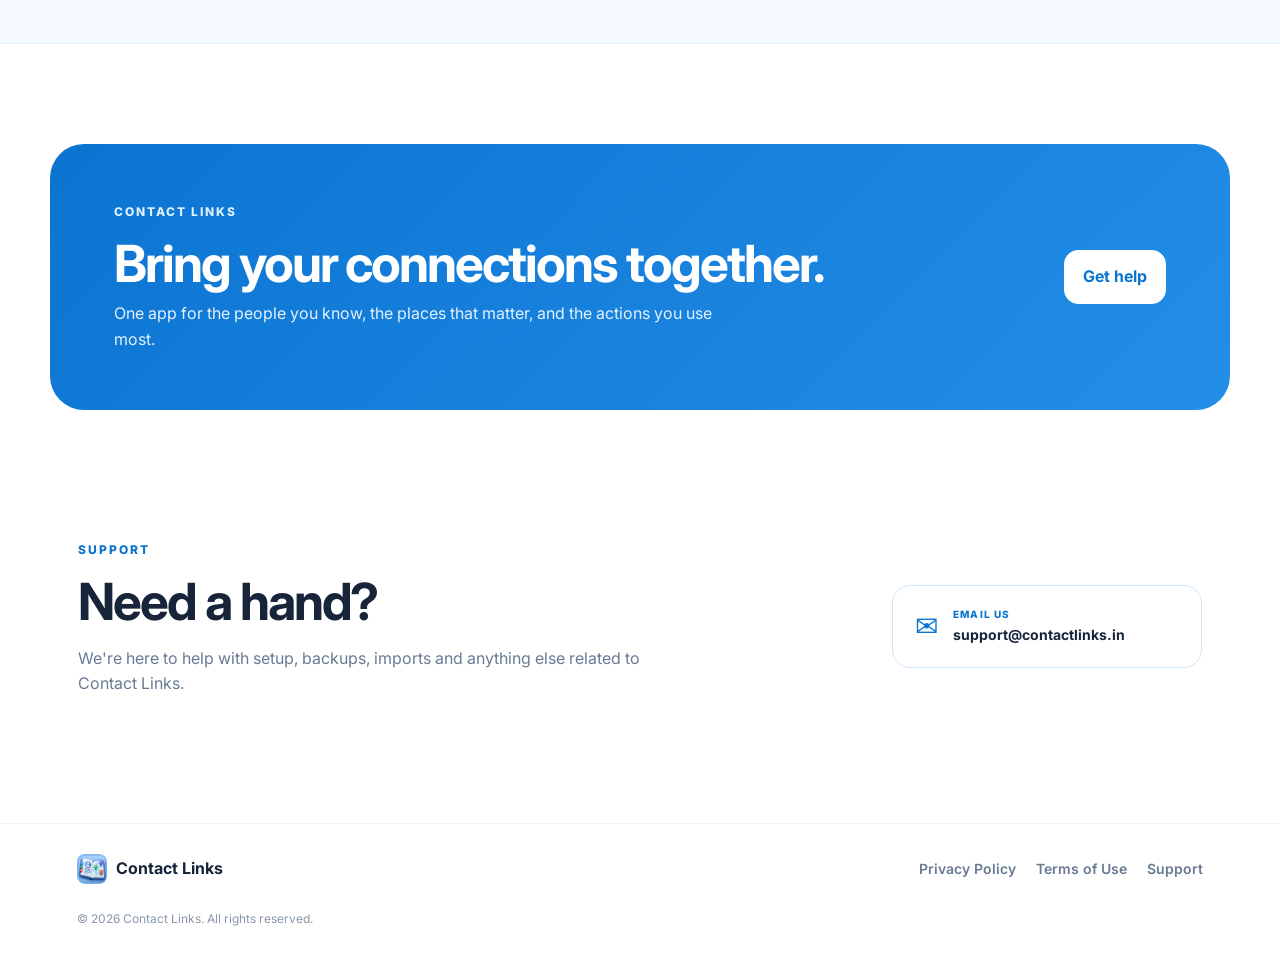
==== commit d602420f: "- Updated web pages for priivacy, support & terms" ====
--- a/index.html
+++ b/index.html
@@ -17,7 +17,7 @@
     </a>
     <nav>
       <a href="#features">Features</a>
-      <a href="#screenshots">Screenshots</a>
+      <a href="#screenshots">How It Works</a>
       <a href="#support">Support</a>
     </nav>
   </header>
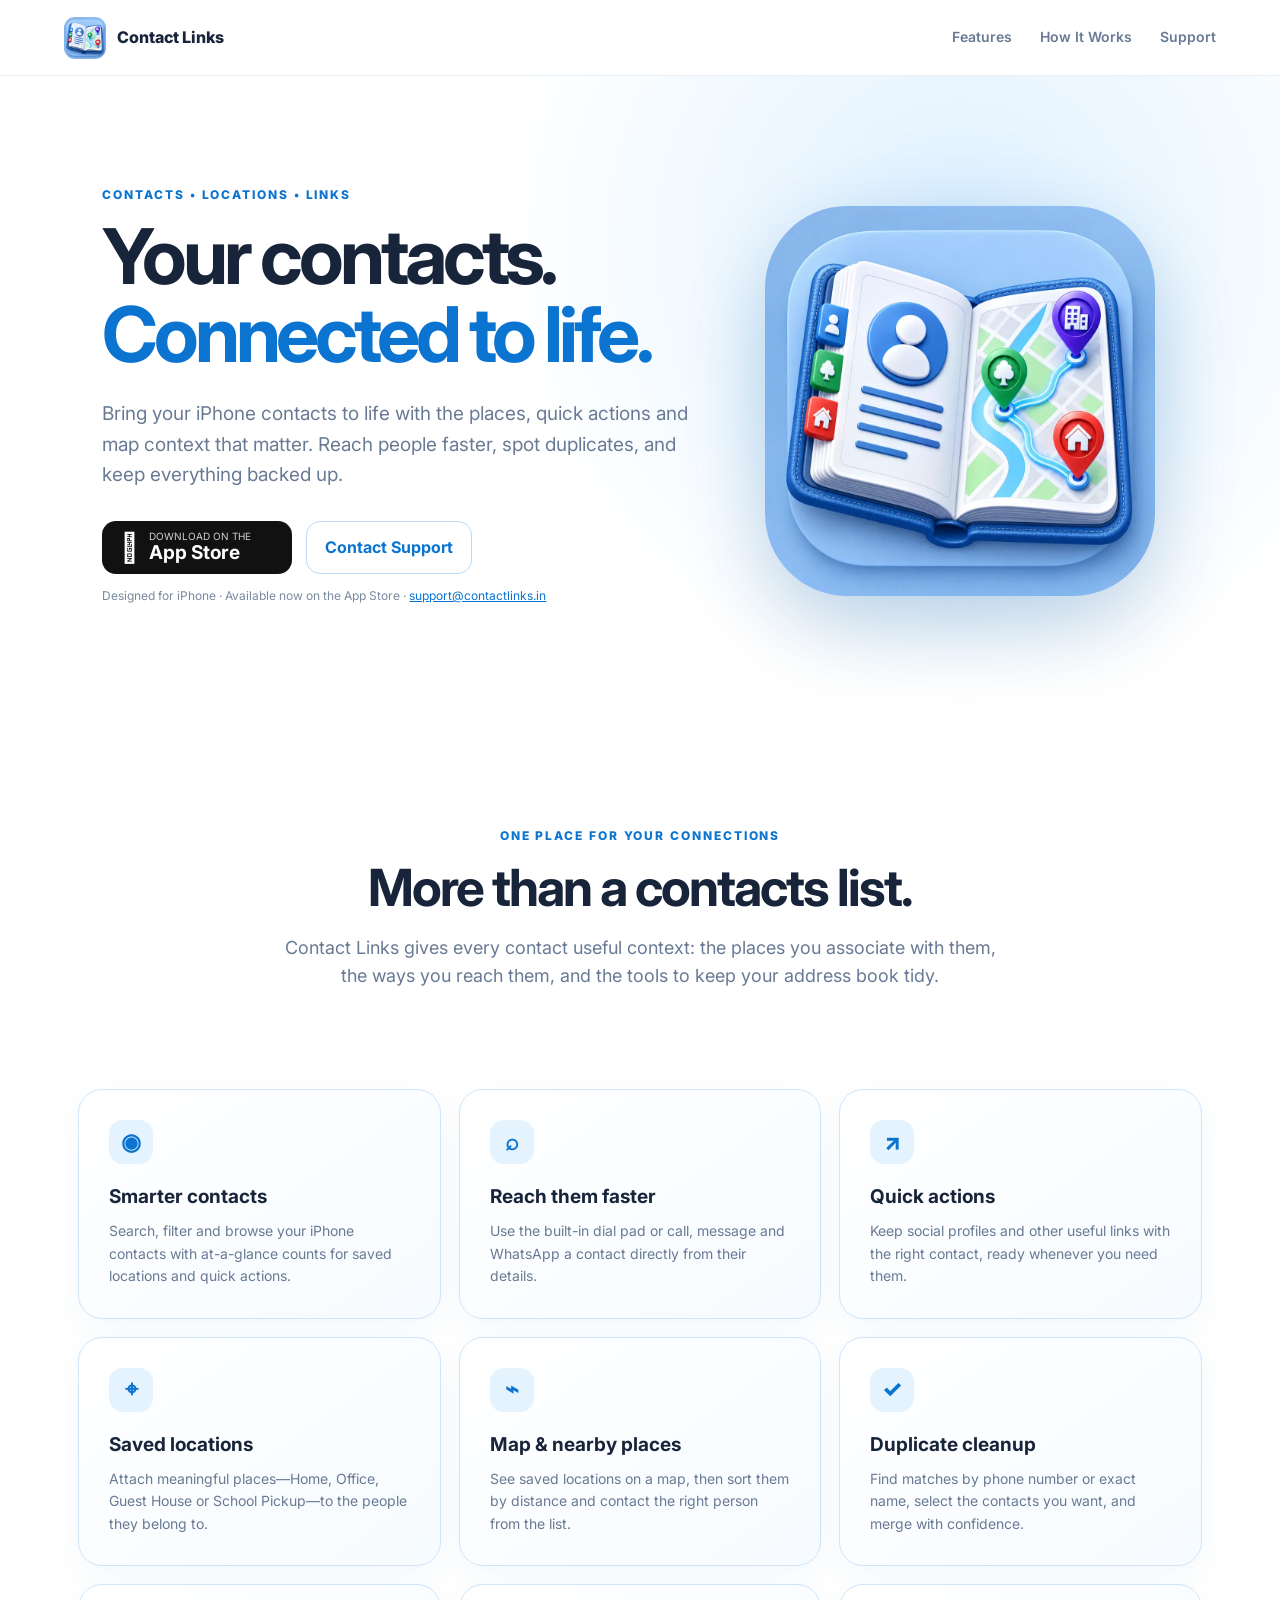
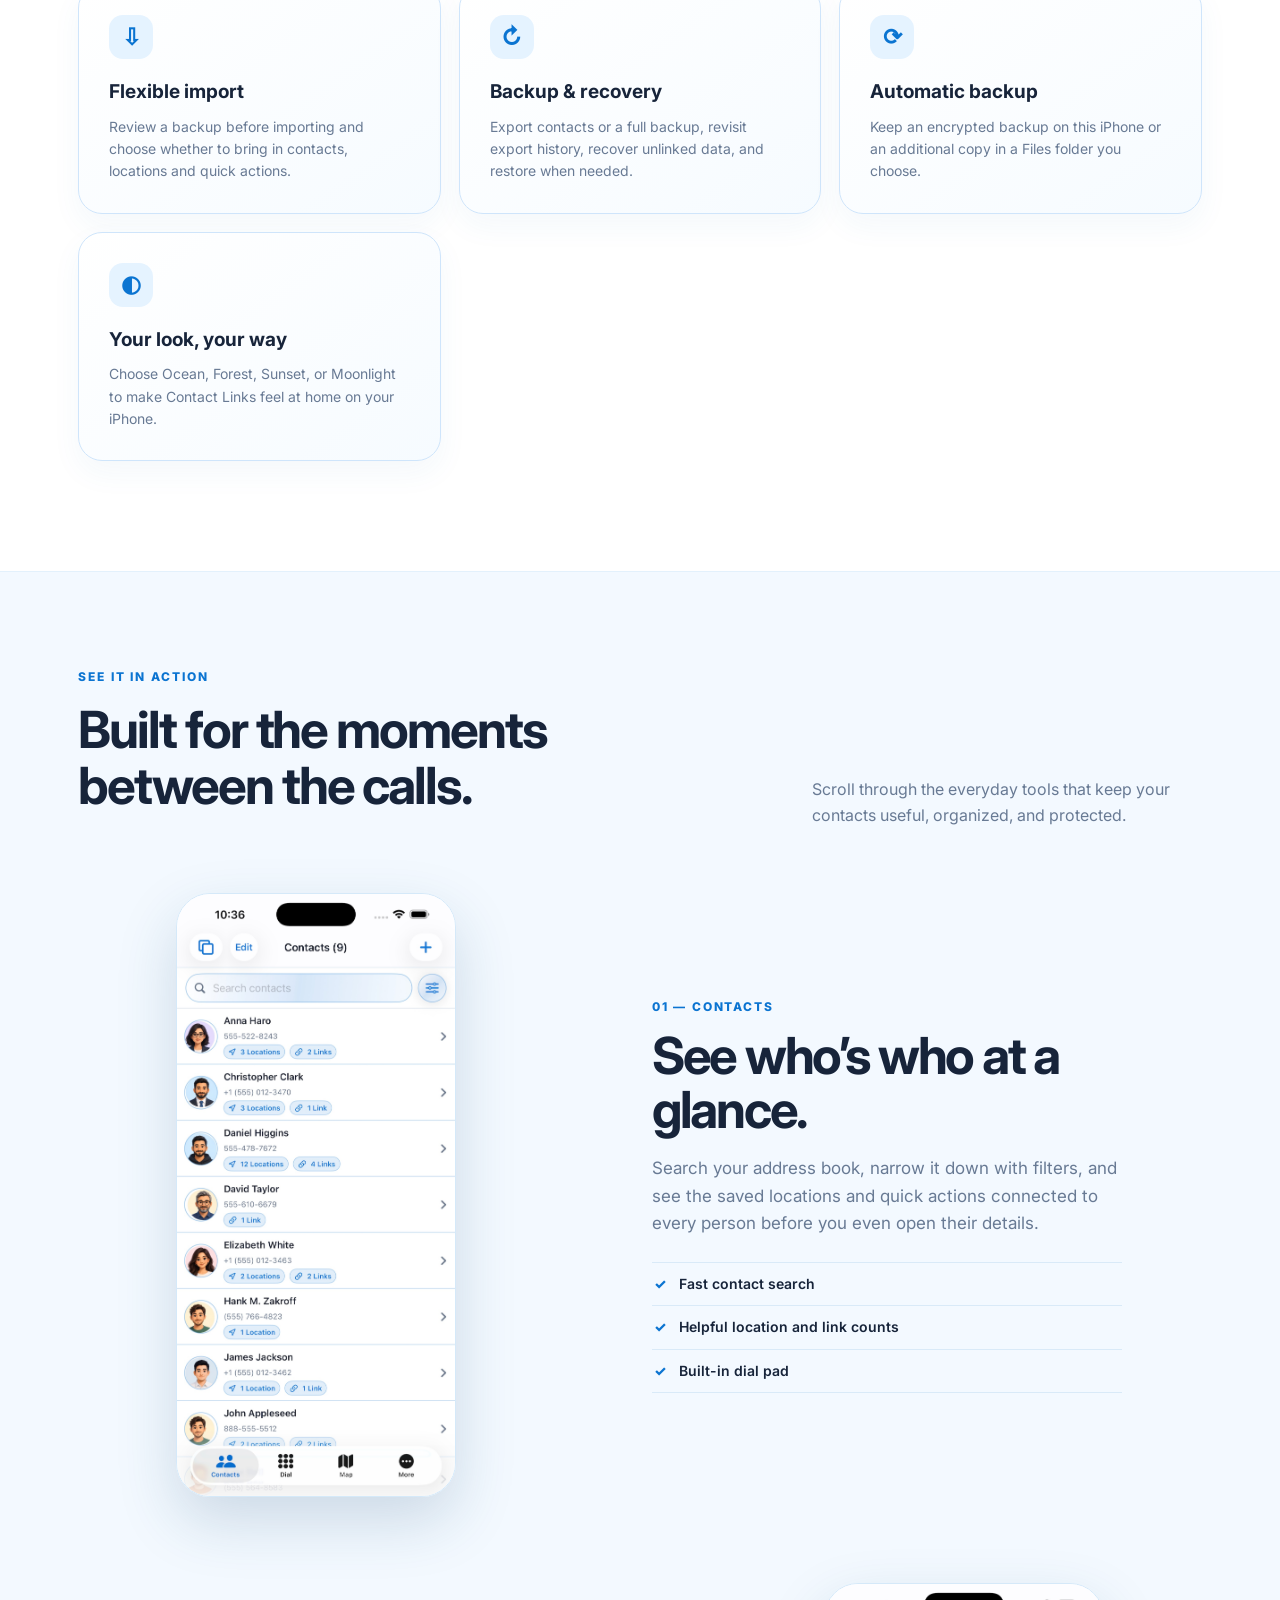
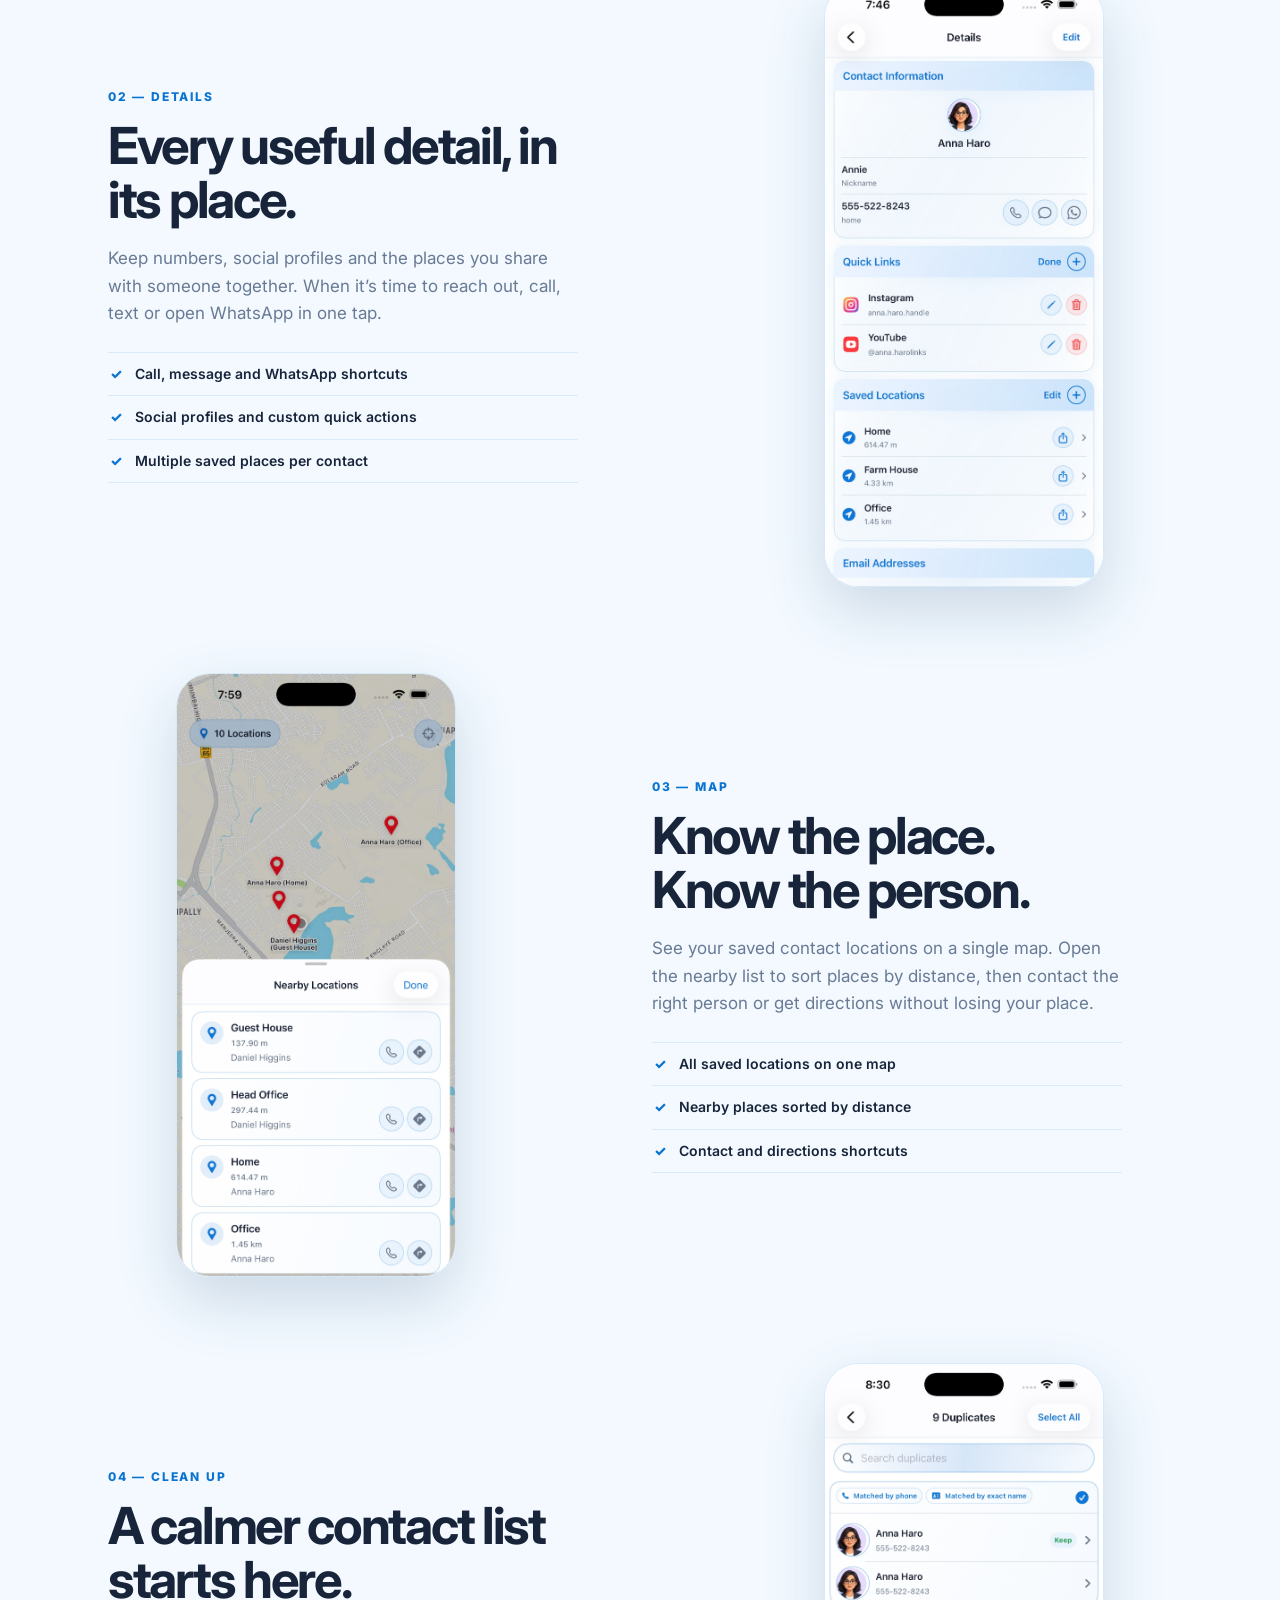
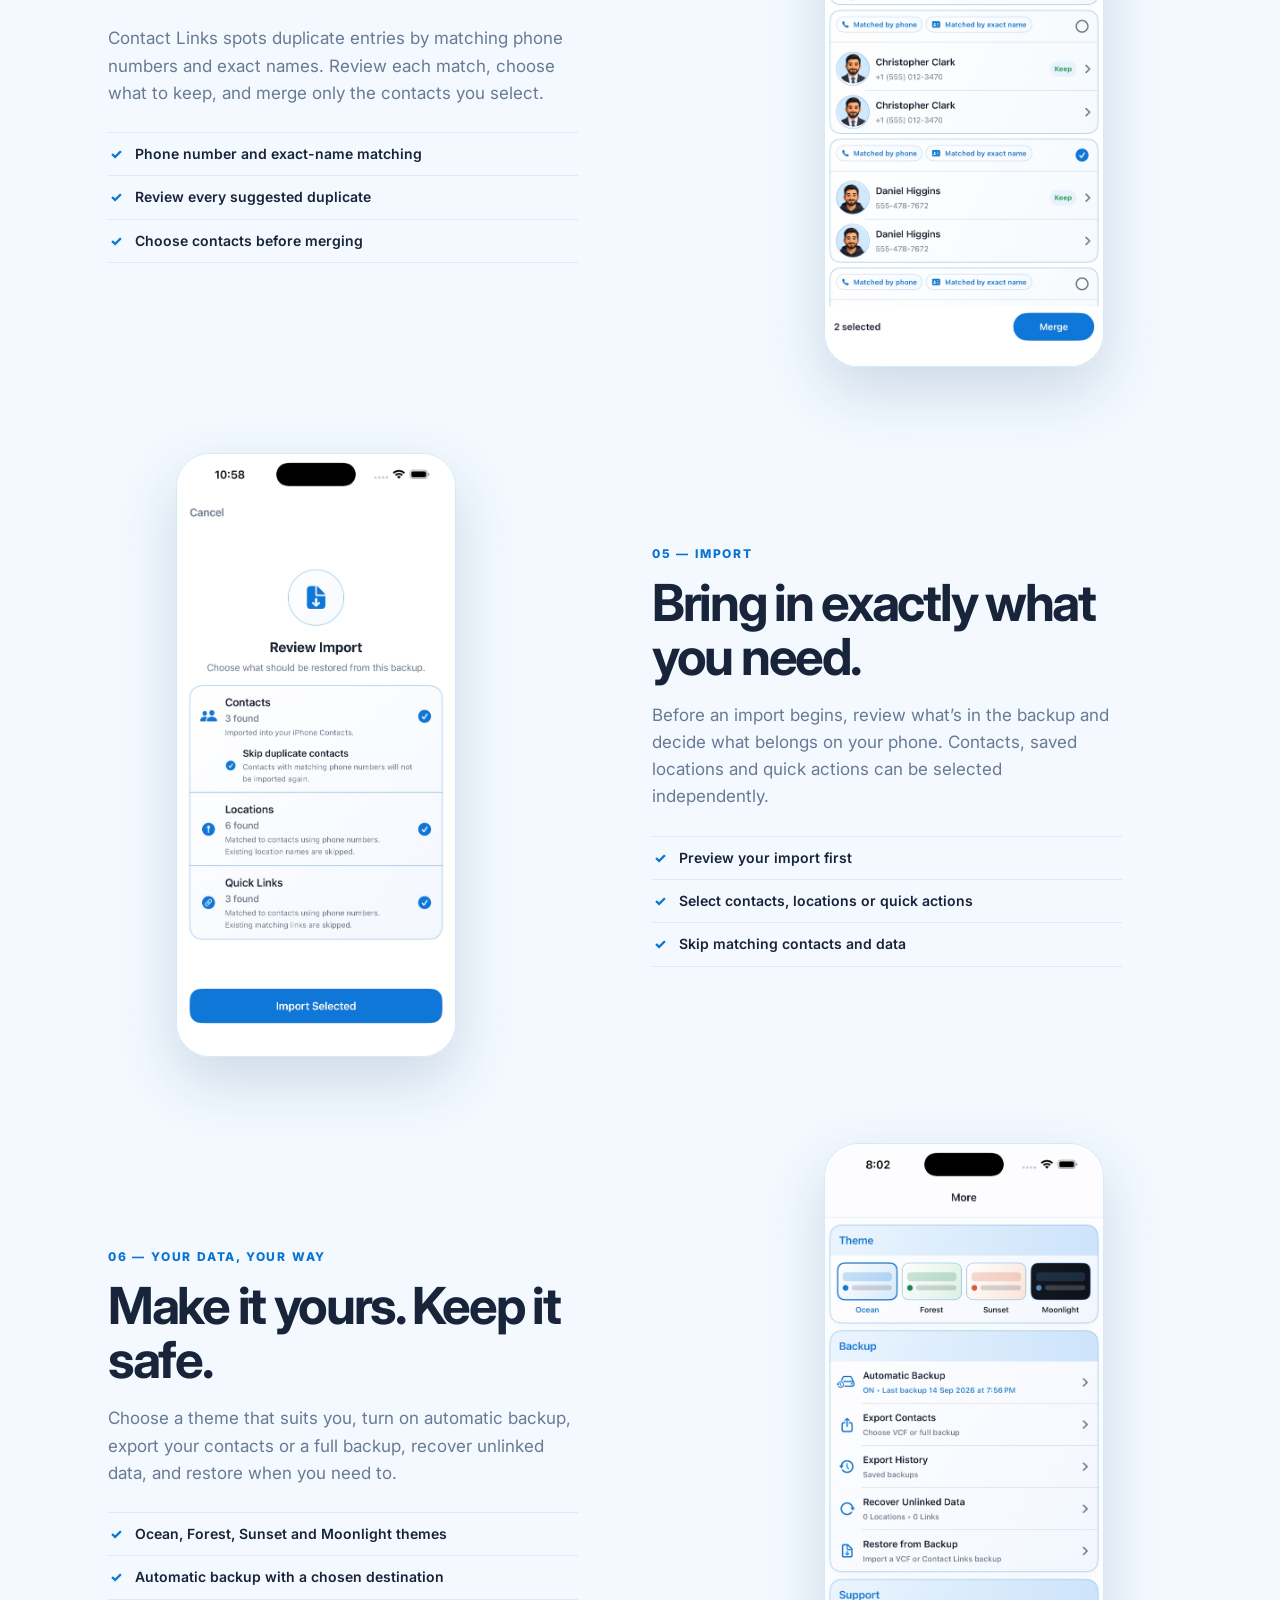
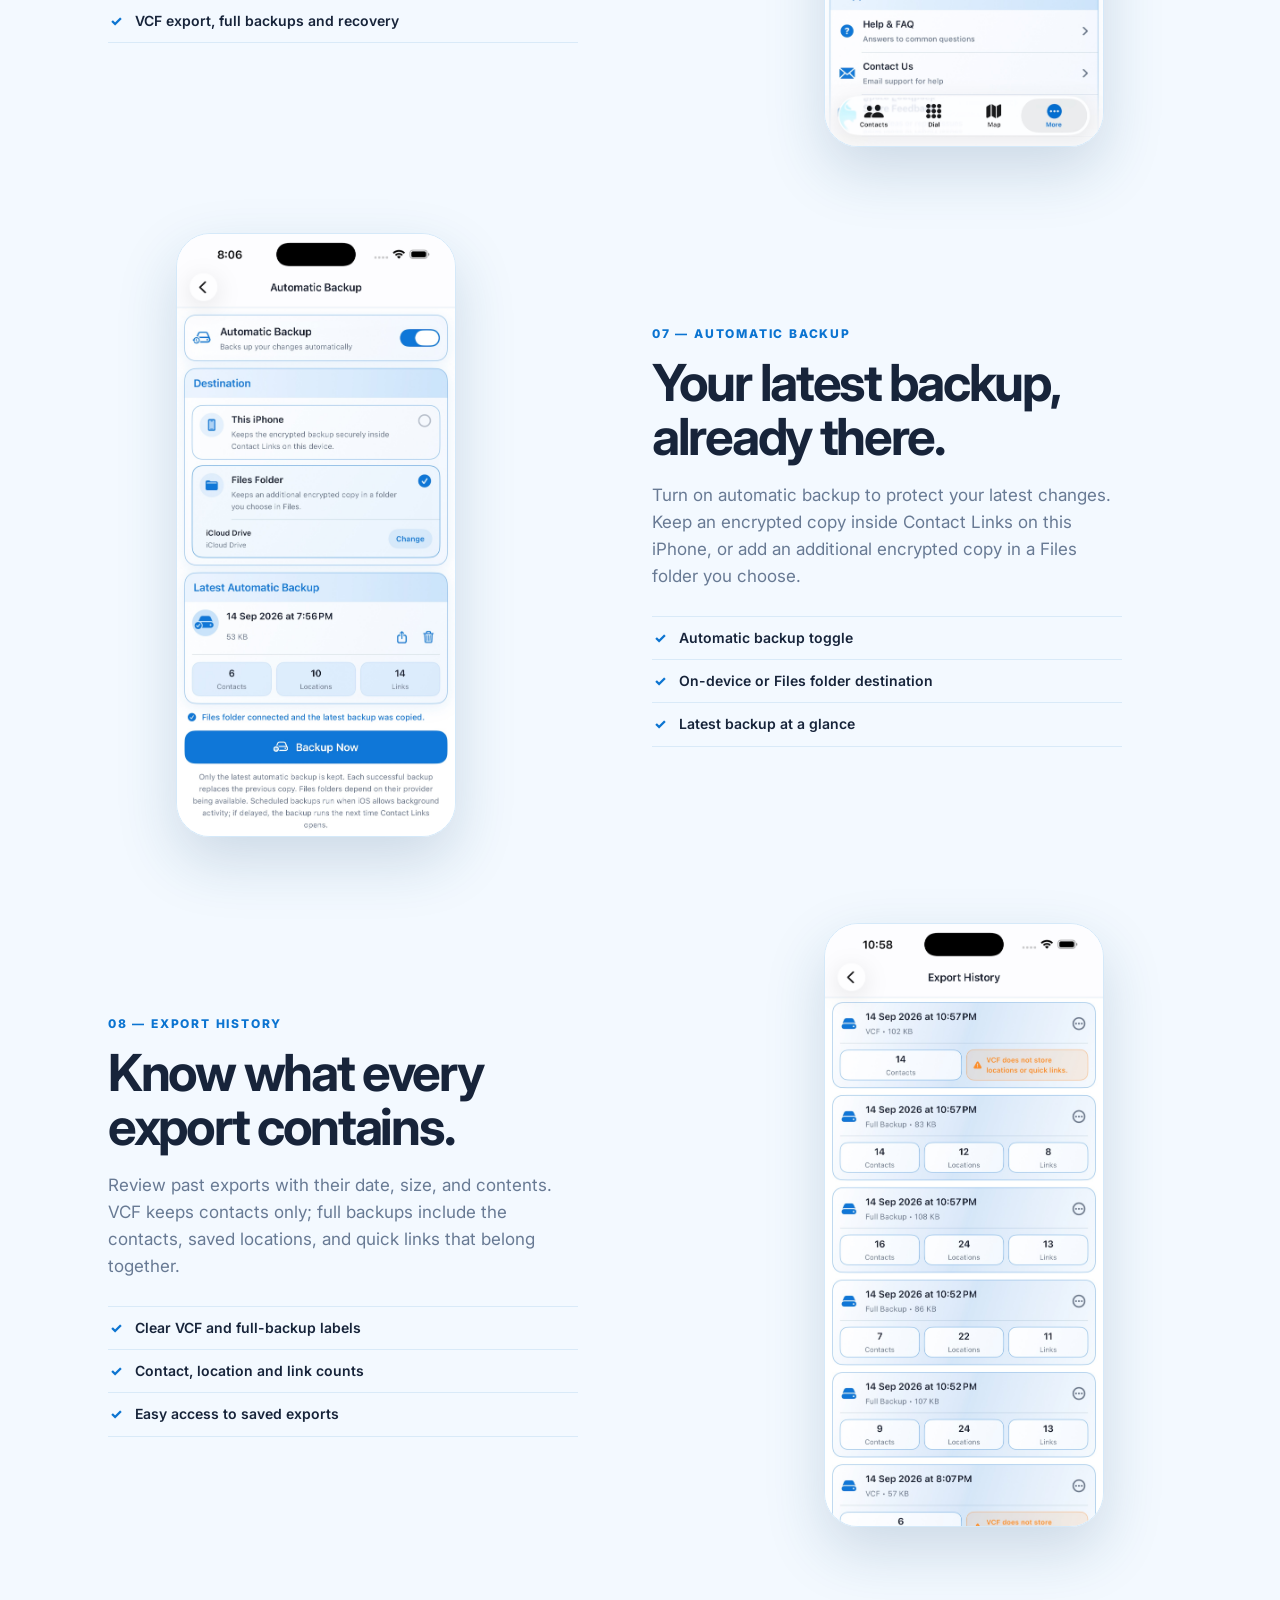
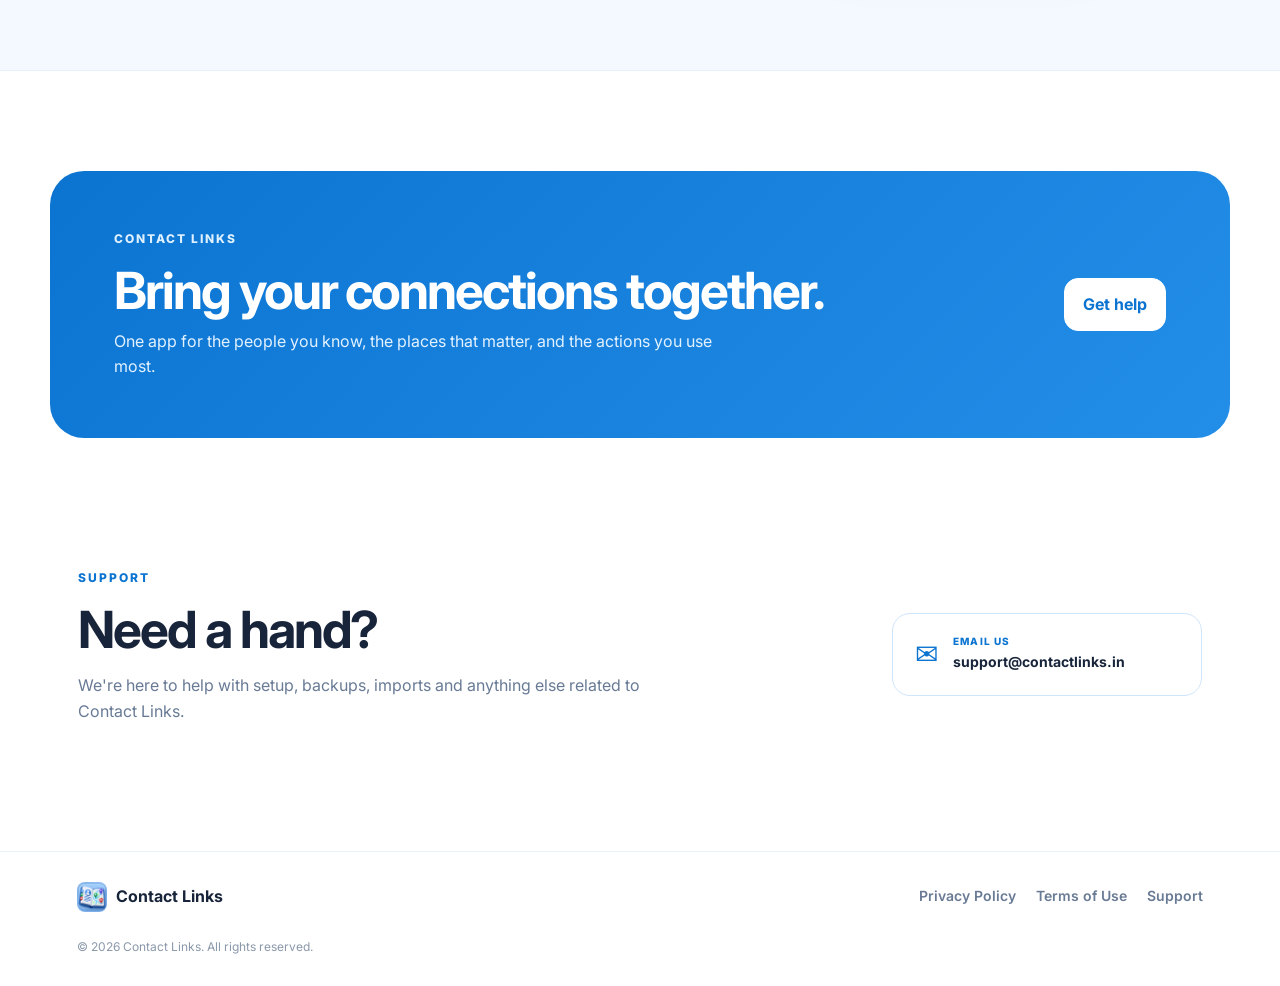
==== commit 35a1aa66: "- Latest v-1.1 adoption" ====
--- a/index.html
+++ b/index.html
@@ -4,7 +4,7 @@
   <meta charset="utf-8">
   <meta name="viewport" content="width=device-width, initial-scale=1">
   <title>Contact Links — Contacts with context</title>
-  <meta name="description" content="Contact Links for iPhone brings contacts, quick actions, saved locations, maps, cleanup and backup tools into one organized place.">
+  <meta name="description" content="Contact Links for iPhone brings contacts, quick actions, saved locations, maps, cleanup, and automatic encrypted backups into one organized place.">
   <meta name="theme-color" content="#0b74d1">
   <link rel="icon" href="assets/icon.webp">
   <link rel="stylesheet" href="styles.css">
@@ -27,7 +27,7 @@
       <div class="hero-copy">
         <div class="eyebrow">CONTACTS • LOCATIONS • LINKS</div>
         <h1>Your contacts.<br><span>Connected to life.</span></h1>
-        <p class="lead">Bring your iPhone contacts to life with the places, quick actions and map context that matter. Reach people faster, spot duplicates and stay organized.</p>
+        <p class="lead">Bring your iPhone contacts to life with the places, quick actions and map context that matter. Reach people faster, spot duplicates, and keep everything backed up.</p>
         <div class="actions">
           <a class="appstore" href="https://apps.apple.com/us/app/contact-links/id6805620629" target="_blank" rel="noopener noreferrer" aria-label="Download Contact Links on the App Store">
             <span class="apple"></span>
@@ -58,38 +58,47 @@
       <article><div class="feature-icon">✓</div><h3>Duplicate cleanup</h3><p>Find matches by phone number or exact name, select the contacts you want, and merge with confidence.</p></article>
       <article><div class="feature-icon">⇩</div><h3>Flexible import</h3><p>Review a backup before importing and choose whether to bring in contacts, locations and quick actions.</p></article>
       <article><div class="feature-icon">↻</div><h3>Backup & recovery</h3><p>Export contacts or a full backup, revisit export history, recover unlinked data, and restore when needed.</p></article>
-      <article><div class="feature-icon">◐</div><h3>Your look, your way</h3><p>Choose an Ocean, Forest or Sunset theme to make Contact Links feel at home on your iPhone.</p></article>
+      <article><div class="feature-icon">⟳</div><h3>Automatic backup</h3><p>Keep an encrypted backup on this iPhone or an additional copy in a Files folder you choose.</p></article>
+      <article><div class="feature-icon">◐</div><h3>Your look, your way</h3><p>Choose Ocean, Forest, Sunset, or Moonlight to make Contact Links feel at home on your iPhone.</p></article>
     </section>
 
     <section id="screenshots" class="screens-section">
       <div class="section-head">
         <div><p class="eyebrow">SEE IT IN ACTION</p><h2>Built for the moments<br>between the calls.</h2></div>
-        <p>Scroll through the everyday tools that turn a contact list into something genuinely useful.</p>
+        <p>Scroll through the everyday tools that keep your contacts useful, organized, and protected.</p>
       </div>
       <div class="showcase">
         <article class="showcase-item">
-          <figure class="phone-shot"><img src="assets/s3.webp" alt="Contact Links searchable contacts list"></figure>
+          <figure class="phone-shot"><img src="assets/v11/contacts.jpg" alt="Contact Links searchable contacts list"></figure>
           <div class="showcase-copy"><p class="step">01 — CONTACTS</p><h3>See who’s who at a glance.</h3><p>Search your address book, narrow it down with filters, and see the saved locations and quick actions connected to every person before you even open their details.</p><ul><li>Fast contact search</li><li>Helpful location and link counts</li><li>Built-in dial pad</li></ul></div>
         </article>
         <article class="showcase-item reverse">
-          <figure class="phone-shot"><img src="assets/s4.webp" alt="Contact Links contact details and quick actions"></figure>
+          <figure class="phone-shot"><img src="assets/v11/contact-details.jpg" alt="Contact Links contact details and quick actions"></figure>
           <div class="showcase-copy"><p class="step">02 — DETAILS</p><h3>Every useful detail, in its place.</h3><p>Keep numbers, social profiles and the places you share with someone together. When it’s time to reach out, call, text or open WhatsApp in one tap.</p><ul><li>Call, message and WhatsApp shortcuts</li><li>Social profiles and custom quick actions</li><li>Multiple saved places per contact</li></ul></div>
         </article>
         <article class="showcase-item">
-          <figure class="phone-shot"><img src="assets/s5.webp" alt="Contact Links map and nearby locations"></figure>
+          <figure class="phone-shot"><img src="assets/v11/map.jpg" alt="Contact Links map and nearby locations"></figure>
           <div class="showcase-copy"><p class="step">03 — MAP</p><h3>Know the place. Know the person.</h3><p>See your saved contact locations on a single map. Open the nearby list to sort places by distance, then contact the right person or get directions without losing your place.</p><ul><li>All saved locations on one map</li><li>Nearby places sorted by distance</li><li>Contact and directions shortcuts</li></ul></div>
         </article>
         <article class="showcase-item reverse">
-          <figure class="phone-shot"><img src="assets/s2.webp" alt="Contact Links duplicate management screen"></figure>
+          <figure class="phone-shot"><img src="assets/v11/duplicate-cleanup.jpg" alt="Contact Links duplicate management screen"></figure>
           <div class="showcase-copy"><p class="step">04 — CLEAN UP</p><h3>A calmer contact list starts here.</h3><p>Contact Links spots duplicate entries by matching phone numbers and exact names. Review each match, choose what to keep, and merge only the contacts you select.</p><ul><li>Phone number and exact-name matching</li><li>Review every suggested duplicate</li><li>Choose contacts before merging</li></ul></div>
         </article>
         <article class="showcase-item">
-          <figure class="phone-shot"><img src="assets/s1.webp" alt="Contact Links selectable import screen"></figure>
+          <figure class="phone-shot"><img src="assets/v11/selective-import.jpg" alt="Contact Links selectable import screen"></figure>
           <div class="showcase-copy"><p class="step">05 — IMPORT</p><h3>Bring in exactly what you need.</h3><p>Before an import begins, review what’s in the backup and decide what belongs on your phone. Contacts, saved locations and quick actions can be selected independently.</p><ul><li>Preview your import first</li><li>Select contacts, locations or quick actions</li><li>Skip matching contacts and data</li></ul></div>
         </article>
         <article class="showcase-item reverse">
-          <figure class="phone-shot"><img src="assets/s6.webp" alt="Contact Links themes and backup tools"></figure>
-          <div class="showcase-copy"><p class="step">06 — YOUR DATA, YOUR WAY</p><h3>Make it yours. Keep it safe.</h3><p>Choose a theme that suits you, export your contacts or a full backup, revisit export history, recover unlinked data, and restore when you need to.</p><ul><li>Ocean, Forest and Sunset themes</li><li>VCF export and full backups</li><li>Export history, recovery and restore</li></ul></div>
+          <figure class="phone-shot"><img src="assets/v11/more-and-backup.jpg" alt="Contact Links themes and backup tools"></figure>
+          <div class="showcase-copy"><p class="step">06 — YOUR DATA, YOUR WAY</p><h3>Make it yours. Keep it safe.</h3><p>Choose a theme that suits you, turn on automatic backup, export your contacts or a full backup, recover unlinked data, and restore when you need to.</p><ul><li>Ocean, Forest, Sunset and Moonlight themes</li><li>Automatic backup with a chosen destination</li><li>VCF export, full backups and recovery</li></ul></div>
+        </article>
+        <article class="showcase-item">
+          <figure class="phone-shot"><img src="assets/v11/automatic-backup.jpg" alt="Contact Links automatic backup settings"></figure>
+          <div class="showcase-copy"><p class="step">07 — AUTOMATIC BACKUP</p><h3>Your latest backup, already there.</h3><p>Turn on automatic backup to protect your latest changes. Keep an encrypted copy inside Contact Links on this iPhone, or add an additional encrypted copy in a Files folder you choose.</p><ul><li>Automatic backup toggle</li><li>On-device or Files folder destination</li><li>Latest backup at a glance</li></ul></div>
+        </article>
+        <article class="showcase-item reverse">
+          <figure class="phone-shot"><img src="assets/v11/export-history.jpg" alt="Contact Links export history"></figure>
+          <div class="showcase-copy"><p class="step">08 — EXPORT HISTORY</p><h3>Know what every export contains.</h3><p>Review past exports with their date, size, and contents. VCF keeps contacts only; full backups include the contacts, saved locations, and quick links that belong together.</p><ul><li>Clear VCF and full-backup labels</li><li>Contact, location and link counts</li><li>Easy access to saved exports</li></ul></div>
         </article>
       </div>
     </section>
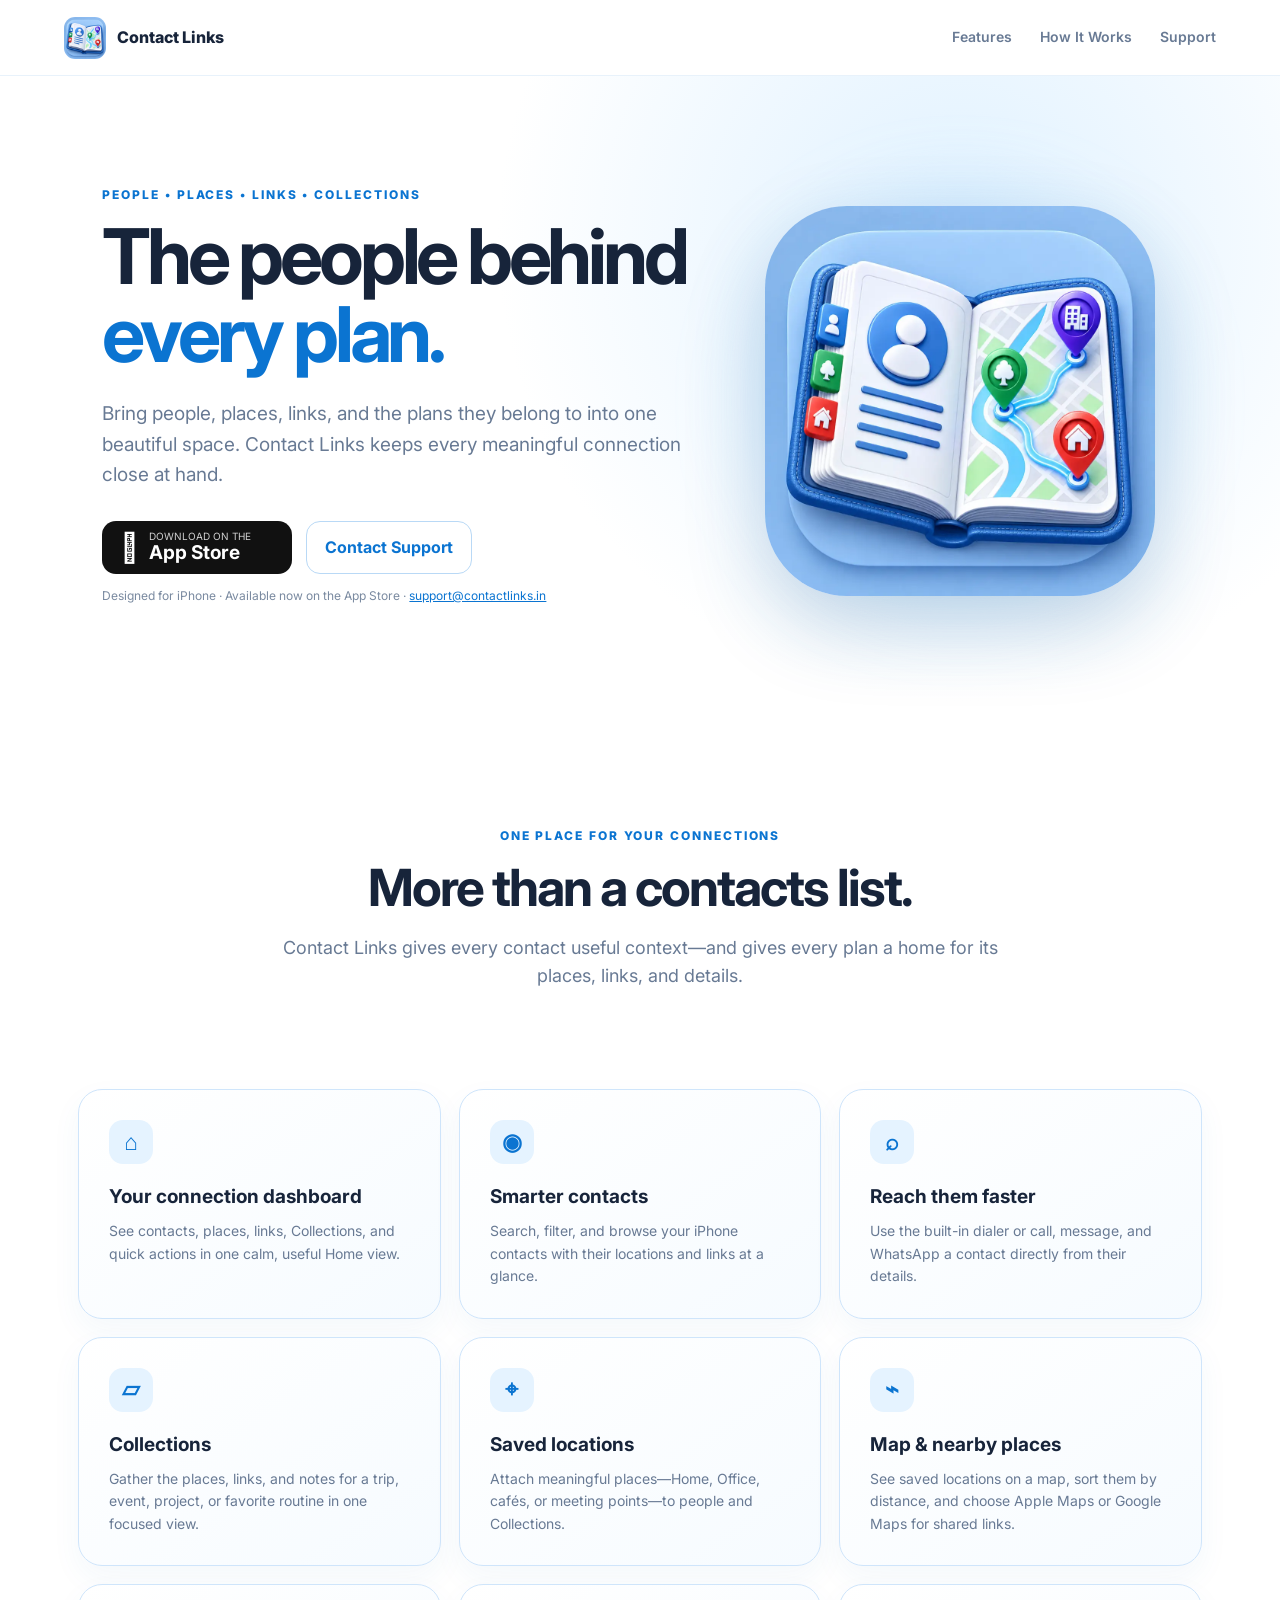
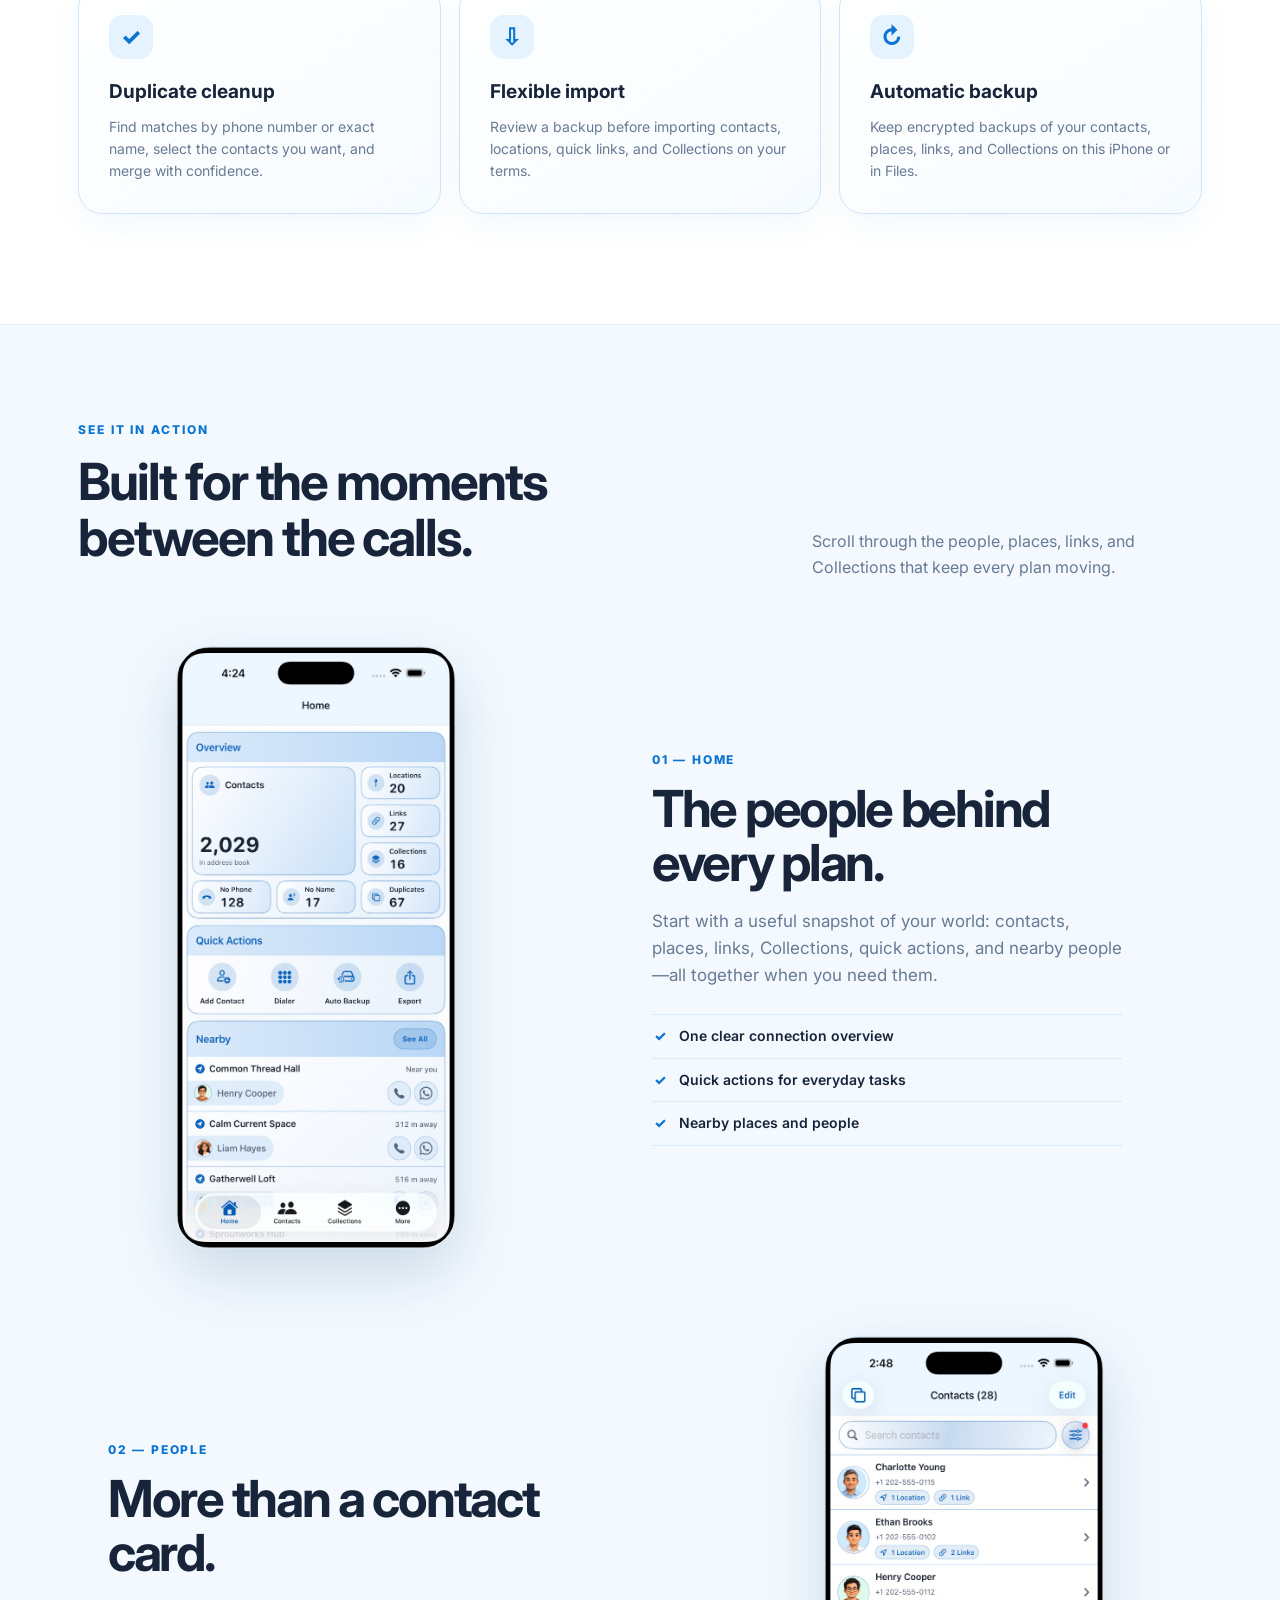
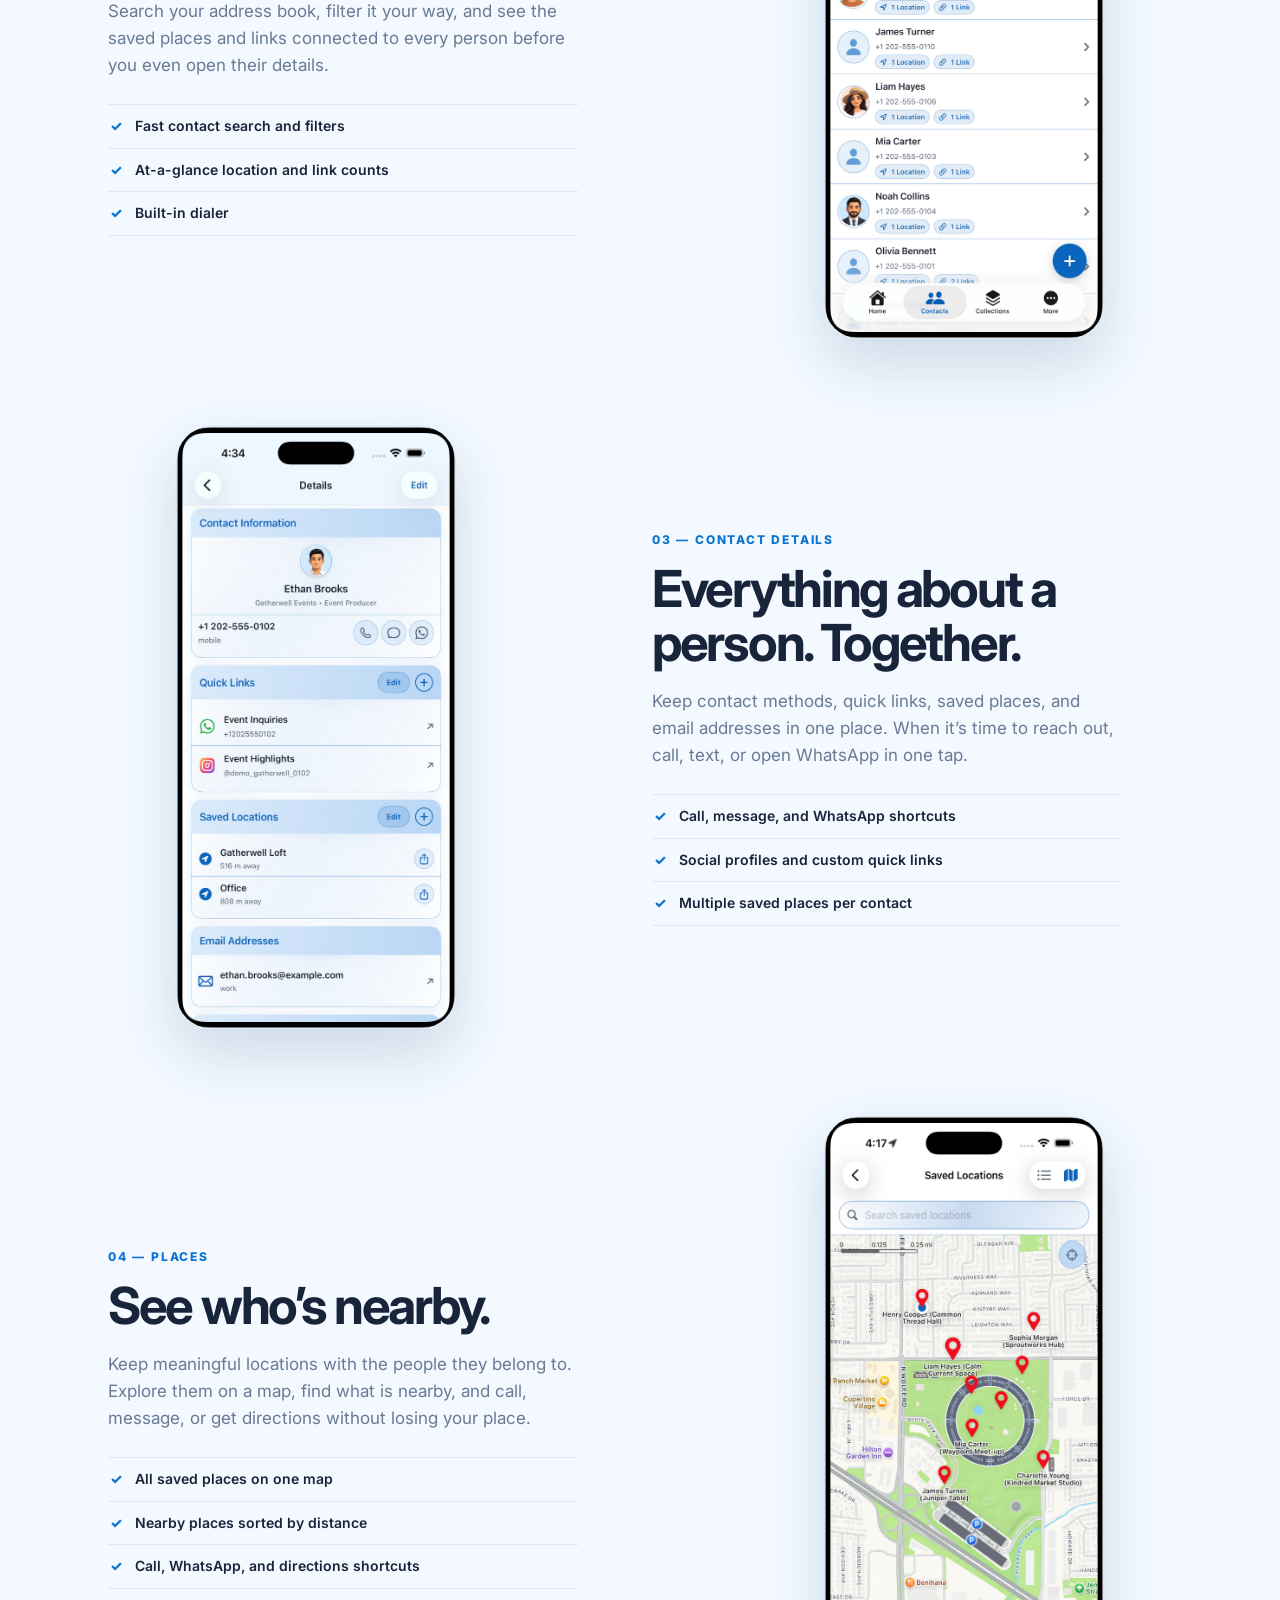
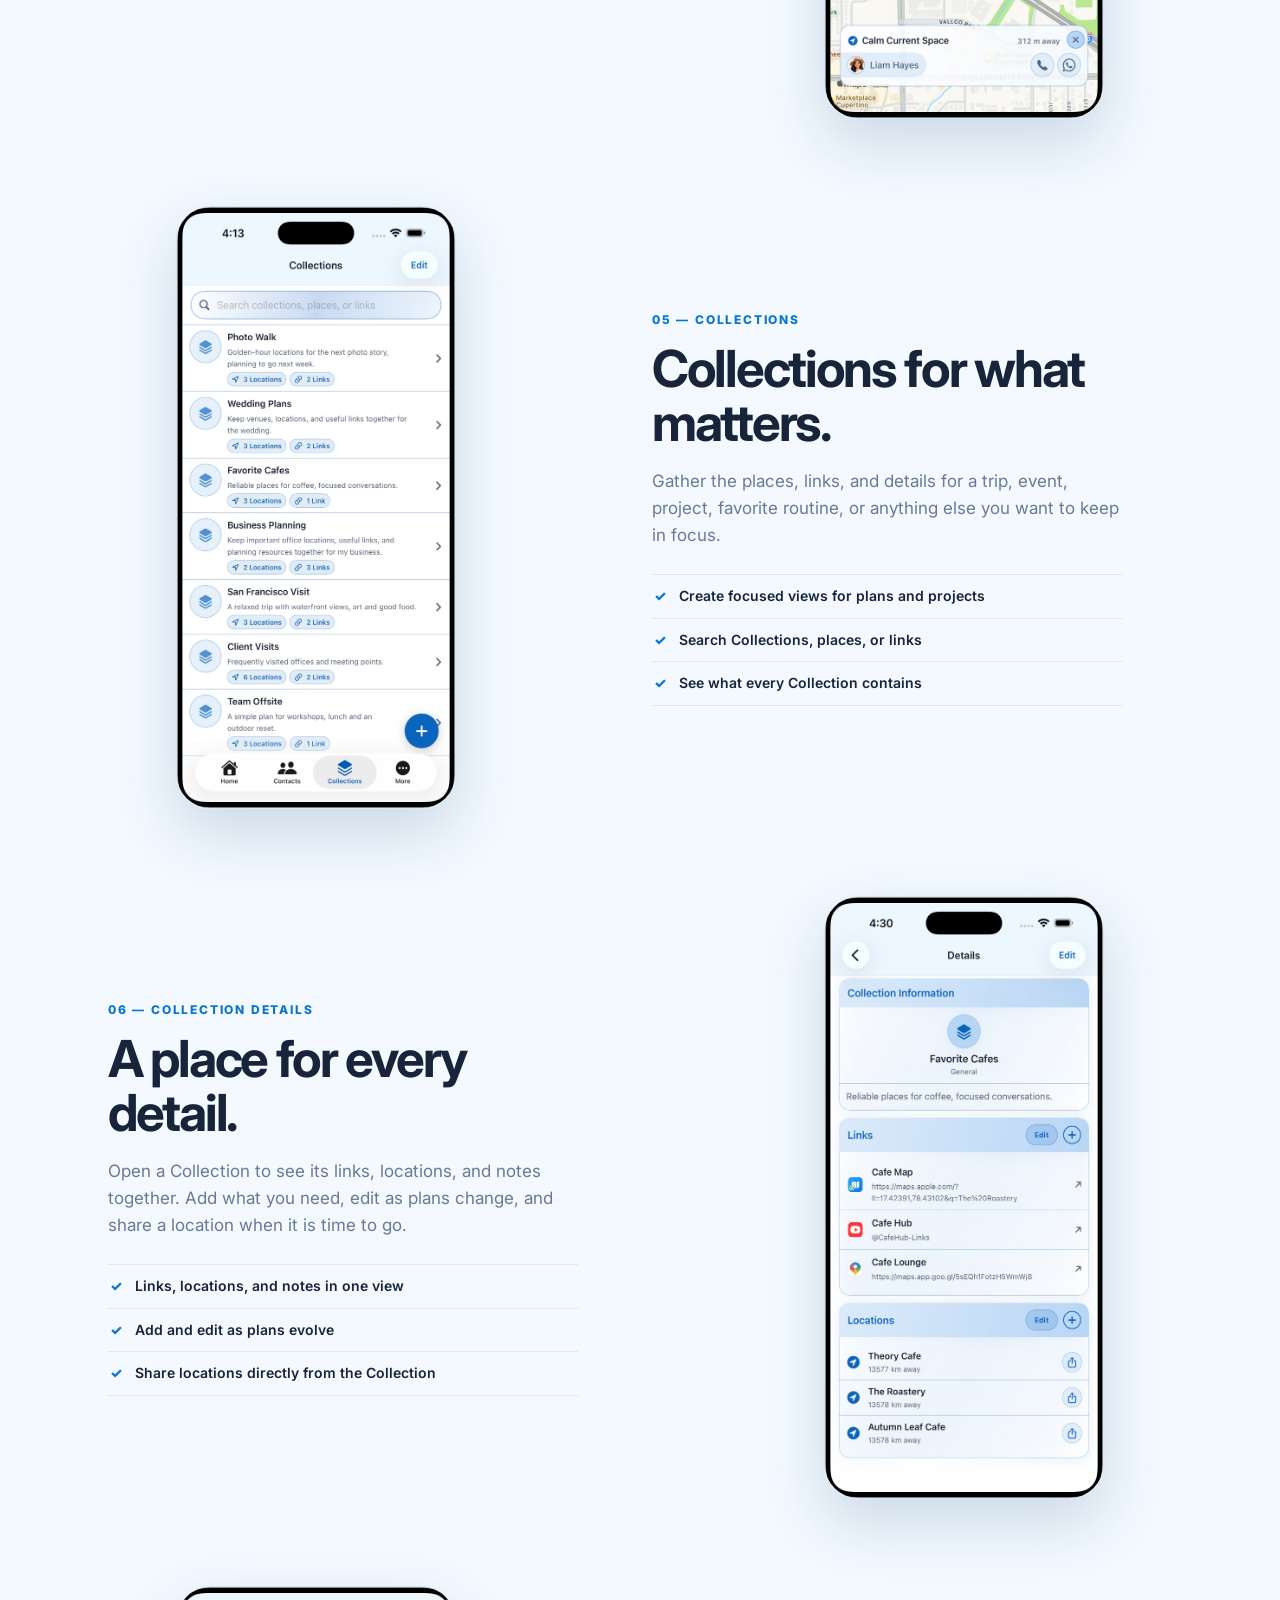
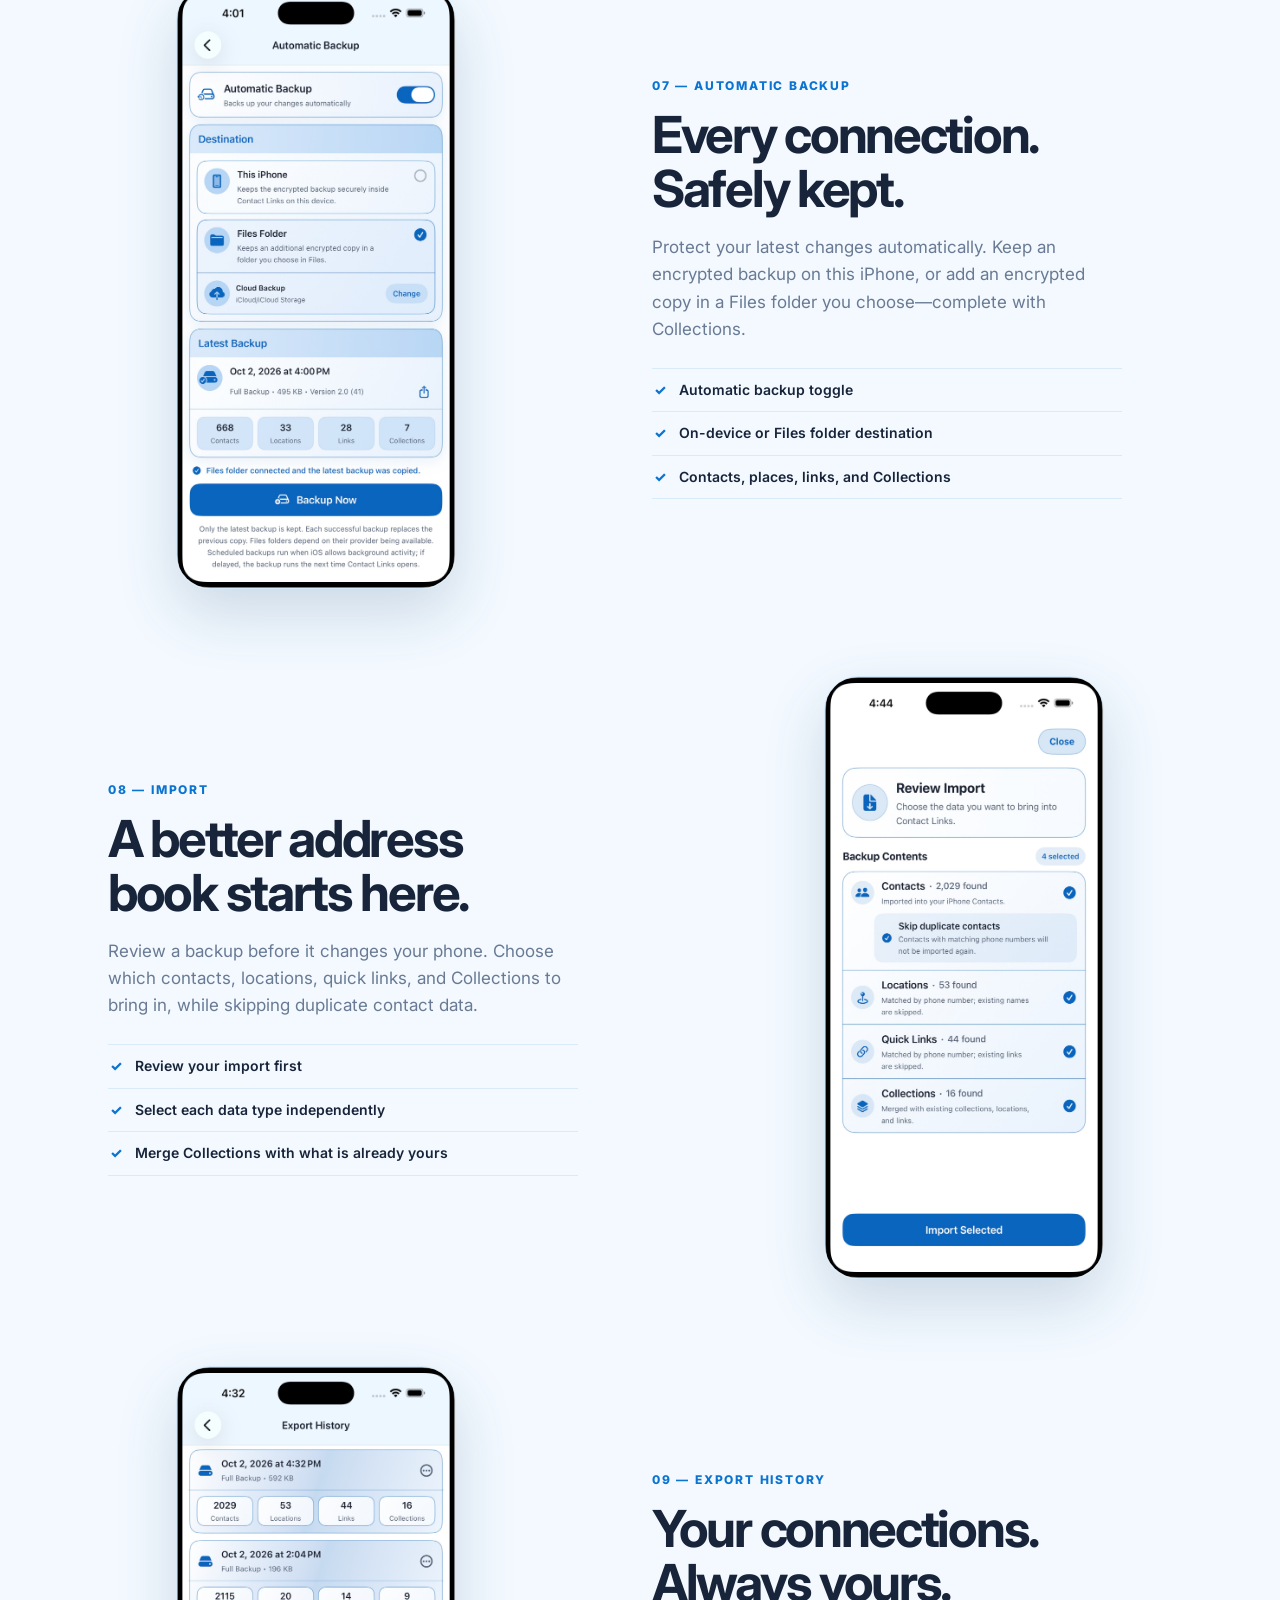
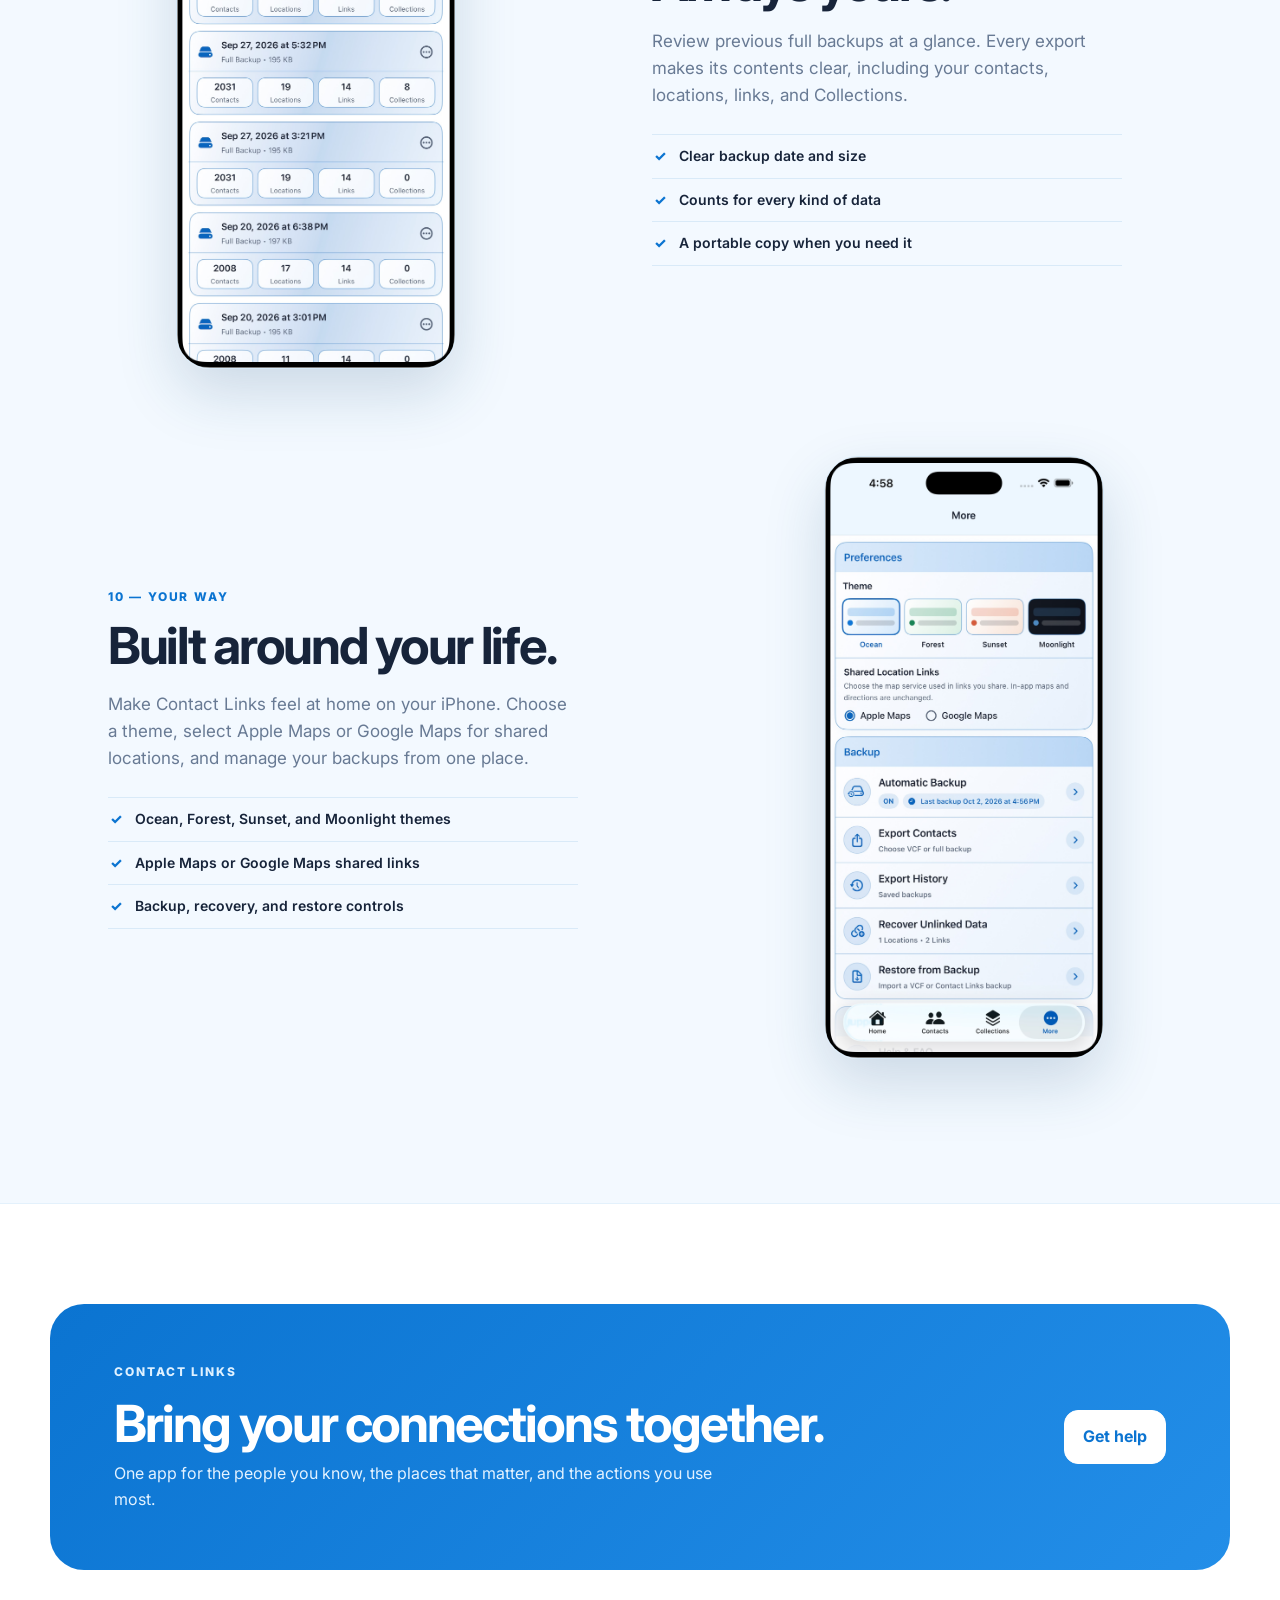
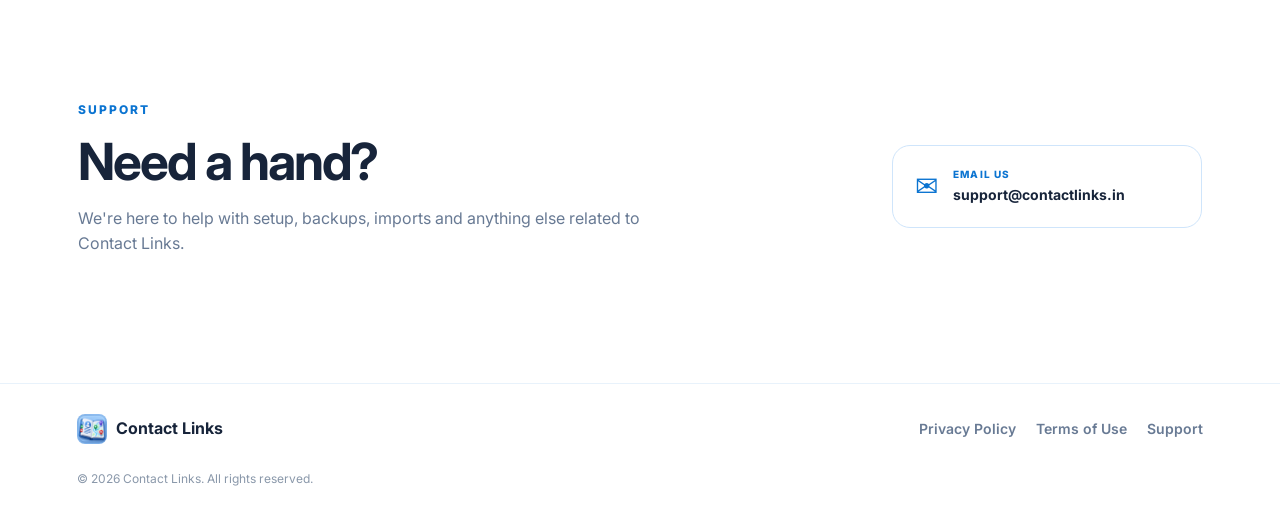
==== commit 551f4b4d: "App version 2.0 changes" ====
--- a/index.html
+++ b/index.html
@@ -3,8 +3,8 @@
 <head>
   <meta charset="utf-8">
   <meta name="viewport" content="width=device-width, initial-scale=1">
-  <title>Contact Links — Contacts with context</title>
-  <meta name="description" content="Contact Links for iPhone brings contacts, quick actions, saved locations, maps, cleanup, and automatic encrypted backups into one organized place.">
+  <title>Contact Links — People, places, and plans together</title>
+  <meta name="description" content="Contact Links for iPhone brings people, places, links, Collections, maps, cleanup, and encrypted backups into one organized place.">
   <meta name="theme-color" content="#0b74d1">
   <link rel="icon" href="assets/icon.webp">
   <link rel="stylesheet" href="styles.css">
@@ -25,9 +25,9 @@
   <main id="top">
     <section class="hero">
       <div class="hero-copy">
-        <div class="eyebrow">CONTACTS • LOCATIONS • LINKS</div>
-        <h1>Your contacts.<br><span>Connected to life.</span></h1>
-        <p class="lead">Bring your iPhone contacts to life with the places, quick actions and map context that matter. Reach people faster, spot duplicates, and keep everything backed up.</p>
+        <div class="eyebrow">PEOPLE • PLACES • LINKS • COLLECTIONS</div>
+        <h1>The people behind<br><span>every plan.</span></h1>
+        <p class="lead">Bring people, places, links, and the plans they belong to into one beautiful space. Contact Links keeps every meaningful connection close at hand.</p>
         <div class="actions">
           <a class="appstore" href="https://apps.apple.com/us/app/contact-links/id6805620629" target="_blank" rel="noopener noreferrer" aria-label="Download Contact Links on the App Store">
             <span class="apple"></span>
@@ -39,66 +39,73 @@
       </div>
       <div class="hero-art">
         <div class="glow"></div>
-        <img src="assets/icon.webp" alt="Contact Links icon">
+        <img src="assets/icon.webp" alt="Contact Links app icon">
       </div>
     </section>
 
     <section class="intro">
       <p class="eyebrow">ONE PLACE FOR YOUR CONNECTIONS</p>
       <h2>More than a contacts list.</h2>
-      <p>Contact Links gives every contact useful context: the places you associate with them, the ways you reach them, and the tools to keep your address book tidy.</p>
+      <p>Contact Links gives every contact useful context—and gives every plan a home for its places, links, and details.</p>
     </section>
 
     <section id="features" class="features">
-      <article><div class="feature-icon">◉</div><h3>Smarter contacts</h3><p>Search, filter and browse your iPhone contacts with at-a-glance counts for saved locations and quick actions.</p></article>
-      <article><div class="feature-icon">⌕</div><h3>Reach them faster</h3><p>Use the built-in dial pad or call, message and WhatsApp a contact directly from their details.</p></article>
-      <article><div class="feature-icon">↗</div><h3>Quick actions</h3><p>Keep social profiles and other useful links with the right contact, ready whenever you need them.</p></article>
-      <article><div class="feature-icon">⌖</div><h3>Saved locations</h3><p>Attach meaningful places—Home, Office, Guest House or School Pickup—to the people they belong to.</p></article>
-      <article><div class="feature-icon">⌁</div><h3>Map & nearby places</h3><p>See saved locations on a map, then sort them by distance and contact the right person from the list.</p></article>
+      <article><div class="feature-icon">⌂</div><h3>Your connection dashboard</h3><p>See contacts, places, links, Collections, and quick actions in one calm, useful Home view.</p></article>
+      <article><div class="feature-icon">◉</div><h3>Smarter contacts</h3><p>Search, filter, and browse your iPhone contacts with their locations and links at a glance.</p></article>
+      <article><div class="feature-icon">⌕</div><h3>Reach them faster</h3><p>Use the built-in dialer or call, message, and WhatsApp a contact directly from their details.</p></article>
+      <article><div class="feature-icon">▱</div><h3>Collections</h3><p>Gather the places, links, and notes for a trip, event, project, or favorite routine in one focused view.</p></article>
+      <article><div class="feature-icon">⌖</div><h3>Saved locations</h3><p>Attach meaningful places—Home, Office, cafés, or meeting points—to people and Collections.</p></article>
+      <article><div class="feature-icon">⌁</div><h3>Map & nearby places</h3><p>See saved locations on a map, sort them by distance, and choose Apple Maps or Google Maps for shared links.</p></article>
       <article><div class="feature-icon">✓</div><h3>Duplicate cleanup</h3><p>Find matches by phone number or exact name, select the contacts you want, and merge with confidence.</p></article>
-      <article><div class="feature-icon">⇩</div><h3>Flexible import</h3><p>Review a backup before importing and choose whether to bring in contacts, locations and quick actions.</p></article>
-      <article><div class="feature-icon">↻</div><h3>Backup & recovery</h3><p>Export contacts or a full backup, revisit export history, recover unlinked data, and restore when needed.</p></article>
-      <article><div class="feature-icon">⟳</div><h3>Automatic backup</h3><p>Keep an encrypted backup on this iPhone or an additional copy in a Files folder you choose.</p></article>
-      <article><div class="feature-icon">◐</div><h3>Your look, your way</h3><p>Choose Ocean, Forest, Sunset, or Moonlight to make Contact Links feel at home on your iPhone.</p></article>
+      <article><div class="feature-icon">⇩</div><h3>Flexible import</h3><p>Review a backup before importing contacts, locations, quick links, and Collections on your terms.</p></article>
+      <article><div class="feature-icon">↻</div><h3>Automatic backup</h3><p>Keep encrypted backups of your contacts, places, links, and Collections on this iPhone or in Files.</p></article>
     </section>
 
     <section id="screenshots" class="screens-section">
       <div class="section-head">
         <div><p class="eyebrow">SEE IT IN ACTION</p><h2>Built for the moments<br>between the calls.</h2></div>
-        <p>Scroll through the everyday tools that keep your contacts useful, organized, and protected.</p>
+        <p>Scroll through the people, places, links, and Collections that keep every plan moving.</p>
       </div>
       <div class="showcase">
         <article class="showcase-item">
-          <figure class="phone-shot"><img src="assets/v11/contacts.jpg" alt="Contact Links searchable contacts list"></figure>
-          <div class="showcase-copy"><p class="step">01 — CONTACTS</p><h3>See who’s who at a glance.</h3><p>Search your address book, narrow it down with filters, and see the saved locations and quick actions connected to every person before you even open their details.</p><ul><li>Fast contact search</li><li>Helpful location and link counts</li><li>Built-in dial pad</li></ul></div>
+          <figure class="phone-shot"><img src="assets/v2/home.png" alt="Contact Links home overview"></figure>
+          <div class="showcase-copy"><p class="step">01 — HOME</p><h3>The people behind every plan.</h3><p>Start with a useful snapshot of your world: contacts, places, links, Collections, quick actions, and nearby people—all together when you need them.</p><ul><li>One clear connection overview</li><li>Quick actions for everyday tasks</li><li>Nearby places and people</li></ul></div>
         </article>
         <article class="showcase-item reverse">
-          <figure class="phone-shot"><img src="assets/v11/contact-details.jpg" alt="Contact Links contact details and quick actions"></figure>
-          <div class="showcase-copy"><p class="step">02 — DETAILS</p><h3>Every useful detail, in its place.</h3><p>Keep numbers, social profiles and the places you share with someone together. When it’s time to reach out, call, text or open WhatsApp in one tap.</p><ul><li>Call, message and WhatsApp shortcuts</li><li>Social profiles and custom quick actions</li><li>Multiple saved places per contact</li></ul></div>
+          <figure class="phone-shot"><img src="assets/v2/contacts.png" alt="Contact Links contact list"></figure>
+          <div class="showcase-copy"><p class="step">02 — PEOPLE</p><h3>More than a contact card.</h3><p>Search your address book, filter it your way, and see the saved places and links connected to every person before you even open their details.</p><ul><li>Fast contact search and filters</li><li>At-a-glance location and link counts</li><li>Built-in dialer</li></ul></div>
         </article>
         <article class="showcase-item">
-          <figure class="phone-shot"><img src="assets/v11/map.jpg" alt="Contact Links map and nearby locations"></figure>
-          <div class="showcase-copy"><p class="step">03 — MAP</p><h3>Know the place. Know the person.</h3><p>See your saved contact locations on a single map. Open the nearby list to sort places by distance, then contact the right person or get directions without losing your place.</p><ul><li>All saved locations on one map</li><li>Nearby places sorted by distance</li><li>Contact and directions shortcuts</li></ul></div>
+          <figure class="phone-shot"><img src="assets/v2/contact-details.png" alt="Contact Links contact details and quick actions"></figure>
+          <div class="showcase-copy"><p class="step">03 — CONTACT DETAILS</p><h3>Everything about a person. Together.</h3><p>Keep contact methods, quick links, saved places, and email addresses in one place. When it’s time to reach out, call, text, or open WhatsApp in one tap.</p><ul><li>Call, message, and WhatsApp shortcuts</li><li>Social profiles and custom quick links</li><li>Multiple saved places per contact</li></ul></div>
         </article>
         <article class="showcase-item reverse">
-          <figure class="phone-shot"><img src="assets/v11/duplicate-cleanup.jpg" alt="Contact Links duplicate management screen"></figure>
-          <div class="showcase-copy"><p class="step">04 — CLEAN UP</p><h3>A calmer contact list starts here.</h3><p>Contact Links spots duplicate entries by matching phone numbers and exact names. Review each match, choose what to keep, and merge only the contacts you select.</p><ul><li>Phone number and exact-name matching</li><li>Review every suggested duplicate</li><li>Choose contacts before merging</li></ul></div>
+          <figure class="phone-shot"><img src="assets/v2/places.png" alt="Contact Links saved places map"></figure>
+          <div class="showcase-copy"><p class="step">04 — PLACES</p><h3>See who’s nearby.</h3><p>Keep meaningful locations with the people they belong to. Explore them on a map, find what is nearby, and call, message, or get directions without losing your place.</p><ul><li>All saved places on one map</li><li>Nearby places sorted by distance</li><li>Call, WhatsApp, and directions shortcuts</li></ul></div>
         </article>
         <article class="showcase-item">
-          <figure class="phone-shot"><img src="assets/v11/selective-import.jpg" alt="Contact Links selectable import screen"></figure>
-          <div class="showcase-copy"><p class="step">05 — IMPORT</p><h3>Bring in exactly what you need.</h3><p>Before an import begins, review what’s in the backup and decide what belongs on your phone. Contacts, saved locations and quick actions can be selected independently.</p><ul><li>Preview your import first</li><li>Select contacts, locations or quick actions</li><li>Skip matching contacts and data</li></ul></div>
+          <figure class="phone-shot"><img src="assets/v2/collections.png" alt="Contact Links Collections list"></figure>
+          <div class="showcase-copy"><p class="step">05 — COLLECTIONS</p><h3>Collections for what matters.</h3><p>Gather the places, links, and details for a trip, event, project, favorite routine, or anything else you want to keep in focus.</p><ul><li>Create focused views for plans and projects</li><li>Search Collections, places, or links</li><li>See what every Collection contains</li></ul></div>
         </article>
         <article class="showcase-item reverse">
-          <figure class="phone-shot"><img src="assets/v11/more-and-backup.jpg" alt="Contact Links themes and backup tools"></figure>
-          <div class="showcase-copy"><p class="step">06 — YOUR DATA, YOUR WAY</p><h3>Make it yours. Keep it safe.</h3><p>Choose a theme that suits you, turn on automatic backup, export your contacts or a full backup, recover unlinked data, and restore when you need to.</p><ul><li>Ocean, Forest, Sunset and Moonlight themes</li><li>Automatic backup with a chosen destination</li><li>VCF export, full backups and recovery</li></ul></div>
+          <figure class="phone-shot"><img src="assets/v2/collection-details.png" alt="Contact Links Collection details"></figure>
+          <div class="showcase-copy"><p class="step">06 — COLLECTION DETAILS</p><h3>A place for every detail.</h3><p>Open a Collection to see its links, locations, and notes together. Add what you need, edit as plans change, and share a location when it is time to go.</p><ul><li>Links, locations, and notes in one view</li><li>Add and edit as plans evolve</li><li>Share locations directly from the Collection</li></ul></div>
         </article>
         <article class="showcase-item">
-          <figure class="phone-shot"><img src="assets/v11/automatic-backup.jpg" alt="Contact Links automatic backup settings"></figure>
-          <div class="showcase-copy"><p class="step">07 — AUTOMATIC BACKUP</p><h3>Your latest backup, already there.</h3><p>Turn on automatic backup to protect your latest changes. Keep an encrypted copy inside Contact Links on this iPhone, or add an additional encrypted copy in a Files folder you choose.</p><ul><li>Automatic backup toggle</li><li>On-device or Files folder destination</li><li>Latest backup at a glance</li></ul></div>
+          <figure class="phone-shot"><img src="assets/v2/automatic-backup.png" alt="Contact Links automatic backup settings"></figure>
+          <div class="showcase-copy"><p class="step">07 — AUTOMATIC BACKUP</p><h3>Every connection. Safely kept.</h3><p>Protect your latest changes automatically. Keep an encrypted backup on this iPhone, or add an encrypted copy in a Files folder you choose—complete with Collections.</p><ul><li>Automatic backup toggle</li><li>On-device or Files folder destination</li><li>Contacts, places, links, and Collections</li></ul></div>
         </article>
         <article class="showcase-item reverse">
-          <figure class="phone-shot"><img src="assets/v11/export-history.jpg" alt="Contact Links export history"></figure>
-          <div class="showcase-copy"><p class="step">08 — EXPORT HISTORY</p><h3>Know what every export contains.</h3><p>Review past exports with their date, size, and contents. VCF keeps contacts only; full backups include the contacts, saved locations, and quick links that belong together.</p><ul><li>Clear VCF and full-backup labels</li><li>Contact, location and link counts</li><li>Easy access to saved exports</li></ul></div>
+          <figure class="phone-shot"><img src="assets/v2/import.png" alt="Contact Links selective import"></figure>
+          <div class="showcase-copy"><p class="step">08 — IMPORT</p><h3>A better address book starts here.</h3><p>Review a backup before it changes your phone. Choose which contacts, locations, quick links, and Collections to bring in, while skipping duplicate contact data.</p><ul><li>Review your import first</li><li>Select each data type independently</li><li>Merge Collections with what is already yours</li></ul></div>
+        </article>
+        <article class="showcase-item">
+          <figure class="phone-shot"><img src="assets/v2/export.png" alt="Contact Links export history"></figure>
+          <div class="showcase-copy"><p class="step">09 — EXPORT HISTORY</p><h3>Your connections. Always yours.</h3><p>Review previous full backups at a glance. Every export makes its contents clear, including your contacts, locations, links, and Collections.</p><ul><li>Clear backup date and size</li><li>Counts for every kind of data</li><li>A portable copy when you need it</li></ul></div>
+        </article>
+        <article class="showcase-item reverse">
+          <figure class="phone-shot"><img src="assets/v2/preferences.png" alt="Contact Links preferences and backup tools"></figure>
+          <div class="showcase-copy"><p class="step">10 — YOUR WAY</p><h3>Built around your life.</h3><p>Make Contact Links feel at home on your iPhone. Choose a theme, select Apple Maps or Google Maps for shared locations, and manage your backups from one place.</p><ul><li>Ocean, Forest, Sunset, and Moonlight themes</li><li>Apple Maps or Google Maps shared links</li><li>Backup, recovery, and restore controls</li></ul></div>
         </article>
       </div>
     </section>
